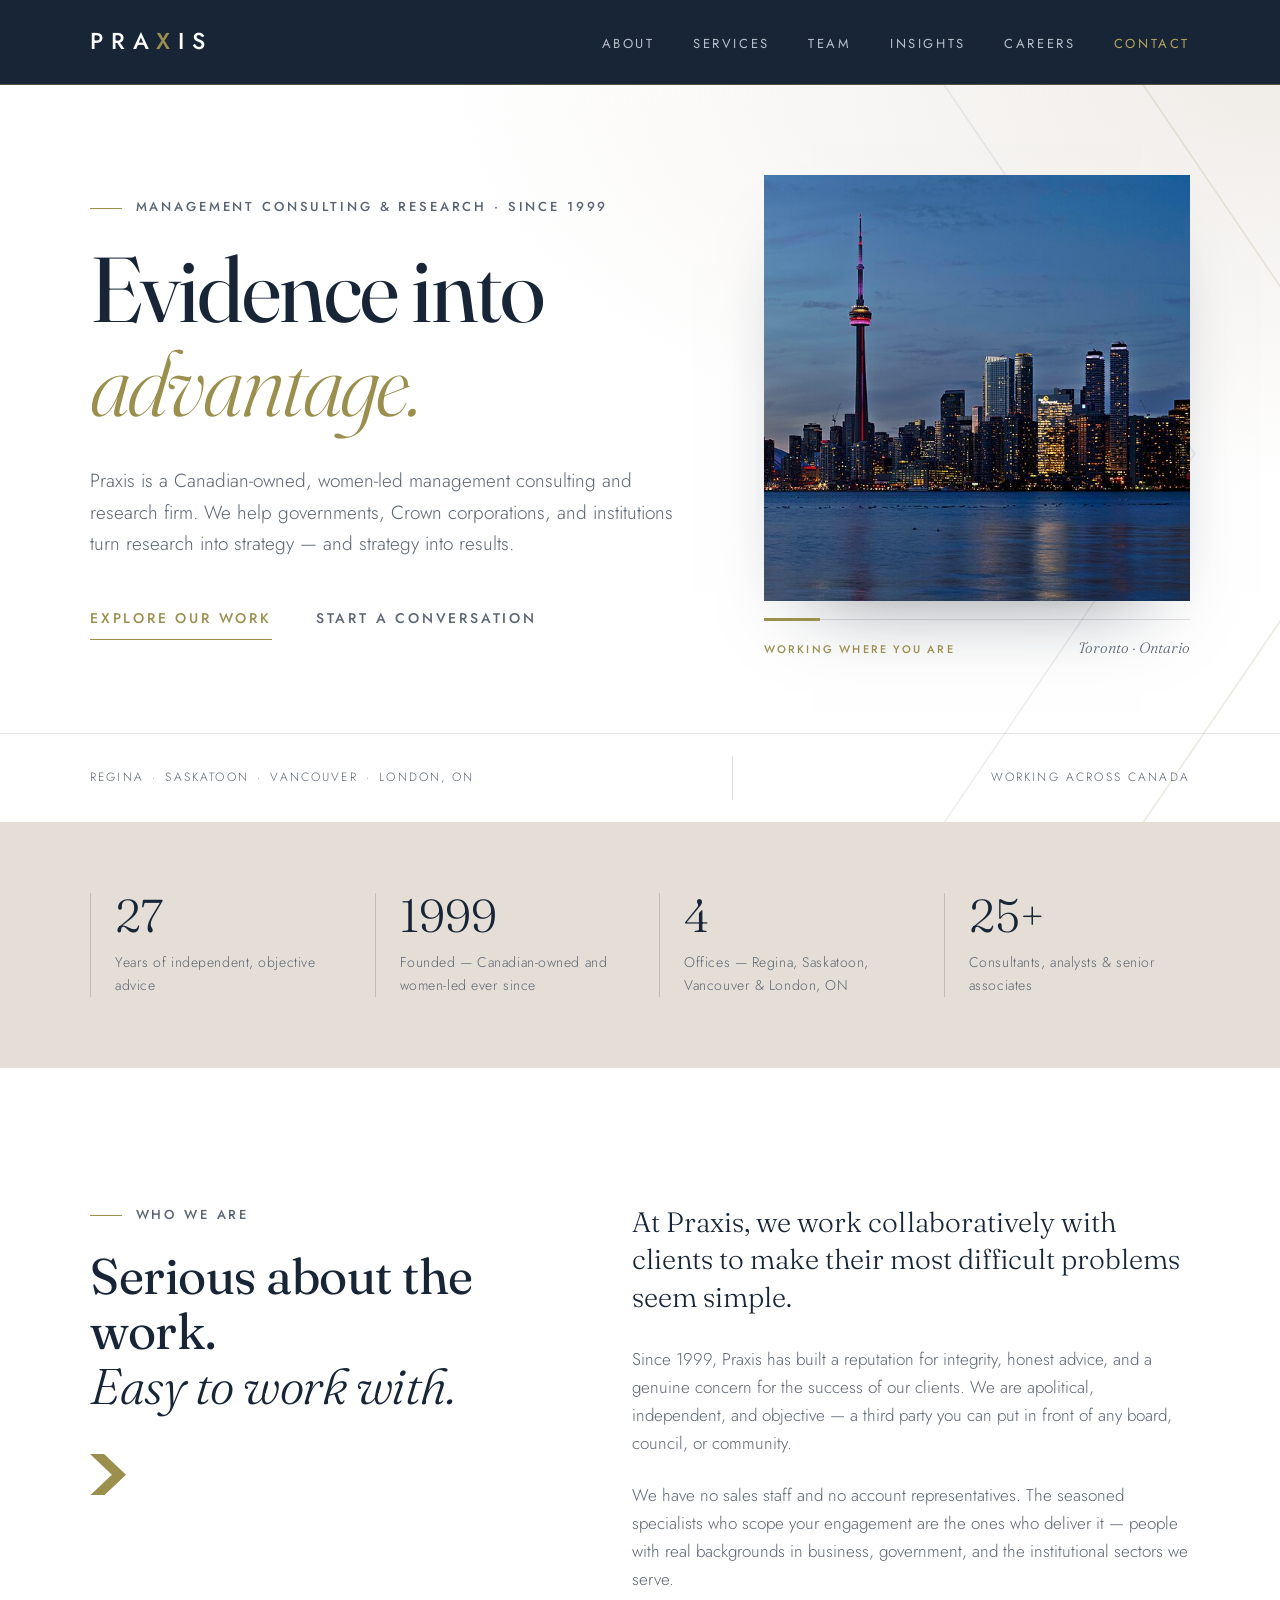
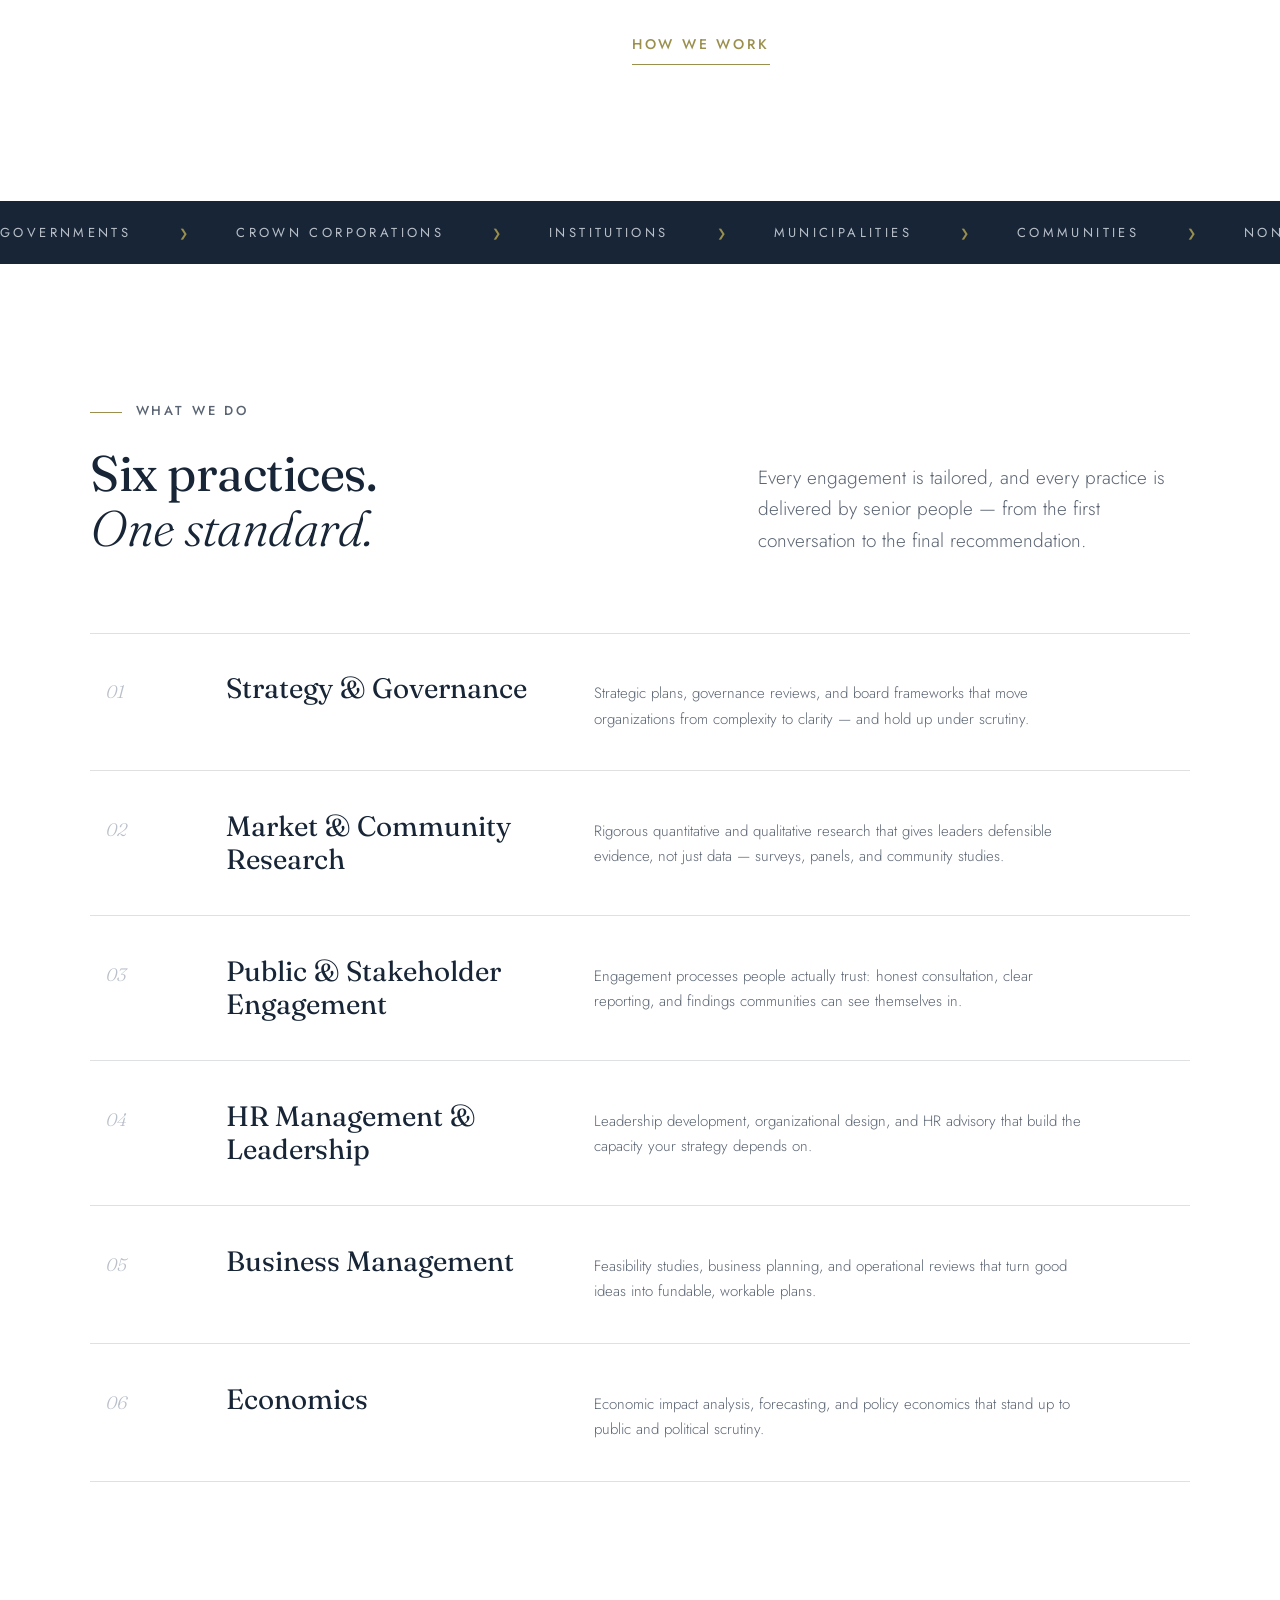
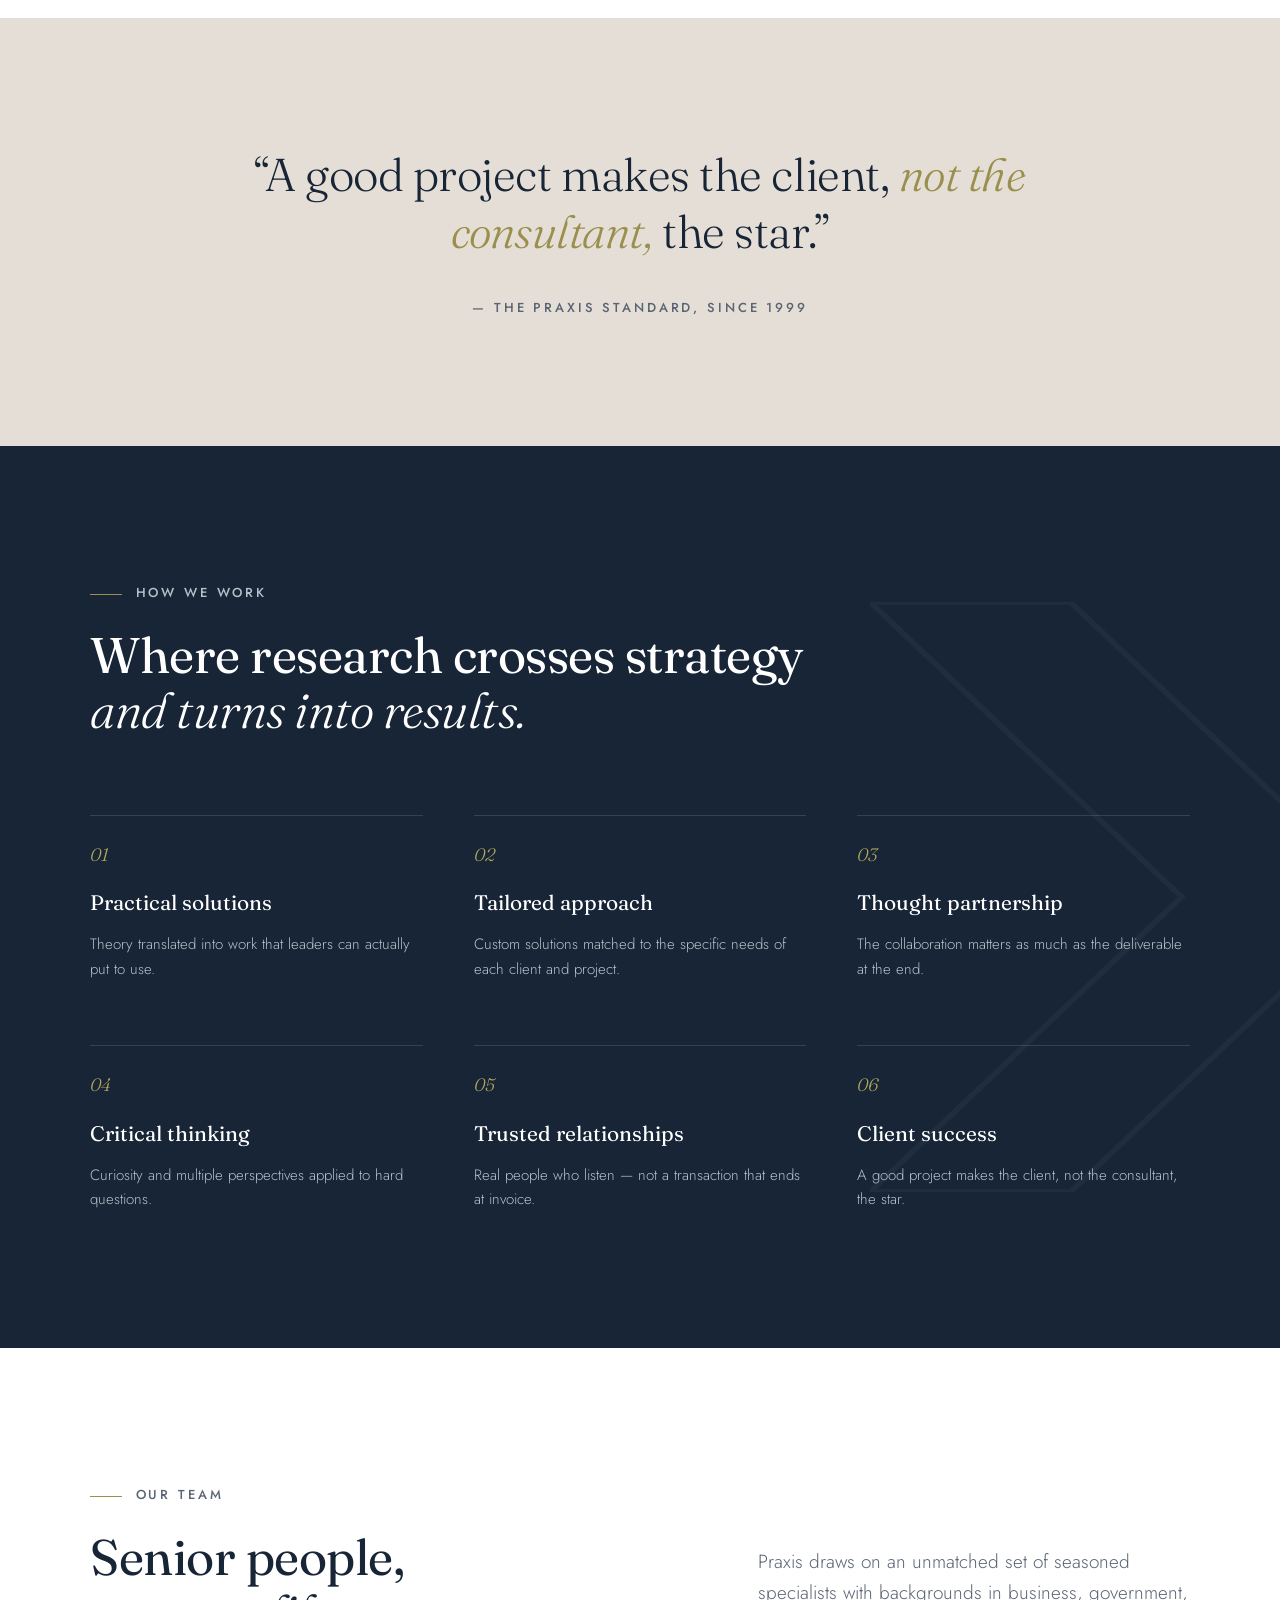
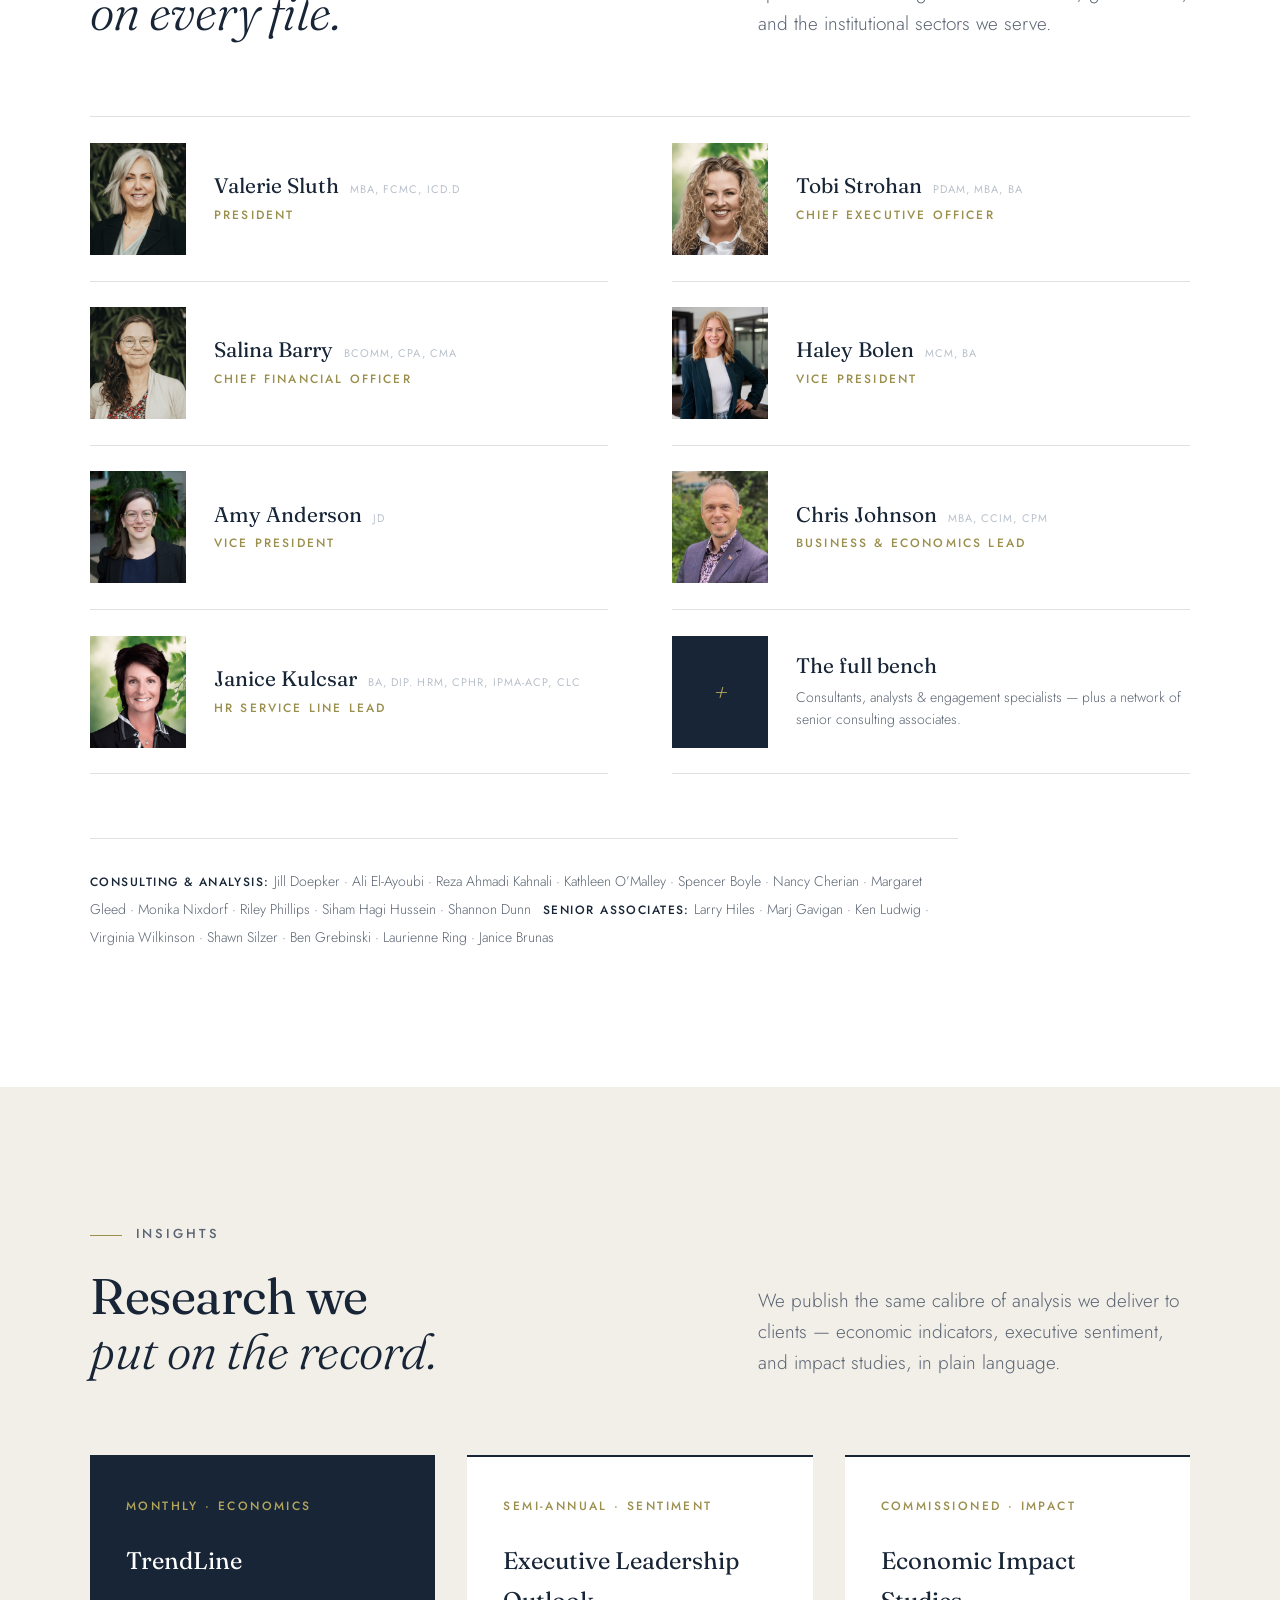
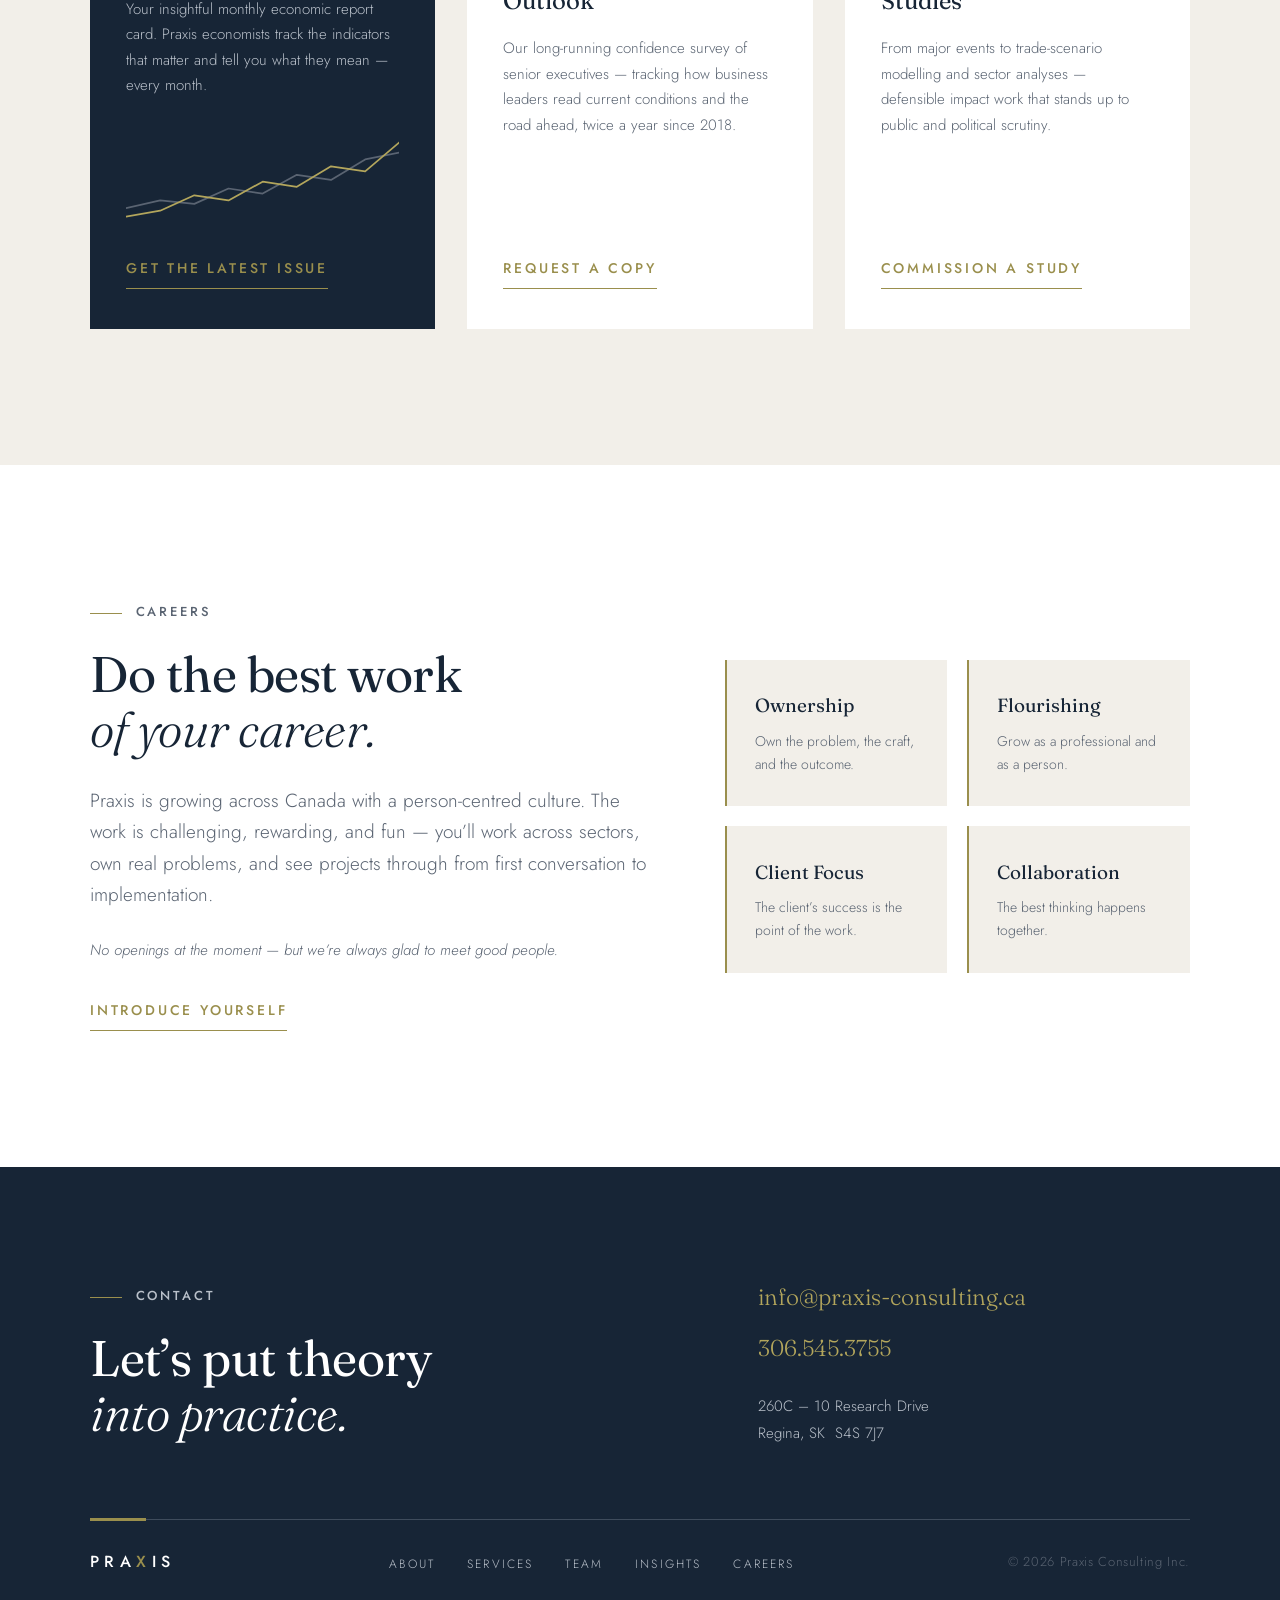
==== index.html @ 6b78f44e "Add cycling Canadian landmark panel to hero Six Wikimedia Commons photos (Toronto, Niagara, Montreal" ====
<!DOCTYPE html>
<html lang="en">
<head>
<meta charset="UTF-8">
<meta name="viewport" content="width=device-width, initial-scale=1.0">
<title>Praxis Consulting — Research. Strategy. Results.</title>
<meta name="description" content="Praxis Consulting is a Canadian-owned, women-led management consulting and research firm serving governments, Crown corporations, and institutions across Canada since 1999.">
<link rel="preconnect" href="https://fonts.googleapis.com">
<link rel="preconnect" href="https://fonts.gstatic.com" crossorigin>
<link href="https://fonts.googleapis.com/css2?family=Fraunces:ital,opsz,wght@0,9..144,300;0,9..144,400;0,9..144,500;0,9..144,600;1,9..144,300;1,9..144,400&family=Jost:ital,wght@0,300;0,400;0,500;0,600;1,400&display=swap" rel="stylesheet">
<link rel="stylesheet" href="css/styles.css?v=5">
</head>
<body>

<div class="progress" aria-hidden="true"><span class="progress-bar"></span></div>

<header class="site-header" id="top">
  <div class="container header-inner">
    <a class="wordmark" href="#top" aria-label="Praxis Consulting — home">
      PRA<span class="wordmark-x">X</span>IS
    </a>
    <nav class="site-nav" aria-label="Primary">
      <button class="nav-toggle" aria-expanded="false" aria-controls="nav-menu">
        <span class="nav-toggle-bar"></span>
        <span class="nav-toggle-bar"></span>
        <span class="sr-only">Menu</span>
      </button>
      <ul class="nav-menu" id="nav-menu">
        <li><a href="#about">About</a></li>
        <li><a href="#services">Services</a></li>
        <li><a href="#team">Team</a></li>
        <li><a href="#publications">Insights</a></li>
        <li><a href="#careers">Careers</a></li>
        <li><a class="nav-cta" href="#contact">Contact</a></li>
      </ul>
    </nav>
  </div>
</header>

<main>

  <!-- ============ HERO ============ -->
  <section class="hero" aria-label="Introduction">
    <svg class="hero-chevrons" viewBox="0 0 900 900" preserveAspectRatio="xMaxYMid slice" aria-hidden="true">
      <path d="M480 -80 L840 450 L480 980" />
      <path d="M620 -80 L980 450 L620 980" />
      <path d="M760 -80 L1120 450 L760 980" />
    </svg>
    <div class="container hero-inner">
      <div class="hero-copy">
        <p class="eyebrow reveal-load" style="--d:0">Management consulting &amp; research &middot; Since 1999</p>
        <h1 class="reveal-load" style="--d:1">Evidence into<br><em>advantage.</em></h1>
        <p class="lede reveal-load" style="--d:2">Praxis is a Canadian-owned, women-led management consulting and research firm. We help governments, Crown corporations, and institutions turn research into strategy &mdash; and strategy into results.</p>
        <div class="hero-actions reveal-load" style="--d:3">
          <a class="btn-rule" href="#services">Explore our work</a>
          <a class="btn-quiet" href="#contact">Start a conversation</a>
        </div>
      </div>
      <figure class="hero-media reveal-load" style="--d:2">
        <div class="hero-media-frame">
          <img class="is-active" src="assets/landmarks/toronto.jpg" alt="" data-caption="Toronto &middot; Ontario">
          <img src="assets/landmarks/niagara.jpg" alt="" loading="lazy" data-caption="Niagara Falls &middot; Ontario">
          <img src="assets/landmarks/montreal.jpg" alt="" loading="lazy" data-caption="Montr&eacute;al &middot; Qu&eacute;bec">
          <img src="assets/landmarks/ottawa.jpg" alt="" loading="lazy" data-caption="Ottawa &middot; Ontario">
          <img src="assets/landmarks/vancouver.jpg" alt="" loading="lazy" data-caption="Vancouver &middot; British Columbia">
          <img src="assets/landmarks/regina.jpg" alt="" loading="lazy" data-caption="Regina &middot; Saskatchewan">
        </div>
        <figcaption class="hero-media-caption">
          <span class="media-label">Working where you are</span>
          <span class="media-place" aria-live="polite">Toronto &middot; Ontario</span>
        </figcaption>
      </figure>
    </div>
    <div class="hero-foot reveal-load" style="--d:4">
      <div class="container hero-foot-inner">
        <p>Regina&ensp;&middot;&ensp;Saskatoon&ensp;&middot;&ensp;Vancouver&ensp;&middot;&ensp;London,&thinsp;ON</p>
        <a class="scroll-hint" href="#stats" aria-label="Scroll to content"><span></span></a>
        <p>Working across Canada</p>
      </div>
    </div>
  </section>

  <!-- ============ CREDIBILITY STRIP ============ -->
  <section class="strip" id="stats" aria-label="Firm at a glance">
    <div class="container strip-grid">
      <div class="stat reveal"><span class="stat-figure"><span class="count" data-count="27">0</span></span><span class="stat-label">Years of independent, objective advice</span></div>
      <div class="stat reveal"><span class="stat-figure">1999</span><span class="stat-label">Founded &mdash; Canadian-owned and women-led ever since</span></div>
      <div class="stat reveal"><span class="stat-figure"><span class="count" data-count="4">0</span></span><span class="stat-label">Offices &mdash; Regina, Saskatoon, Vancouver &amp; London,&nbsp;ON</span></div>
      <div class="stat reveal"><span class="stat-figure"><span class="count" data-count="25">0</span>+</span><span class="stat-label">Consultants, analysts &amp; senior associates</span></div>
    </div>
  </section>

  <!-- ============ ABOUT ============ -->
  <section class="about section" id="about">
    <div class="container about-grid">
      <div class="about-head reveal">
        <p class="eyebrow">Who we are</p>
        <h2>Serious about the work.<br><em>Easy to work with.</em></h2>
        <span class="about-mark" aria-hidden="true">
          <svg viewBox="0 0 46 53"><path d="M0 0 L18 0 L46 26.5 L18 53 L0 53 L28 26.5 Z"/></svg>
        </span>
      </div>
      <div class="about-body reveal">
        <p class="about-lead">At Praxis, we work collaboratively with clients to make their most difficult problems seem&nbsp;simple.</p>
        <p>Since 1999, Praxis has built a reputation for integrity, honest advice, and a genuine concern for the success of our clients. We are apolitical, independent, and objective &mdash; a third party you can put in front of any board, council, or community.</p>
        <p>We have no sales staff and no account representatives. The seasoned specialists who scope your engagement are the ones who deliver it &mdash; people with real backgrounds in business, government, and the institutional sectors we serve.</p>
        <a class="btn-rule" href="#approach">How we work</a>
      </div>
    </div>
  </section>

  <!-- ============ SECTOR MARQUEE ============ -->
  <div class="marquee" aria-hidden="true">
    <div class="marquee-track">
      <span>Governments</span><i>&#10095;</i><span>Crown Corporations</span><i>&#10095;</i><span>Institutions</span><i>&#10095;</i><span>Municipalities</span><i>&#10095;</i><span>Communities</span><i>&#10095;</i><span>Non-Profits</span><i>&#10095;</i>
      <span>Governments</span><i>&#10095;</i><span>Crown Corporations</span><i>&#10095;</i><span>Institutions</span><i>&#10095;</i><span>Municipalities</span><i>&#10095;</i><span>Communities</span><i>&#10095;</i><span>Non-Profits</span><i>&#10095;</i>
    </div>
  </div>

  <!-- ============ SERVICES ============ -->
  <section class="services section" id="services">
    <div class="container">
      <div class="section-head section-head-split reveal">
        <div>
          <p class="eyebrow">What we do</p>
          <h2>Six practices.<br><em>One standard.</em></h2>
        </div>
        <p class="section-lede">Every engagement is tailored, and every practice is delivered by senior people &mdash; from the first conversation to the final recommendation.</p>
      </div>
      <div class="service-rows">
        <article class="service-row reveal">
          <span class="service-num">01</span>
          <h3>Strategy &amp; Governance</h3>
          <p>Strategic plans, governance reviews, and board frameworks that move organizations from complexity to clarity &mdash; and hold up under scrutiny.</p>
          <span class="service-arrow" aria-hidden="true">&#10095;</span>
        </article>
        <article class="service-row reveal">
          <span class="service-num">02</span>
          <h3>Market &amp; Community Research</h3>
          <p>Rigorous quantitative and qualitative research that gives leaders defensible evidence, not just data &mdash; surveys, panels, and community studies.</p>
          <span class="service-arrow" aria-hidden="true">&#10095;</span>
        </article>
        <article class="service-row reveal">
          <span class="service-num">03</span>
          <h3>Public &amp; Stakeholder Engagement</h3>
          <p>Engagement processes people actually trust: honest consultation, clear reporting, and findings communities can see themselves in.</p>
          <span class="service-arrow" aria-hidden="true">&#10095;</span>
        </article>
        <article class="service-row reveal">
          <span class="service-num">04</span>
          <h3>HR Management &amp; Leadership</h3>
          <p>Leadership development, organizational design, and HR advisory that build the capacity your strategy depends on.</p>
          <span class="service-arrow" aria-hidden="true">&#10095;</span>
        </article>
        <article class="service-row reveal">
          <span class="service-num">05</span>
          <h3>Business Management</h3>
          <p>Feasibility studies, business planning, and operational reviews that turn good ideas into fundable, workable plans.</p>
          <span class="service-arrow" aria-hidden="true">&#10095;</span>
        </article>
        <article class="service-row reveal">
          <span class="service-num">06</span>
          <h3>Economics</h3>
          <p>Economic impact analysis, forecasting, and policy economics that stand up to public and political scrutiny.</p>
          <span class="service-arrow" aria-hidden="true">&#10095;</span>
        </article>
      </div>
    </div>
  </section>

  <!-- ============ PULL QUOTE ============ -->
  <section class="quote" aria-label="Our promise">
    <div class="container">
      <blockquote class="reveal">
        <p>&ldquo;A good project makes the client, <em>not the consultant,</em> the star.&rdquo;</p>
        <cite>&mdash; The Praxis standard, since 1999</cite>
      </blockquote>
    </div>
  </section>

  <!-- ============ APPROACH ============ -->
  <section class="approach section" id="approach">
    <svg class="approach-watermark" viewBox="0 0 46 53" aria-hidden="true">
      <path d="M0 0 L18 0 L46 26.5 L18 53 L0 53 L28 26.5 Z"/>
    </svg>
    <div class="container">
      <div class="section-head reveal">
        <p class="eyebrow eyebrow-gold">How we work</p>
        <h2>Where research crosses strategy<br><em>and turns into results.</em></h2>
      </div>
      <div class="approach-grid">
        <div class="tenet reveal">
          <span class="tenet-num">01</span>
          <h3>Practical solutions</h3>
          <p>Theory translated into work that leaders can actually put to use.</p>
        </div>
        <div class="tenet reveal">
          <span class="tenet-num">02</span>
          <h3>Tailored approach</h3>
          <p>Custom solutions matched to the specific needs of each client and project.</p>
        </div>
        <div class="tenet reveal">
          <span class="tenet-num">03</span>
          <h3>Thought partnership</h3>
          <p>The collaboration matters as much as the deliverable at the end.</p>
        </div>
        <div class="tenet reveal">
          <span class="tenet-num">04</span>
          <h3>Critical thinking</h3>
          <p>Curiosity and multiple perspectives applied to hard questions.</p>
        </div>
        <div class="tenet reveal">
          <span class="tenet-num">05</span>
          <h3>Trusted relationships</h3>
          <p>Real people who listen &mdash; not a transaction that ends at invoice.</p>
        </div>
        <div class="tenet reveal">
          <span class="tenet-num">06</span>
          <h3>Client success</h3>
          <p>A good project makes the client, not the consultant, the star.</p>
        </div>
      </div>
    </div>
  </section>

  <!-- ============ TEAM ============ -->
  <section class="team section" id="team">
    <div class="container">
      <div class="section-head section-head-split reveal">
        <div>
          <p class="eyebrow">Our team</p>
          <h2>Senior people,<br><em>on every file.</em></h2>
        </div>
        <p class="section-lede">Praxis draws on an unmatched set of seasoned specialists with backgrounds in business, government, and the institutional sectors we serve.</p>
      </div>
      <div class="team-grid">
        <div class="person reveal">
          <img class="person-photo" src="assets/team/valerie-sluth.jpg" alt="Valerie Sluth" loading="lazy" width="600" height="700">
          <div class="person-info">
            <h3>Valerie Sluth <span class="person-creds">MBA, FCMC, ICD.D</span></h3>
            <p class="person-role">President</p>
          </div>
        </div>
        <div class="person reveal">
          <img class="person-photo" src="assets/team/tobi-strohan.png" alt="Tobi Strohan" loading="lazy" width="600" height="700">
          <div class="person-info">
            <h3>Tobi Strohan <span class="person-creds">PDAM, MBA, BA</span></h3>
            <p class="person-role">Chief Executive Officer</p>
          </div>
        </div>
        <div class="person reveal">
          <img class="person-photo" src="assets/team/salina-barry.png" alt="Salina Barry" loading="lazy" width="600" height="700">
          <div class="person-info">
            <h3>Salina Barry <span class="person-creds">BComm, CPA, CMA</span></h3>
            <p class="person-role">Chief Financial Officer</p>
          </div>
        </div>
        <div class="person reveal">
          <img class="person-photo" src="assets/team/haley-bolen.png" alt="Haley Bolen" loading="lazy" width="600" height="700">
          <div class="person-info">
            <h3>Haley Bolen <span class="person-creds">MCM, BA</span></h3>
            <p class="person-role">Vice President</p>
          </div>
        </div>
        <div class="person reveal">
          <img class="person-photo" src="assets/team/amy-anderson.jpg" alt="Amy Anderson" loading="lazy" width="600" height="700">
          <div class="person-info">
            <h3>Amy Anderson <span class="person-creds">JD</span></h3>
            <p class="person-role">Vice President</p>
          </div>
        </div>
        <div class="person reveal">
          <img class="person-photo" src="assets/team/chris-johnson.jpg" alt="Chris Johnson" loading="lazy" width="600" height="700">
          <div class="person-info">
            <h3>Chris Johnson <span class="person-creds">MBA, CCIM, CPM</span></h3>
            <p class="person-role">Business &amp; Economics Lead</p>
          </div>
        </div>
        <div class="person reveal">
          <img class="person-photo" src="assets/team/janice-kulcsar.png" alt="Janice Kulcsar" loading="lazy" width="600" height="700">
          <div class="person-info">
            <h3>Janice Kulcsar <span class="person-creds">BA, Dip. HRM, CPHR, IPMA-ACP, CLC</span></h3>
            <p class="person-role">HR Service Line Lead</p>
          </div>
        </div>
        <div class="person person-more reveal">
          <span class="person-mono" aria-hidden="true">+</span>
          <div class="person-info">
            <h3>The full bench</h3>
            <p class="person-note">Consultants, analysts &amp; engagement specialists &mdash; plus a network of senior consulting associates.</p>
          </div>
        </div>
      </div>
      <p class="team-roster reveal"><strong>Consulting &amp; analysis:</strong> Jill Doepker &middot; Ali El-Ayoubi &middot; Reza Ahmadi Kahnali &middot; Kathleen O&rsquo;Malley &middot; Spencer Boyle &middot; Nancy Cherian &middot; Margaret Gleed &middot; Monika Nixdorf &middot; Riley Phillips &middot; Siham Hagi Hussein &middot; Shannon Dunn &nbsp;&nbsp;<strong>Senior associates:</strong> Larry Hiles &middot; Marj Gavigan &middot; Ken Ludwig &middot; Virginia Wilkinson &middot; Shawn Silzer &middot; Ben Grebinski &middot; Laurienne Ring &middot; Janice Brunas</p>
    </div>
  </section>

  <!-- ============ PUBLICATIONS ============ -->
  <section class="publications section" id="publications">
    <div class="container">
      <div class="section-head section-head-split reveal">
        <div>
          <p class="eyebrow">Insights</p>
          <h2>Research we<br><em>put on the record.</em></h2>
        </div>
        <p class="section-lede">We publish the same calibre of analysis we deliver to clients &mdash; economic indicators, executive sentiment, and impact studies, in plain language.</p>
      </div>
      <div class="pub-grid">
        <article class="pub-card pub-feature reveal">
          <p class="pub-kicker">Monthly &middot; Economics</p>
          <h3>TrendLine</h3>
          <p>Your insightful monthly economic report card. Praxis economists track the indicators that matter and tell you what they mean &mdash; every month.</p>
          <div class="pub-chart" aria-hidden="true">
            <svg viewBox="0 0 320 120" preserveAspectRatio="none">
              <polyline class="chart-slate" points="0,95 40,86 80,90 120,72 160,78 200,56 240,62 280,38 320,30"/>
              <polyline class="chart-gold-static" points="0,105 40,98 80,80 120,86 160,64 200,70 240,46 280,52 320,18"/>
            </svg>
          </div>
          <a class="btn-rule" href="#contact">Get the latest issue</a>
        </article>
        <article class="pub-card reveal">
          <p class="pub-kicker">Semi-annual &middot; Sentiment</p>
          <h3>Executive Leadership Outlook</h3>
          <p>Our long-running confidence survey of senior executives &mdash; tracking how business leaders read current conditions and the road ahead, twice a year since 2018.</p>
          <a class="btn-rule" href="#contact">Request a copy</a>
        </article>
        <article class="pub-card reveal">
          <p class="pub-kicker">Commissioned &middot; Impact</p>
          <h3>Economic Impact Studies</h3>
          <p>From major events to trade-scenario modelling and sector analyses &mdash; defensible impact work that stands up to public and political scrutiny.</p>
          <a class="btn-rule" href="#contact">Commission a study</a>
        </article>
      </div>
    </div>
  </section>

  <!-- ============ CAREERS ============ -->
  <section class="careers section" id="careers">
    <div class="container careers-grid">
      <div class="careers-copy reveal">
        <p class="eyebrow">Careers</p>
        <h2>Do the best work<br><em>of your career.</em></h2>
        <p class="section-lede">Praxis is growing across Canada with a person-centred culture. The work is challenging, rewarding, and fun &mdash; you&rsquo;ll work across sectors, own real problems, and see projects through from first conversation to implementation.</p>
        <p class="careers-note">No openings at the moment &mdash; but we&rsquo;re always glad to meet good people.</p>
        <a class="btn-rule" href="mailto:info@praxis-consulting.ca">Introduce yourself</a>
      </div>
      <div class="values-grid">
        <div class="value reveal">
          <h3>Ownership</h3>
          <p>Own the problem, the craft, and the outcome.</p>
        </div>
        <div class="value reveal">
          <h3>Flourishing</h3>
          <p>Grow as a professional and as a person.</p>
        </div>
        <div class="value reveal">
          <h3>Client Focus</h3>
          <p>The client&rsquo;s success is the point of the work.</p>
        </div>
        <div class="value reveal">
          <h3>Collaboration</h3>
          <p>The best thinking happens together.</p>
        </div>
      </div>
    </div>
  </section>

  <!-- ============ CONTACT / FOOTER ============ -->
  <footer class="site-footer" id="contact">
    <div class="container">
      <div class="footer-cta reveal">
        <div>
          <p class="eyebrow eyebrow-gold">Contact</p>
          <h2>Let&rsquo;s put theory<br><em>into practice.</em></h2>
        </div>
        <div class="footer-cta-links">
          <a href="mailto:info@praxis-consulting.ca">info@praxis-consulting.ca</a>
          <a href="tel:+13065453755">306.545.3755</a>
          <p>260C &ndash; 10 Research Drive<br>Regina, SK &nbsp;S4S 7J7</p>
        </div>
      </div>
      <div class="footer-bottom">
        <span class="wordmark wordmark-footer">PRA<span class="wordmark-x">X</span>IS</span>
        <ul class="footer-nav">
          <li><a href="#about">About</a></li>
          <li><a href="#services">Services</a></li>
          <li><a href="#team">Team</a></li>
          <li><a href="#publications">Insights</a></li>
          <li><a href="#careers">Careers</a></li>
        </ul>
        <p>&copy; 2026 Praxis Consulting Inc.</p>
      </div>
    </div>
  </footer>

</main>

<script src="js/main.js?v=5"></script>
</body>
</html>
---- css/styles.css ----
/* ============================================================
   PRAXIS CONSULTING — Direction A · Deep Ink & Harvest Gold
   Type: Fraunces (display) · Jost (body)
   Ink leads the page. Slate supports. Gold, rarely.
   ============================================================ */

:root {
  --ink: #172536;
  --ink-deep: #101B28;
  --gold: #9A8F4D;
  --gold-bright: #B3A65C;
  --slate-light: #B9C0CA;
  --slate-deep: #5A6472;
  --ivory: #E4DED6;
  --ivory-soft: #F2EFE9;
  --white: #FFFFFF;

  --font-display: "Fraunces", Georgia, serif;
  --font-body: "Jost", "Segoe UI", sans-serif;

  --container: 1180px;
  --ease-out: cubic-bezier(0.22, 1, 0.36, 1);
}

* { margin: 0; padding: 0; box-sizing: border-box; }

html { scroll-behavior: smooth; }

body {
  font-family: var(--font-body);
  font-weight: 300;
  font-size: 1.0625rem;
  line-height: 1.65;
  color: var(--ink);
  background: var(--white);
  -webkit-font-smoothing: antialiased;
  text-rendering: optimizeLegibility;
}

.container {
  max-width: var(--container);
  margin-inline: auto;
  padding-inline: clamp(1.25rem, 4vw, 2.5rem);
}

.sr-only {
  position: absolute; width: 1px; height: 1px;
  clip-path: inset(50%); overflow: hidden; white-space: nowrap;
}

::selection { background: var(--gold); color: var(--white); }

/* ---------- Scroll progress ---------- */

.progress {
  position: fixed;
  inset: 0 0 auto 0;
  height: 2px;
  z-index: 200;
  pointer-events: none;
}

.progress-bar {
  display: block;
  height: 100%;
  width: 100%;
  background: var(--gold);
  transform-origin: 0 0;
  transform: scaleX(0);
}

/* ---------- Type scale ---------- */

h1, h2, h3 { font-family: var(--font-display); font-weight: 400; }

h1 {
  font-size: clamp(3rem, 8vw, 5.75rem);
  line-height: 1.02;
  letter-spacing: -0.02em;
}

h2 {
  font-size: clamp(2rem, 4.2vw, 3.125rem);
  line-height: 1.1;
  letter-spacing: -0.01em;
}

h1 em, h2 em { font-style: italic; font-weight: 300; }

.eyebrow {
  font-family: var(--font-body);
  font-size: 0.8125rem;
  font-weight: 500;
  letter-spacing: 0.22em;
  text-transform: uppercase;
  color: var(--slate-deep);
  margin-bottom: 1.5rem;
}

.eyebrow::before {
  content: "";
  display: inline-block;
  width: 2rem;
  height: 1px;
  background: var(--gold);
  vertical-align: middle;
  margin-right: 0.85rem;
}

.eyebrow-gold { color: var(--slate-light); }

.lede, .section-lede {
  font-size: clamp(1.0625rem, 1.6vw, 1.1875rem);
  color: var(--slate-deep);
  max-width: 34em;
}

/* ---------- Buttons & links ---------- */

.btn-rule {
  display: inline-block;
  font-family: var(--font-body);
  font-size: 0.875rem;
  font-weight: 500;
  letter-spacing: 0.2em;
  text-transform: uppercase;
  text-decoration: none;
  color: var(--gold);
  padding-bottom: 0.5rem;
  border-bottom: 1px solid var(--gold);
  transition: color 0.3s, border-color 0.3s, letter-spacing 0.4s var(--ease-out);
}

.btn-rule:hover {
  color: var(--ink);
  border-color: var(--ink);
  letter-spacing: 0.26em;
}

.approach .btn-rule:hover, .site-footer .btn-rule:hover {
  color: var(--white);
  border-color: var(--white);
}

.btn-quiet {
  display: inline-block;
  font-size: 0.875rem;
  font-weight: 500;
  letter-spacing: 0.2em;
  text-transform: uppercase;
  text-decoration: none;
  color: var(--slate-deep);
  padding-bottom: 0.5rem;
  border-bottom: 1px solid transparent;
  transition: color 0.3s, border-color 0.3s;
}

.btn-quiet:hover { color: var(--ink); border-color: var(--slate-light); }

/* ---------- Header ---------- */

.site-header {
  position: sticky;
  top: 0;
  z-index: 100;
  background: var(--ink);
  border-bottom: 1px solid rgba(154, 143, 77, 0.45);
  transition: box-shadow 0.35s;
}

.site-header.is-scrolled { box-shadow: 0 10px 30px rgba(16, 27, 40, 0.25); }

.header-inner {
  display: flex;
  align-items: center;
  justify-content: space-between;
  height: 5.25rem;
}

.wordmark {
  font-family: var(--font-body);
  font-size: 1.4375rem;
  font-weight: 500;
  letter-spacing: 0.34em;
  color: var(--white);
  text-decoration: none;
}

.wordmark-x { color: var(--gold); }

.nav-menu {
  display: flex;
  align-items: center;
  gap: clamp(1.25rem, 3vw, 2.75rem);
  list-style: none;
}

.nav-menu a {
  font-size: 0.8125rem;
  font-weight: 400;
  letter-spacing: 0.2em;
  text-transform: uppercase;
  text-decoration: none;
  color: var(--slate-light);
  padding-bottom: 0.35rem;
  border-bottom: 1px solid transparent;
  transition: color 0.25s, border-color 0.25s;
}

.nav-menu a:hover { color: var(--white); border-color: var(--gold); }

.nav-menu .nav-cta { color: var(--gold-bright); }
.nav-menu .nav-cta:hover { color: var(--white); }

.nav-toggle { display: none; }

/* ---------- Hero ---------- */

.hero {
  position: relative;
  background:
    radial-gradient(120% 100% at 100% 0%, rgba(228, 222, 214, 0.55), transparent 55%),
    var(--white);
  overflow: hidden;
}

.hero-chevrons {
  position: absolute;
  inset: 0;
  width: 100%;
  height: 100%;
  pointer-events: none;
}

.hero-chevrons path {
  fill: none;
  stroke: rgba(90, 100, 114, 0.10);
  stroke-width: 1.25;
}

.hero-chevrons path:nth-child(2) { stroke: rgba(154, 143, 77, 0.18); }

.hero-inner {
  position: relative;
  display: grid;
  grid-template-columns: minmax(0, 7fr) minmax(0, 5fr);
  gap: clamp(2.5rem, 6vw, 5.5rem);
  align-items: center;
  width: 100%;
  padding-block: clamp(4rem, 10vh, 7rem) clamp(3.5rem, 8vh, 5.5rem);
}

.hero-media { margin: 0; }

.hero-media-frame {
  position: relative;
  aspect-ratio: 1 / 1;
  overflow: hidden;
  background: var(--ivory);
  box-shadow: 0 40px 80px -48px rgba(16, 27, 40, 0.55);
}

.hero-media-frame img {
  position: absolute;
  inset: 0;
  width: 100%;
  height: 100%;
  object-fit: cover;
  opacity: 0;
  transform: scale(1.04);
  transition: opacity 1.4s var(--ease-out), transform 7s linear;
}

.hero-media-frame img.is-active {
  opacity: 1;
  transform: scale(1);
}

.hero-media-caption {
  position: relative;
  display: flex;
  align-items: baseline;
  justify-content: space-between;
  gap: 1.5rem;
  padding-top: 1rem;
  margin-top: 1.1rem;
  border-top: 1px solid rgba(23, 37, 54, 0.14);
}

.hero-media-caption::before {
  content: "";
  position: absolute;
  top: -2px;
  left: 0;
  width: 3.5rem;
  height: 3px;
  background: var(--gold);
}

.media-label {
  font-size: 0.6875rem;
  font-weight: 500;
  letter-spacing: 0.2em;
  text-transform: uppercase;
  color: var(--gold);
  white-space: nowrap;
}

.media-place {
  font-family: var(--font-display);
  font-style: italic;
  font-size: 0.9375rem;
  color: var(--slate-deep);
  text-align: right;
}

.hero h1 { margin-bottom: 2.25rem; max-width: 9em; }

.hero h1 em { color: var(--gold); }

.hero .lede { margin-bottom: 3rem; }

.hero-actions {
  display: flex;
  gap: 2.75rem;
  align-items: baseline;
  flex-wrap: wrap;
}

.hero-foot {
  position: relative;
  border-top: 1px solid rgba(23, 37, 54, 0.10);
}

.hero-foot-inner {
  display: flex;
  align-items: center;
  justify-content: space-between;
  gap: 1.5rem;
  padding-block: 1.4rem;
}

.hero-foot p {
  font-size: 0.75rem;
  letter-spacing: 0.18em;
  text-transform: uppercase;
  color: var(--slate-deep);
}

.scroll-hint {
  display: block;
  width: 1px;
  height: 2.75rem;
  background: rgba(23, 37, 54, 0.15);
  position: relative;
  overflow: hidden;
}

.scroll-hint span {
  position: absolute;
  inset: 0;
  background: var(--gold);
  transform: translateY(-100%);
  animation: drip 2.4s var(--ease-out) infinite;
}

@keyframes drip {
  0% { transform: translateY(-100%); }
  55% { transform: translateY(0); }
  100% { transform: translateY(100%); }
}

/* ---------- Credibility strip ---------- */

.strip { background: var(--ivory); }

.strip-grid {
  display: grid;
  grid-template-columns: repeat(4, 1fr);
  gap: clamp(1.5rem, 3vw, 3rem);
  padding-block: clamp(3rem, 5.5vw, 4.5rem);
}

.stat { border-left: 1px solid rgba(23, 37, 54, 0.18); padding-left: 1.5rem; }

.stat-figure {
  display: block;
  font-family: var(--font-display);
  font-size: clamp(2.25rem, 3.6vw, 3.25rem);
  line-height: 1;
  margin-bottom: 0.75rem;
}

.stat-label {
  display: block;
  font-size: 0.875rem;
  letter-spacing: 0.04em;
  color: var(--slate-deep);
  max-width: 15em;
}

/* ---------- Sections ---------- */

.section { padding-block: clamp(5rem, 11vw, 8.5rem); }

.section-head { max-width: 46em; margin-bottom: clamp(3rem, 6vw, 5rem); }

.section-head-split {
  max-width: none;
  display: grid;
  grid-template-columns: minmax(0, 7fr) minmax(0, 5fr);
  gap: 2rem 4rem;
  align-items: end;
}

.section-head .section-lede { margin-top: 1.75rem; }

.section-head-split .section-lede { margin-top: 0; }

/* ---------- About ---------- */

.about-grid {
  display: grid;
  grid-template-columns: minmax(0, 5fr) minmax(0, 6fr);
  gap: clamp(2.5rem, 6vw, 6rem);
  align-items: start;
}

.about-mark {
  display: block;
  margin-top: 2.5rem;
  width: 2.25rem;
}

.about-mark svg { width: 100%; height: auto; }

.about-mark path { fill: var(--gold); }

.about-lead {
  font-family: var(--font-display);
  font-size: clamp(1.375rem, 2.2vw, 1.75rem);
  line-height: 1.35;
  color: var(--ink);
  margin-bottom: 1.75rem;
}

.about-body p:not(.about-lead) { color: var(--slate-deep); margin-bottom: 1.5rem; }

.about-body .btn-rule { margin-top: 1rem; }

/* ---------- Marquee ---------- */

.marquee {
  background: var(--ink);
  overflow: hidden;
  padding-block: 1.3rem;
}

.marquee-track {
  display: flex;
  align-items: center;
  gap: 3rem;
  width: max-content;
  animation: scroll-x 36s linear infinite;
}

.marquee span {
  font-size: 0.8125rem;
  font-weight: 400;
  letter-spacing: 0.26em;
  text-transform: uppercase;
  color: var(--slate-light);
  white-space: nowrap;
}

.marquee i {
  font-style: normal;
  font-size: 0.6875rem;
  color: var(--gold);
}

@keyframes scroll-x {
  to { transform: translateX(-50%); }
}

/* ---------- Services ---------- */

.service-rows { border-top: 1px solid rgba(23, 37, 54, 0.14); }

.service-row {
  position: relative;
  display: grid;
  grid-template-columns: 5rem minmax(0, 4fr) minmax(0, 6fr) 3rem;
  align-items: baseline;
  gap: 1.5rem 2.5rem;
  padding: 2.4rem 1rem;
  border-bottom: 1px solid rgba(23, 37, 54, 0.14);
  transition: background 0.4s var(--ease-out), padding 0.4s var(--ease-out);
}

.service-row::before {
  content: "";
  position: absolute;
  left: 0; top: -1px;
  height: 1px;
  width: 0;
  background: var(--gold);
  transition: width 0.55s var(--ease-out);
}

.service-row:hover { background: var(--ivory-soft); padding-left: 1.75rem; }

.service-row:hover::before { width: 100%; }

.service-num {
  font-family: var(--font-display);
  font-style: italic;
  font-size: 1.125rem;
  color: var(--slate-light);
  transition: color 0.35s;
}

.service-row:hover .service-num { color: var(--gold); }

.service-row h3 {
  font-size: clamp(1.375rem, 2.4vw, 1.75rem);
  line-height: 1.2;
}

.service-row p {
  font-size: 0.9375rem;
  line-height: 1.7;
  color: var(--slate-deep);
  max-width: 34em;
}

.service-arrow {
  justify-self: end;
  font-size: 0.875rem;
  color: var(--slate-light);
  opacity: 0;
  transform: translateX(-8px);
  transition: opacity 0.35s, transform 0.45s var(--ease-out), color 0.35s;
}

.service-row:hover .service-arrow {
  opacity: 1;
  transform: none;
  color: var(--gold);
}

/* ---------- Pull quote ---------- */

.quote {
  background: var(--ivory);
  padding-block: clamp(5rem, 10vw, 8rem);
}

.quote blockquote { max-width: 52rem; margin-inline: auto; text-align: center; }

.quote p {
  font-family: var(--font-display);
  font-size: clamp(1.75rem, 4vw, 2.875rem);
  line-height: 1.25;
  letter-spacing: -0.01em;
}

.quote em { font-style: italic; font-weight: 300; color: var(--gold); }

.quote cite {
  display: block;
  margin-top: 2.25rem;
  font-family: var(--font-body);
  font-style: normal;
  font-size: 0.8125rem;
  font-weight: 500;
  letter-spacing: 0.22em;
  text-transform: uppercase;
  color: var(--slate-deep);
}

/* ---------- Approach ---------- */

.approach {
  position: relative;
  background: var(--ink);
  color: var(--white);
  overflow: hidden;
}

.approach h2 { color: var(--white); }

.approach-watermark {
  position: absolute;
  right: -8%;
  top: 50%;
  transform: translateY(-50%);
  width: clamp(340px, 40vw, 620px);
  opacity: 0.05;
  pointer-events: none;
}

.approach-watermark path { fill: none; stroke: var(--slate-light); stroke-width: 0.5; }

.approach-grid {
  position: relative;
  display: grid;
  grid-template-columns: repeat(3, 1fr);
  gap: clamp(2.5rem, 5vw, 4rem) clamp(2rem, 4vw, 4rem);
}

.tenet { border-top: 1px solid rgba(185, 192, 202, 0.18); padding-top: 1.5rem; }

.tenet-num {
  display: block;
  font-family: var(--font-display);
  font-style: italic;
  font-size: 1.125rem;
  color: var(--gold-bright);
  margin-bottom: 1rem;
}

.tenet h3 { font-size: 1.3125rem; margin-bottom: 0.75rem; }

.tenet p { font-size: 0.9375rem; color: var(--slate-light); max-width: 26em; }

/* ---------- Team — COPSIN personnel-block treatment ---------- */

.team-grid {
  display: grid;
  grid-template-columns: repeat(2, 1fr);
  column-gap: clamp(2.5rem, 5vw, 5rem);
  border-top: 1px solid rgba(23, 37, 54, 0.14);
}

.person {
  display: flex;
  align-items: center;
  gap: 1.75rem;
  padding-block: 1.6rem;
  border-bottom: 1px solid rgba(23, 37, 54, 0.14);
}

.person-photo {
  flex: 0 0 6rem;
  width: 6rem;
  height: auto;
  aspect-ratio: 6 / 7;
  object-fit: cover;
  background: var(--ivory-soft);
  filter: saturate(0.85);
  transition: filter 0.45s var(--ease-out);
}

.person:hover .person-photo { filter: saturate(1); }

.person-mono {
  flex: 0 0 6rem;
  display: flex;
  align-items: center;
  justify-content: center;
  width: 6rem;
  aspect-ratio: 6 / 7;
  background: var(--ink);
  font-family: var(--font-display);
  font-style: italic;
  font-size: 1.75rem;
  color: var(--gold-bright);
}

.person-info { min-width: 0; }

.person h3 {
  font-size: 1.3125rem;
  line-height: 1.3;
  margin-bottom: 0.4rem;
}

.person-creds {
  display: inline-block;
  font-family: var(--font-body);
  font-size: 0.6875rem;
  font-weight: 400;
  letter-spacing: 0.1em;
  text-transform: uppercase;
  color: var(--slate-light);
  margin-left: 0.35rem;
}

.person-role {
  font-size: 0.75rem;
  font-weight: 500;
  letter-spacing: 0.18em;
  text-transform: uppercase;
  color: var(--gold);
}

.person-note {
  font-size: 0.875rem;
  color: var(--slate-deep);
  line-height: 1.6;
}

.team-roster {
  margin-top: clamp(3rem, 5vw, 4rem);
  padding-top: 1.75rem;
  border-top: 1px solid rgba(23, 37, 54, 0.14);
  font-size: 0.875rem;
  line-height: 2;
  color: var(--slate-deep);
  max-width: 62em;
}

.team-roster strong {
  font-weight: 500;
  letter-spacing: 0.12em;
  text-transform: uppercase;
  font-size: 0.75rem;
  color: var(--ink);
}

/* ---------- Publications ---------- */

.publications { background: var(--ivory-soft); }

.pub-grid {
  display: grid;
  grid-template-columns: repeat(3, 1fr);
  gap: clamp(1.5rem, 2.5vw, 2.5rem);
  align-items: stretch;
}

.pub-card {
  display: flex;
  flex-direction: column;
  background: var(--white);
  padding: 2.5rem 2.25rem;
  border-top: 2px solid var(--ink);
  transition: border-color 0.35s, transform 0.45s var(--ease-out), box-shadow 0.45s var(--ease-out);
}

.pub-card:hover {
  border-top-color: var(--gold);
  transform: translateY(-6px);
  box-shadow: 0 24px 48px -24px rgba(23, 37, 54, 0.28);
}

.pub-feature { background: var(--ink); color: var(--white); }

.pub-kicker {
  font-size: 0.75rem;
  font-weight: 500;
  letter-spacing: 0.2em;
  text-transform: uppercase;
  color: var(--gold);
  margin-bottom: 1.5rem;
}

.pub-feature .pub-kicker { color: var(--gold-bright); }

.pub-card h3 { font-size: 1.5rem; margin-bottom: 1rem; }

.pub-card p:not(.pub-kicker) {
  font-size: 0.9375rem;
  line-height: 1.7;
  color: var(--slate-deep);
  margin-bottom: 1.75rem;
}

.pub-feature p:not(.pub-kicker) { color: var(--slate-light); }

.pub-card .btn-rule { margin-top: auto; align-self: flex-start; }

.pub-feature .btn-rule:hover { color: var(--white); border-color: var(--white); }

.pub-chart { margin-bottom: 1.75rem; }

.pub-chart svg { width: 100%; height: auto; display: block; }

.pub-chart polyline {
  fill: none;
  stroke-width: 2;
  stroke-linecap: round;
  stroke-linejoin: round;
}

.chart-slate { stroke: var(--slate-deep); }

.chart-gold-static { stroke: var(--gold-bright); }

/* ---------- Careers ---------- */

.careers-grid {
  display: grid;
  grid-template-columns: minmax(0, 6fr) minmax(0, 5fr);
  gap: clamp(2.5rem, 6vw, 6rem);
  align-items: center;
}

.careers .section-lede { margin-block: 0 1.75rem; }

.careers-copy h2 { margin-bottom: 1.75rem; }

.careers-note {
  font-size: 0.9375rem;
  color: var(--slate-deep);
  font-style: italic;
  margin-bottom: 2rem;
}

.values-grid {
  display: grid;
  grid-template-columns: repeat(2, 1fr);
  gap: 1.25rem;
}

.value {
  background: var(--ivory-soft);
  padding: 1.9rem 1.75rem;
  border-left: 2px solid var(--gold);
}

.value h3 { font-size: 1.1875rem; margin-bottom: 0.5rem; }

.value p { font-size: 0.875rem; color: var(--slate-deep); }

/* ---------- Footer ---------- */

.site-footer {
  background: var(--ink);
  color: var(--white);
  padding-block: clamp(4.5rem, 9vw, 7rem) 2.5rem;
}

.site-footer h2 { color: var(--white); }

.footer-cta {
  display: grid;
  grid-template-columns: minmax(0, 7fr) minmax(0, 5fr);
  gap: 2.5rem 4rem;
  align-items: center;
  padding-bottom: clamp(3rem, 6vw, 4.5rem);
}

.footer-cta-links { display: flex; flex-direction: column; gap: 0.75rem; }

.footer-cta-links a {
  font-family: var(--font-display);
  font-size: clamp(1.125rem, 2vw, 1.4375rem);
  color: var(--gold-bright);
  text-decoration: none;
  border-bottom: 1px solid transparent;
  transition: border-color 0.3s, color 0.3s;
  align-self: flex-start;
}

.footer-cta-links a:hover { color: var(--white); border-color: var(--gold); }

.footer-cta-links p {
  font-size: 0.9375rem;
  color: var(--slate-light);
  line-height: 1.8;
  margin-top: 0.75rem;
}

.footer-bottom {
  position: relative;
  display: flex;
  align-items: center;
  justify-content: space-between;
  gap: 1.5rem 2.5rem;
  flex-wrap: wrap;
  padding-top: 1.75rem;
  border-top: 1px solid rgba(185, 192, 202, 0.25);
}

.footer-bottom::before {
  content: "";
  position: absolute;
  top: -2px;
  left: 0;
  width: 3.5rem;
  height: 3px;
  background: var(--gold);
}

.wordmark-footer { font-size: 1rem; }

.footer-nav {
  display: flex;
  gap: clamp(1.25rem, 2.5vw, 2.25rem);
  list-style: none;
  flex-wrap: wrap;
}

.footer-nav a {
  font-size: 0.75rem;
  letter-spacing: 0.18em;
  text-transform: uppercase;
  text-decoration: none;
  color: var(--slate-light);
  transition: color 0.25s;
}

.footer-nav a:hover { color: var(--white); }

.footer-bottom > p { font-size: 0.8125rem; color: var(--slate-deep); letter-spacing: 0.05em; }

/* ---------- Motion ---------- */

.reveal-load {
  opacity: 0;
  transform: translateY(24px);
  animation: rise 0.9s var(--ease-out) forwards;
  animation-delay: calc(var(--d, 0) * 0.14s + 0.1s);
}

@keyframes rise { to { opacity: 1; transform: none; } }

.reveal {
  opacity: 0;
  transform: translateY(28px);
  transition: opacity 0.8s var(--ease-out), transform 0.8s var(--ease-out);
}

.reveal.is-visible { opacity: 1; transform: none; }

.service-rows .reveal:nth-child(2), .approach-grid .reveal:nth-child(2), .strip-grid .reveal:nth-child(2),
.team-grid .reveal:nth-child(2), .pub-grid .reveal:nth-child(2), .values-grid .reveal:nth-child(2) { transition-delay: 0.08s; }
.service-rows .reveal:nth-child(3), .approach-grid .reveal:nth-child(3), .strip-grid .reveal:nth-child(3),
.team-grid .reveal:nth-child(3), .pub-grid .reveal:nth-child(3), .values-grid .reveal:nth-child(3) { transition-delay: 0.16s; }
.service-rows .reveal:nth-child(4), .approach-grid .reveal:nth-child(4), .strip-grid .reveal:nth-child(4),
.team-grid .reveal:nth-child(4), .values-grid .reveal:nth-child(4) { transition-delay: 0.24s; }
.service-rows .reveal:nth-child(5), .approach-grid .reveal:nth-child(5), .team-grid .reveal:nth-child(5) { transition-delay: 0.32s; }
.service-rows .reveal:nth-child(6), .approach-grid .reveal:nth-child(6), .team-grid .reveal:nth-child(6) { transition-delay: 0.4s; }
.team-grid .reveal:nth-child(7) { transition-delay: 0.48s; }
.team-grid .reveal:nth-child(8) { transition-delay: 0.56s; }

@media (prefers-reduced-motion: reduce) {
  html { scroll-behavior: auto; }
  .reveal-load, .reveal { opacity: 1; transform: none; animation: none; transition: none; }
  .marquee-track { animation: none; }
  .scroll-hint span { animation: none; transform: none; }
}

/* ---------- Responsive ---------- */

@media (max-width: 960px) {
  .hero-inner { grid-template-columns: 1fr; }
  .hero-media-frame { aspect-ratio: 16 / 10; }
  .strip-grid { grid-template-columns: repeat(2, 1fr); }
  .about-grid, .careers-grid { grid-template-columns: 1fr; }
  .section-head-split { grid-template-columns: 1fr; align-items: start; }
  .approach-grid { grid-template-columns: repeat(2, 1fr); }
  .team-grid { grid-template-columns: repeat(2, 1fr); }
  .pub-grid { grid-template-columns: 1fr; }
  .footer-cta { grid-template-columns: 1fr; }

  .service-row {
    grid-template-columns: 4rem minmax(0, 1fr) 2rem;
    grid-template-areas: "num title arrow" "num body body";
  }
  .service-num { grid-area: num; }
  .service-row h3 { grid-area: title; }
  .service-row p { grid-area: body; }
  .service-arrow { grid-area: arrow; }
}

@media (max-width: 640px) {
  .header-inner { height: 4.5rem; }

  .nav-toggle {
    display: flex;
    flex-direction: column;
    gap: 6px;
    background: none;
    border: none;
    padding: 0.5rem;
    cursor: pointer;
  }

  .nav-toggle-bar {
    width: 26px;
    height: 1.5px;
    background: var(--white);
    transition: transform 0.3s var(--ease-out), opacity 0.3s;
  }

  .nav-toggle[aria-expanded="true"] .nav-toggle-bar:first-child { transform: translateY(3.75px) rotate(45deg); }
  .nav-toggle[aria-expanded="true"] .nav-toggle-bar:last-child { transform: translateY(-3.75px) rotate(-45deg); }

  .nav-menu {
    position: absolute;
    top: 4.5rem;
    left: 0;
    right: 0;
    flex-direction: column;
    align-items: flex-start;
    gap: 0;
    background: var(--ink-deep);
    padding: 0.75rem 0 1.25rem;
    display: none;
  }

  .nav-menu.is-open { display: flex; }

  .nav-menu li { width: 100%; }

  .nav-menu a {
    display: block;
    padding: 0.9rem clamp(1.25rem, 4vw, 2.5rem);
    border-bottom: none;
  }

  .hero-foot-inner { justify-content: center; }
  .hero-foot-inner p:last-child { display: none; }

  .strip-grid { grid-template-columns: 1fr; }
  .approach-grid { grid-template-columns: 1fr; }
  .team-grid { grid-template-columns: 1fr; }
  .values-grid { grid-template-columns: 1fr; }

  .service-row {
    grid-template-columns: 1fr;
    grid-template-areas: "num" "title" "body";
    gap: 0.75rem;
  }
  .service-arrow { display: none; }
  .service-row:hover { padding-left: 1rem; }

  .footer-bottom { flex-direction: column; align-items: flex-start; }
}
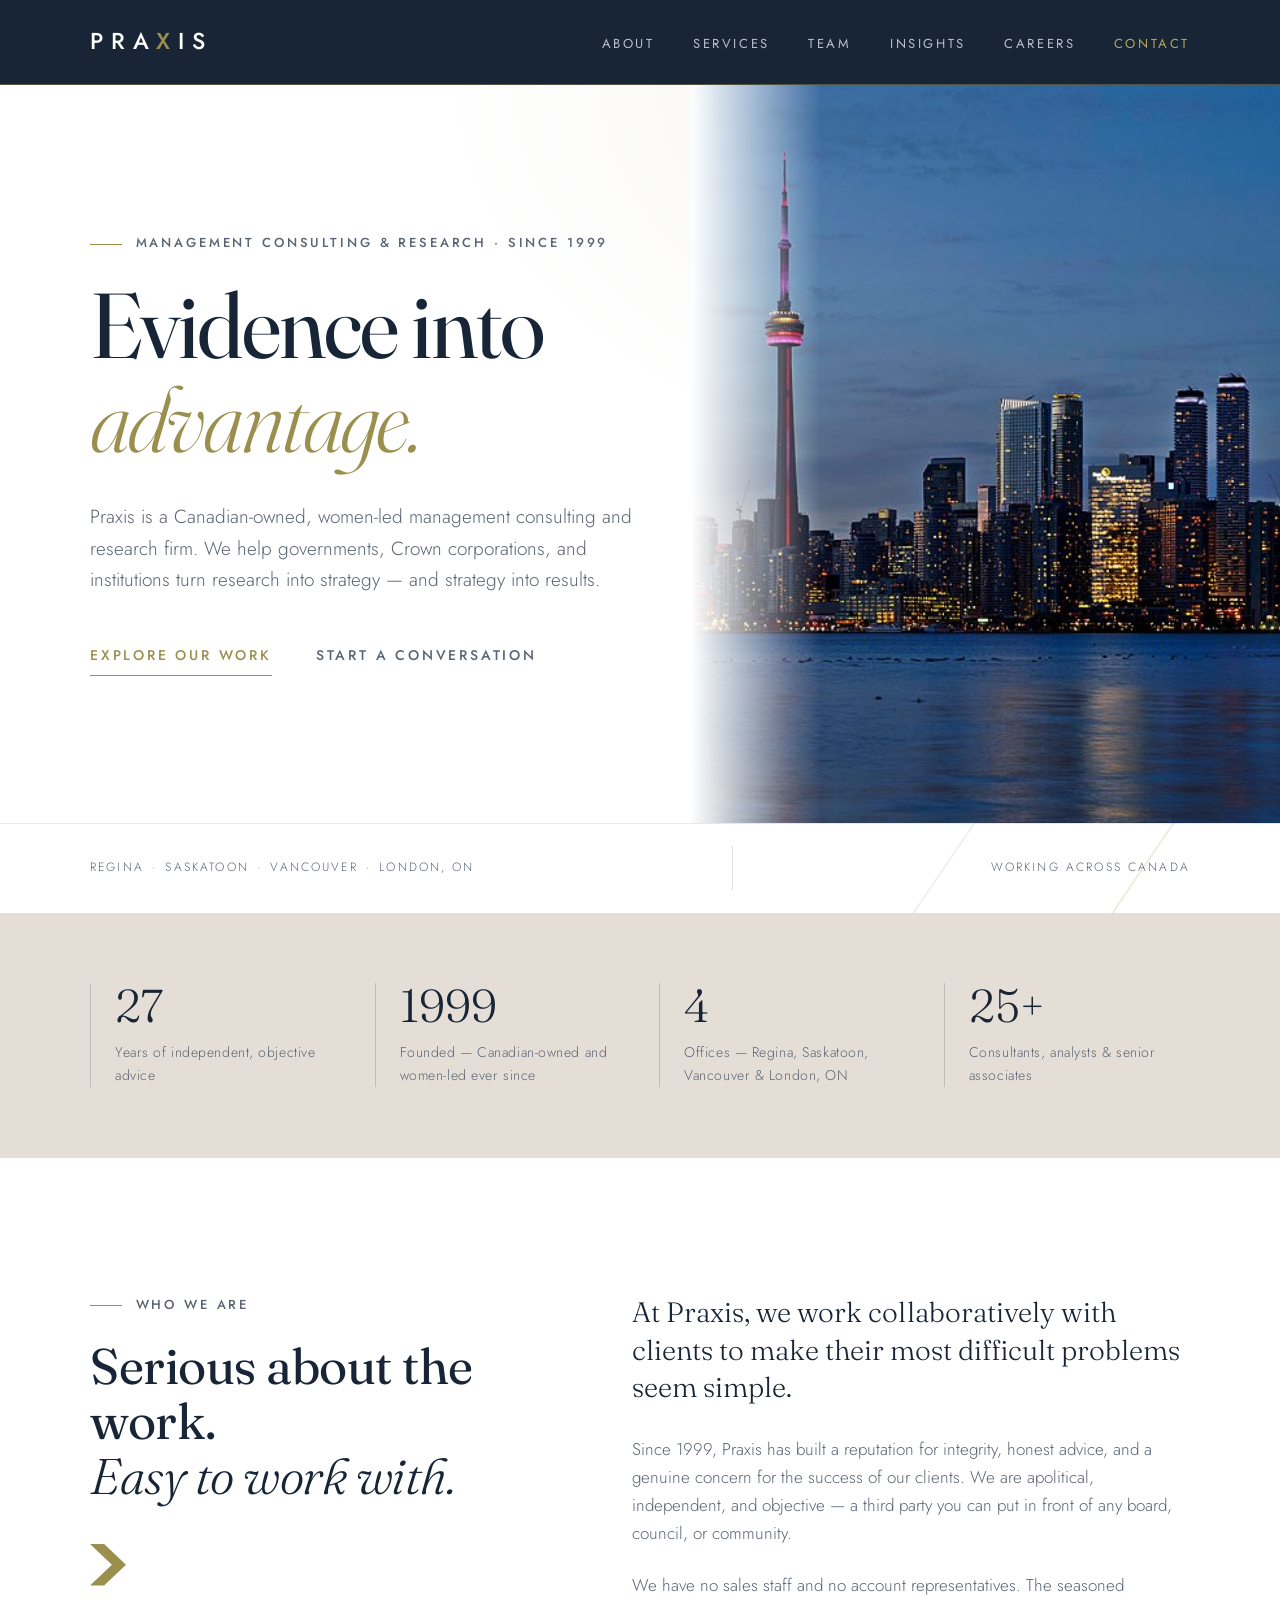
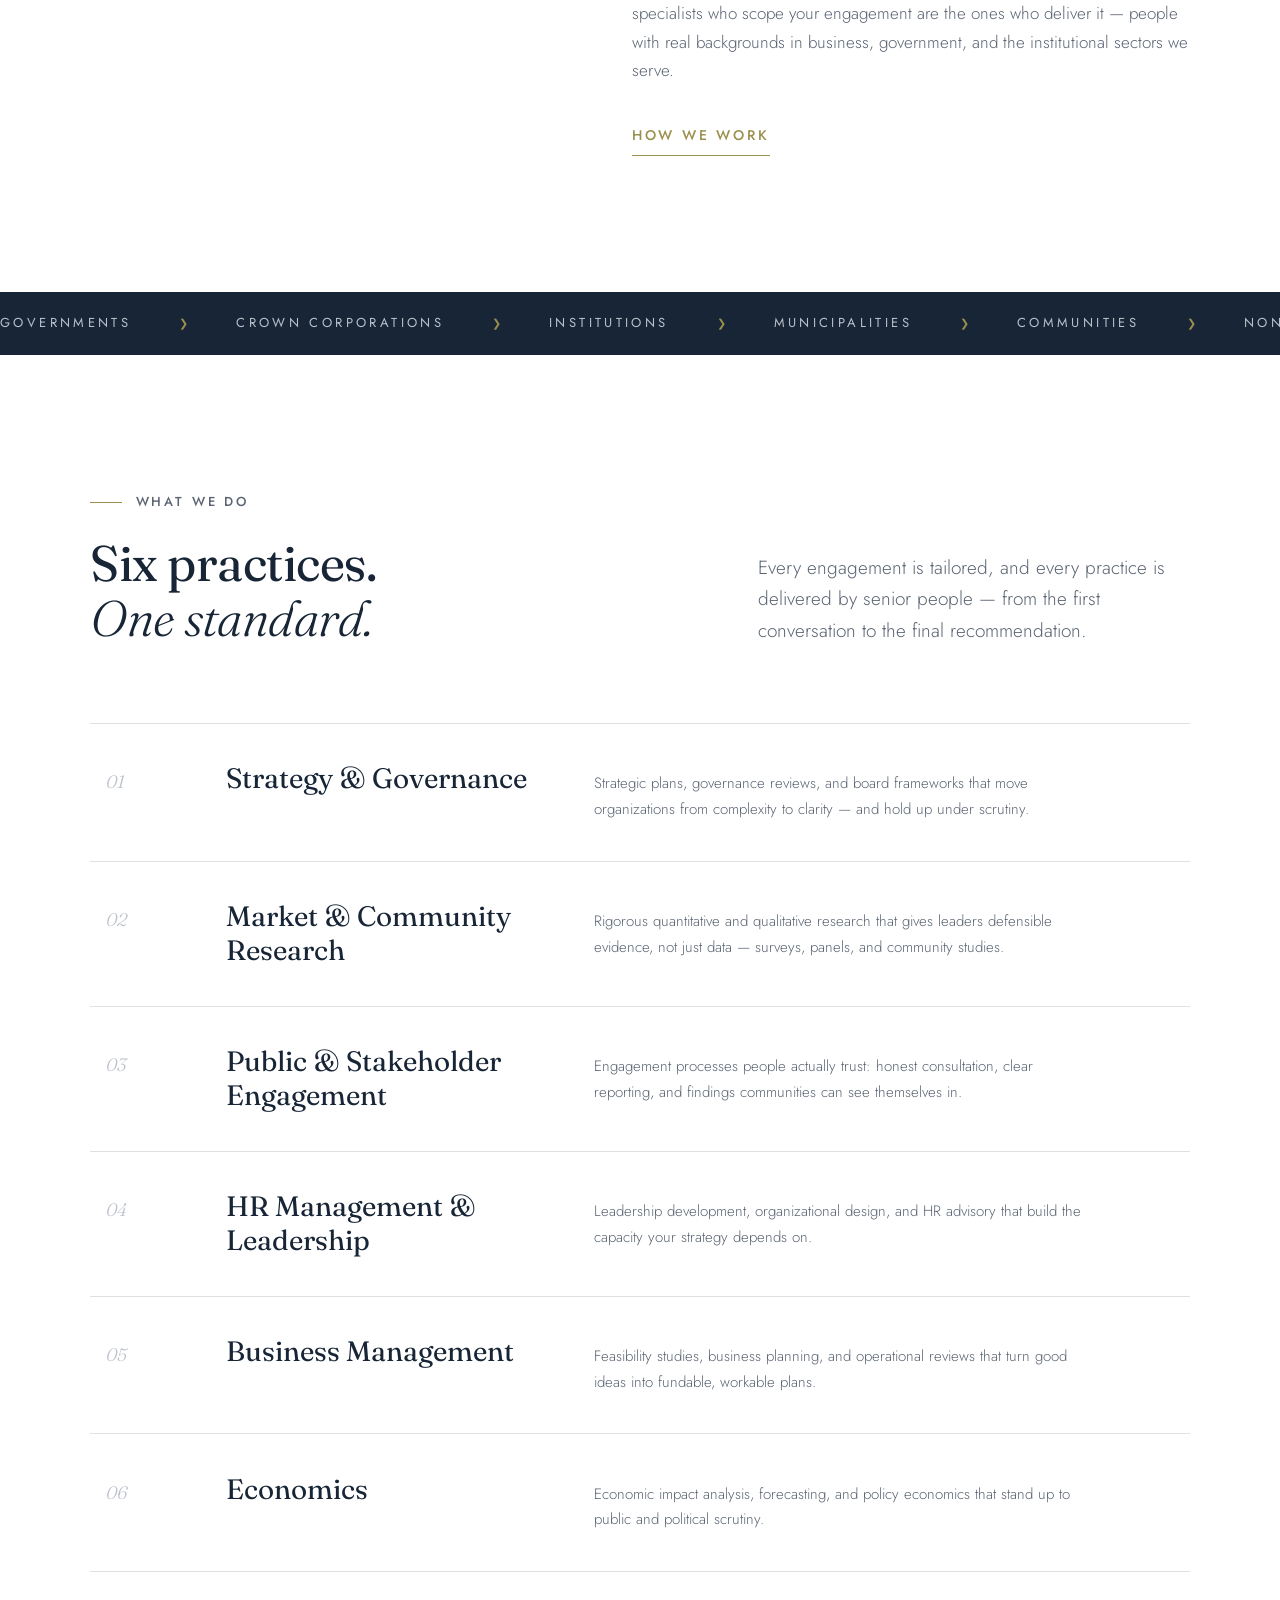
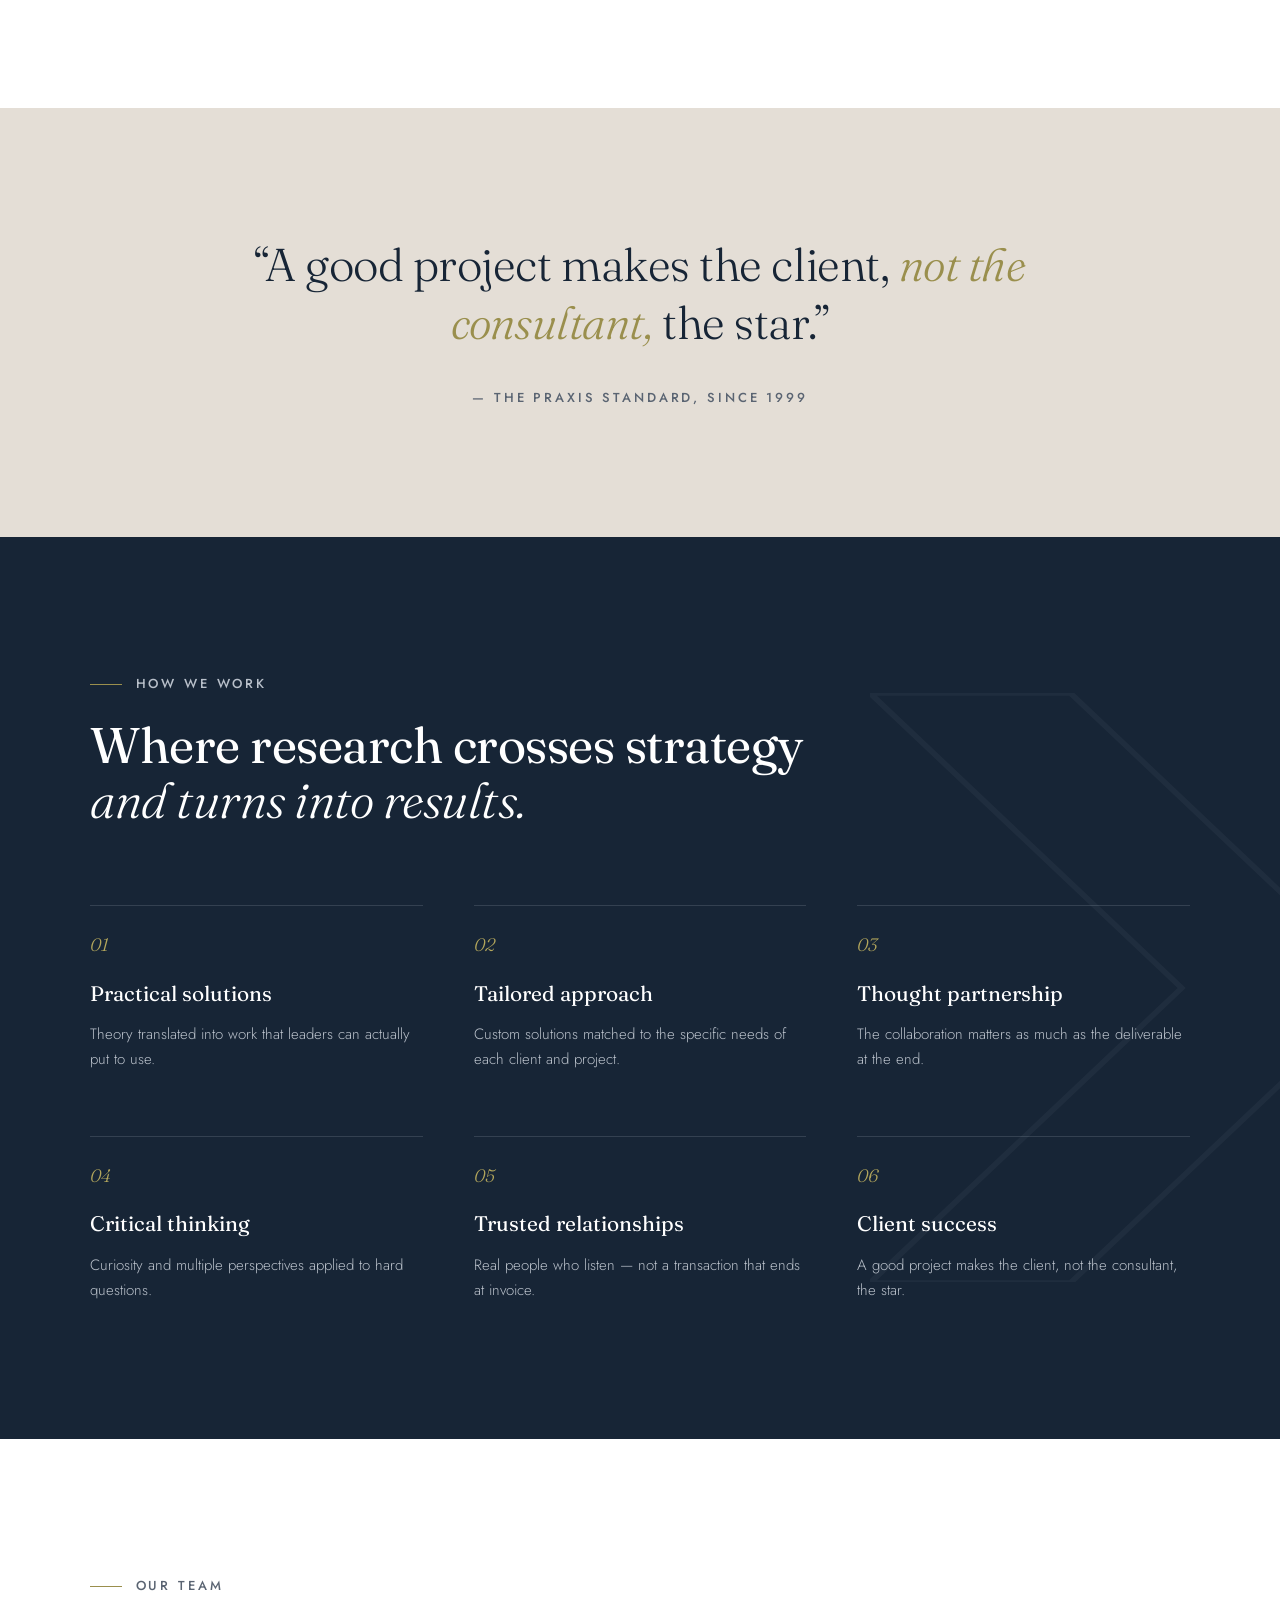
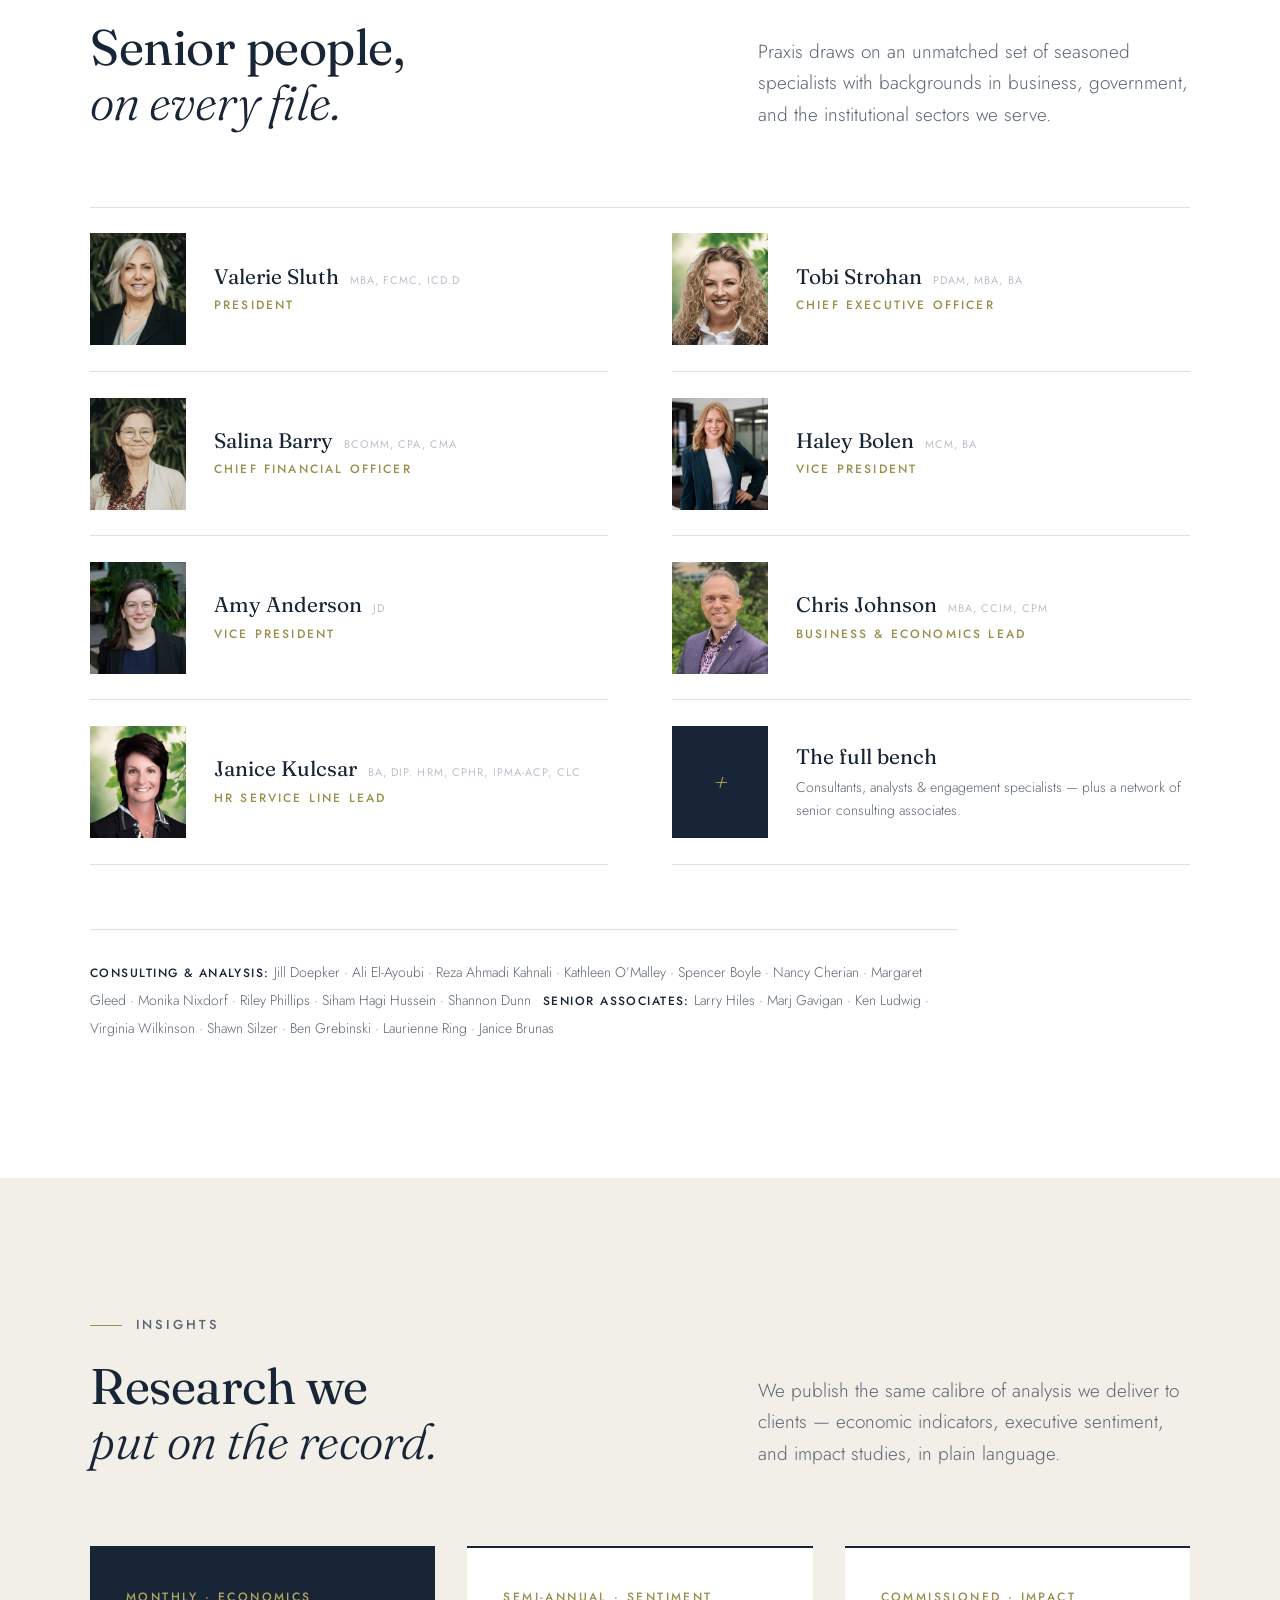
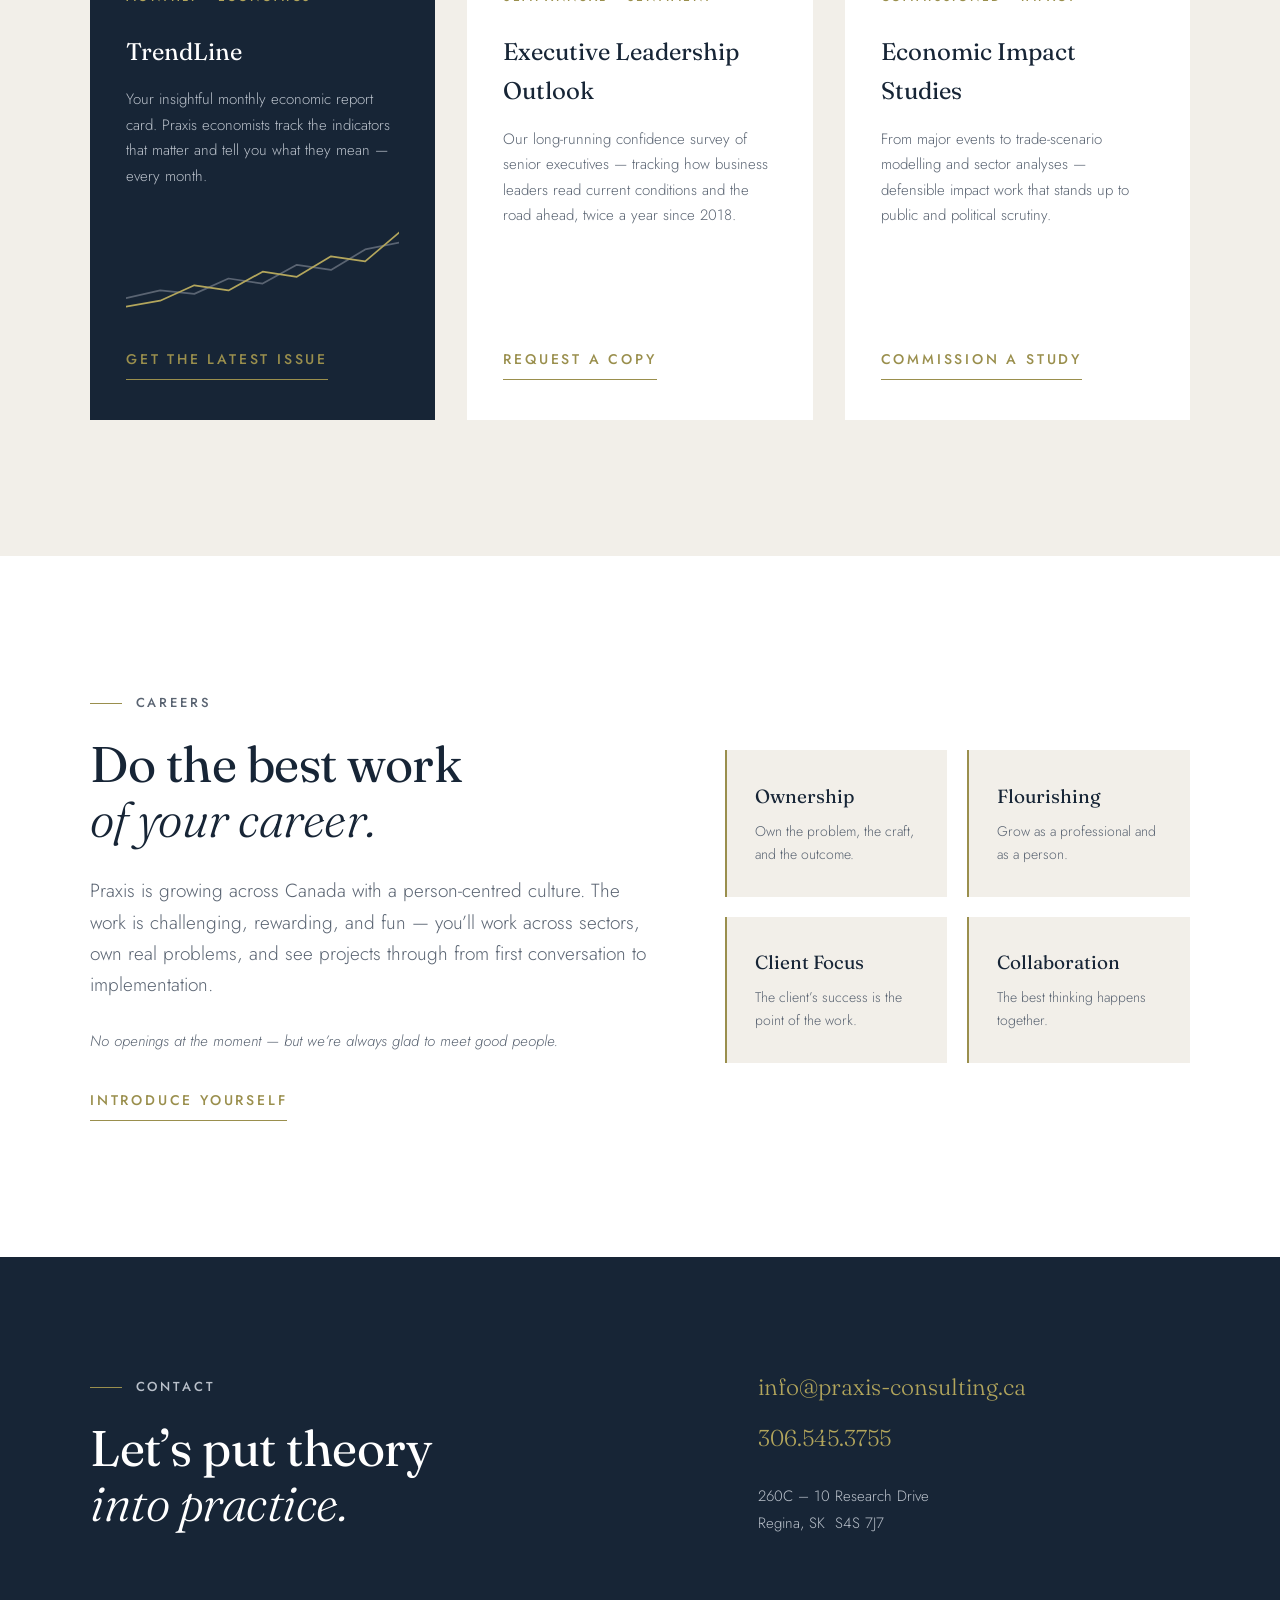
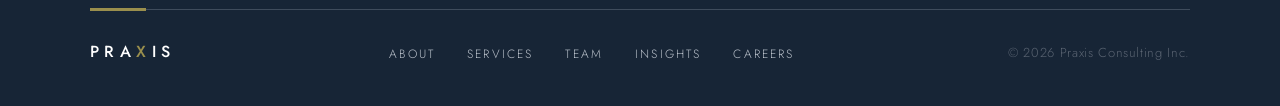
==== commit 64531ca9: "Make hero landmarks full-bleed and unlabeled Photos now fill the hero's right half edge-to-edge with" ====
--- a/index.html
+++ b/index.html
@@ -8,7 +8,7 @@
 <link rel="preconnect" href="https://fonts.googleapis.com">
 <link rel="preconnect" href="https://fonts.gstatic.com" crossorigin>
 <link href="https://fonts.googleapis.com/css2?family=Fraunces:ital,opsz,wght@0,9..144,300;0,9..144,400;0,9..144,500;0,9..144,600;1,9..144,300;1,9..144,400&family=Jost:ital,wght@0,300;0,400;0,500;0,600;1,400&display=swap" rel="stylesheet">
-<link rel="stylesheet" href="css/styles.css?v=5">
+<link rel="stylesheet" href="css/styles.css?v=6">
 </head>
 <body>
 
@@ -46,30 +46,28 @@
       <path d="M620 -80 L980 450 L620 980" />
       <path d="M760 -80 L1120 450 L760 980" />
     </svg>
-    <div class="container hero-inner">
-      <div class="hero-copy">
-        <p class="eyebrow reveal-load" style="--d:0">Management consulting &amp; research &middot; Since 1999</p>
-        <h1 class="reveal-load" style="--d:1">Evidence into<br><em>advantage.</em></h1>
-        <p class="lede reveal-load" style="--d:2">Praxis is a Canadian-owned, women-led management consulting and research firm. We help governments, Crown corporations, and institutions turn research into strategy &mdash; and strategy into results.</p>
-        <div class="hero-actions reveal-load" style="--d:3">
-          <a class="btn-rule" href="#services">Explore our work</a>
-          <a class="btn-quiet" href="#contact">Start a conversation</a>
-        </div>
-      </div>
-      <figure class="hero-media reveal-load" style="--d:2">
+    <div class="hero-body">
+      <div class="hero-media" aria-hidden="true">
         <div class="hero-media-frame">
-          <img class="is-active" src="assets/landmarks/toronto.jpg" alt="" data-caption="Toronto &middot; Ontario">
-          <img src="assets/landmarks/niagara.jpg" alt="" loading="lazy" data-caption="Niagara Falls &middot; Ontario">
-          <img src="assets/landmarks/montreal.jpg" alt="" loading="lazy" data-caption="Montr&eacute;al &middot; Qu&eacute;bec">
-          <img src="assets/landmarks/ottawa.jpg" alt="" loading="lazy" data-caption="Ottawa &middot; Ontario">
-          <img src="assets/landmarks/vancouver.jpg" alt="" loading="lazy" data-caption="Vancouver &middot; British Columbia">
-          <img src="assets/landmarks/regina.jpg" alt="" loading="lazy" data-caption="Regina &middot; Saskatchewan">
-        </div>
-        <figcaption class="hero-media-caption">
-          <span class="media-label">Working where you are</span>
-          <span class="media-place" aria-live="polite">Toronto &middot; Ontario</span>
-        </figcaption>
-      </figure>
+          <img class="is-active" src="assets/landmarks/toronto.jpg" alt="">
+          <img src="assets/landmarks/niagara.jpg" alt="" loading="lazy">
+          <img src="assets/landmarks/montreal.jpg" alt="" loading="lazy">
+          <img src="assets/landmarks/ottawa.jpg" alt="" loading="lazy">
+          <img src="assets/landmarks/vancouver.jpg" alt="" loading="lazy">
+          <img src="assets/landmarks/regina.jpg" alt="" loading="lazy">
+        </div>
+      </div>
+      <div class="container hero-inner">
+        <div class="hero-copy">
+          <p class="eyebrow reveal-load" style="--d:0">Management consulting &amp; research &middot; Since 1999</p>
+          <h1 class="reveal-load" style="--d:1">Evidence into<br><em>advantage.</em></h1>
+          <p class="lede reveal-load" style="--d:2">Praxis is a Canadian-owned, women-led management consulting and research firm. We help governments, Crown corporations, and institutions turn research into strategy &mdash; and strategy into results.</p>
+          <div class="hero-actions reveal-load" style="--d:3">
+            <a class="btn-rule" href="#services">Explore our work</a>
+            <a class="btn-quiet" href="#contact">Start a conversation</a>
+          </div>
+        </div>
+      </div>
     </div>
     <div class="hero-foot reveal-load" style="--d:4">
       <div class="container hero-foot-inner">
@@ -395,6 +393,6 @@
 
 </main>
 
-<script src="js/main.js?v=5"></script>
+<script src="js/main.js?v=6"></script>
 </body>
 </html>
--- a/css/styles.css
+++ b/css/styles.css
@@ -240,24 +240,42 @@
 
 .hero-chevrons path:nth-child(2) { stroke: rgba(154, 143, 77, 0.18); }
 
+.hero-body {
+  position: relative;
+  display: flex;
+  align-items: center;
+  min-height: min(82svh, 880px);
+}
+
 .hero-inner {
   position: relative;
-  display: grid;
-  grid-template-columns: minmax(0, 7fr) minmax(0, 5fr);
-  gap: clamp(2.5rem, 6vw, 5.5rem);
-  align-items: center;
   width: 100%;
-  padding-block: clamp(4rem, 10vh, 7rem) clamp(3.5rem, 8vh, 5.5rem);
-}
-
-.hero-media { margin: 0; }
+  padding-block: clamp(4rem, 10vh, 7rem);
+}
+
+.hero-copy { max-width: min(34em, 52%); }
+
+.hero-media {
+  position: absolute;
+  inset: 0 0 0 auto;
+  width: 46vw;
+}
 
 .hero-media-frame {
   position: relative;
-  aspect-ratio: 1 / 1;
+  width: 100%;
+  height: 100%;
   overflow: hidden;
   background: var(--ivory);
-  box-shadow: 0 40px 80px -48px rgba(16, 27, 40, 0.55);
+}
+
+.hero-media-frame::after {
+  content: "";
+  position: absolute;
+  inset: 0;
+  background: linear-gradient(90deg, var(--white), rgba(255, 255, 255, 0) 22%),
+              linear-gradient(0deg, rgba(23, 37, 54, 0.08), transparent 30%);
+  pointer-events: none;
 }
 
 .hero-media-frame img {
@@ -267,51 +285,13 @@
   height: 100%;
   object-fit: cover;
   opacity: 0;
-  transform: scale(1.04);
-  transition: opacity 1.4s var(--ease-out), transform 7s linear;
+  transform: scale(1.05);
+  transition: opacity 1.8s ease, transform 9s linear;
 }
 
 .hero-media-frame img.is-active {
   opacity: 1;
   transform: scale(1);
-}
-
-.hero-media-caption {
-  position: relative;
-  display: flex;
-  align-items: baseline;
-  justify-content: space-between;
-  gap: 1.5rem;
-  padding-top: 1rem;
-  margin-top: 1.1rem;
-  border-top: 1px solid rgba(23, 37, 54, 0.14);
-}
-
-.hero-media-caption::before {
-  content: "";
-  position: absolute;
-  top: -2px;
-  left: 0;
-  width: 3.5rem;
-  height: 3px;
-  background: var(--gold);
-}
-
-.media-label {
-  font-size: 0.6875rem;
-  font-weight: 500;
-  letter-spacing: 0.2em;
-  text-transform: uppercase;
-  color: var(--gold);
-  white-space: nowrap;
-}
-
-.media-place {
-  font-family: var(--font-display);
-  font-style: italic;
-  font-size: 0.9375rem;
-  color: var(--slate-deep);
-  text-align: right;
 }
 
 .hero h1 { margin-bottom: 2.25rem; max-width: 9em; }
@@ -946,8 +926,10 @@
 /* ---------- Responsive ---------- */
 
 @media (max-width: 960px) {
-  .hero-inner { grid-template-columns: 1fr; }
-  .hero-media-frame { aspect-ratio: 16 / 10; }
+  .hero-body { display: block; min-height: 0; }
+  .hero-copy { max-width: 34em; }
+  .hero-media { position: static; width: 100%; height: clamp(280px, 52vw, 460px); }
+  .hero-media-frame::after { background: linear-gradient(0deg, var(--white), rgba(255, 255, 255, 0) 18%); }
   .strip-grid { grid-template-columns: repeat(2, 1fr); }
   .about-grid, .careers-grid { grid-template-columns: 1fr; }
   .section-head-split { grid-template-columns: 1fr; align-items: start; }
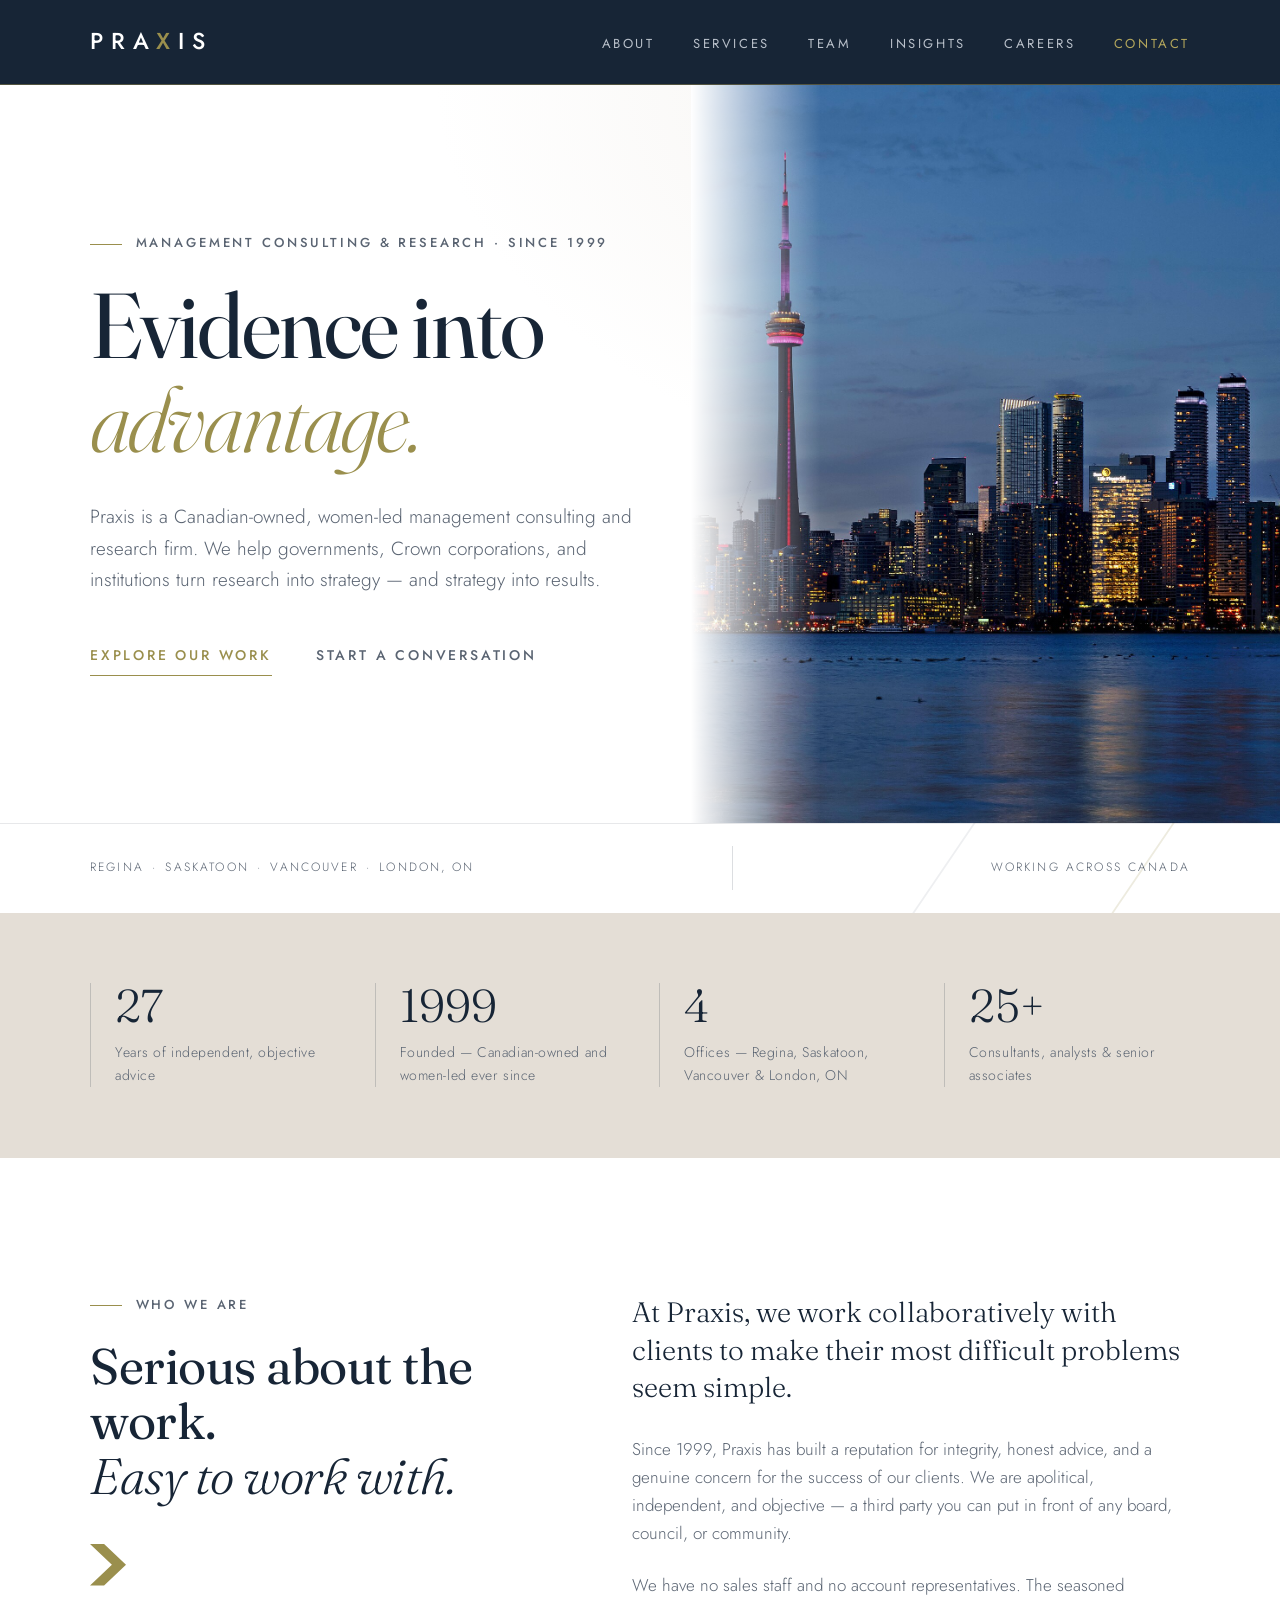
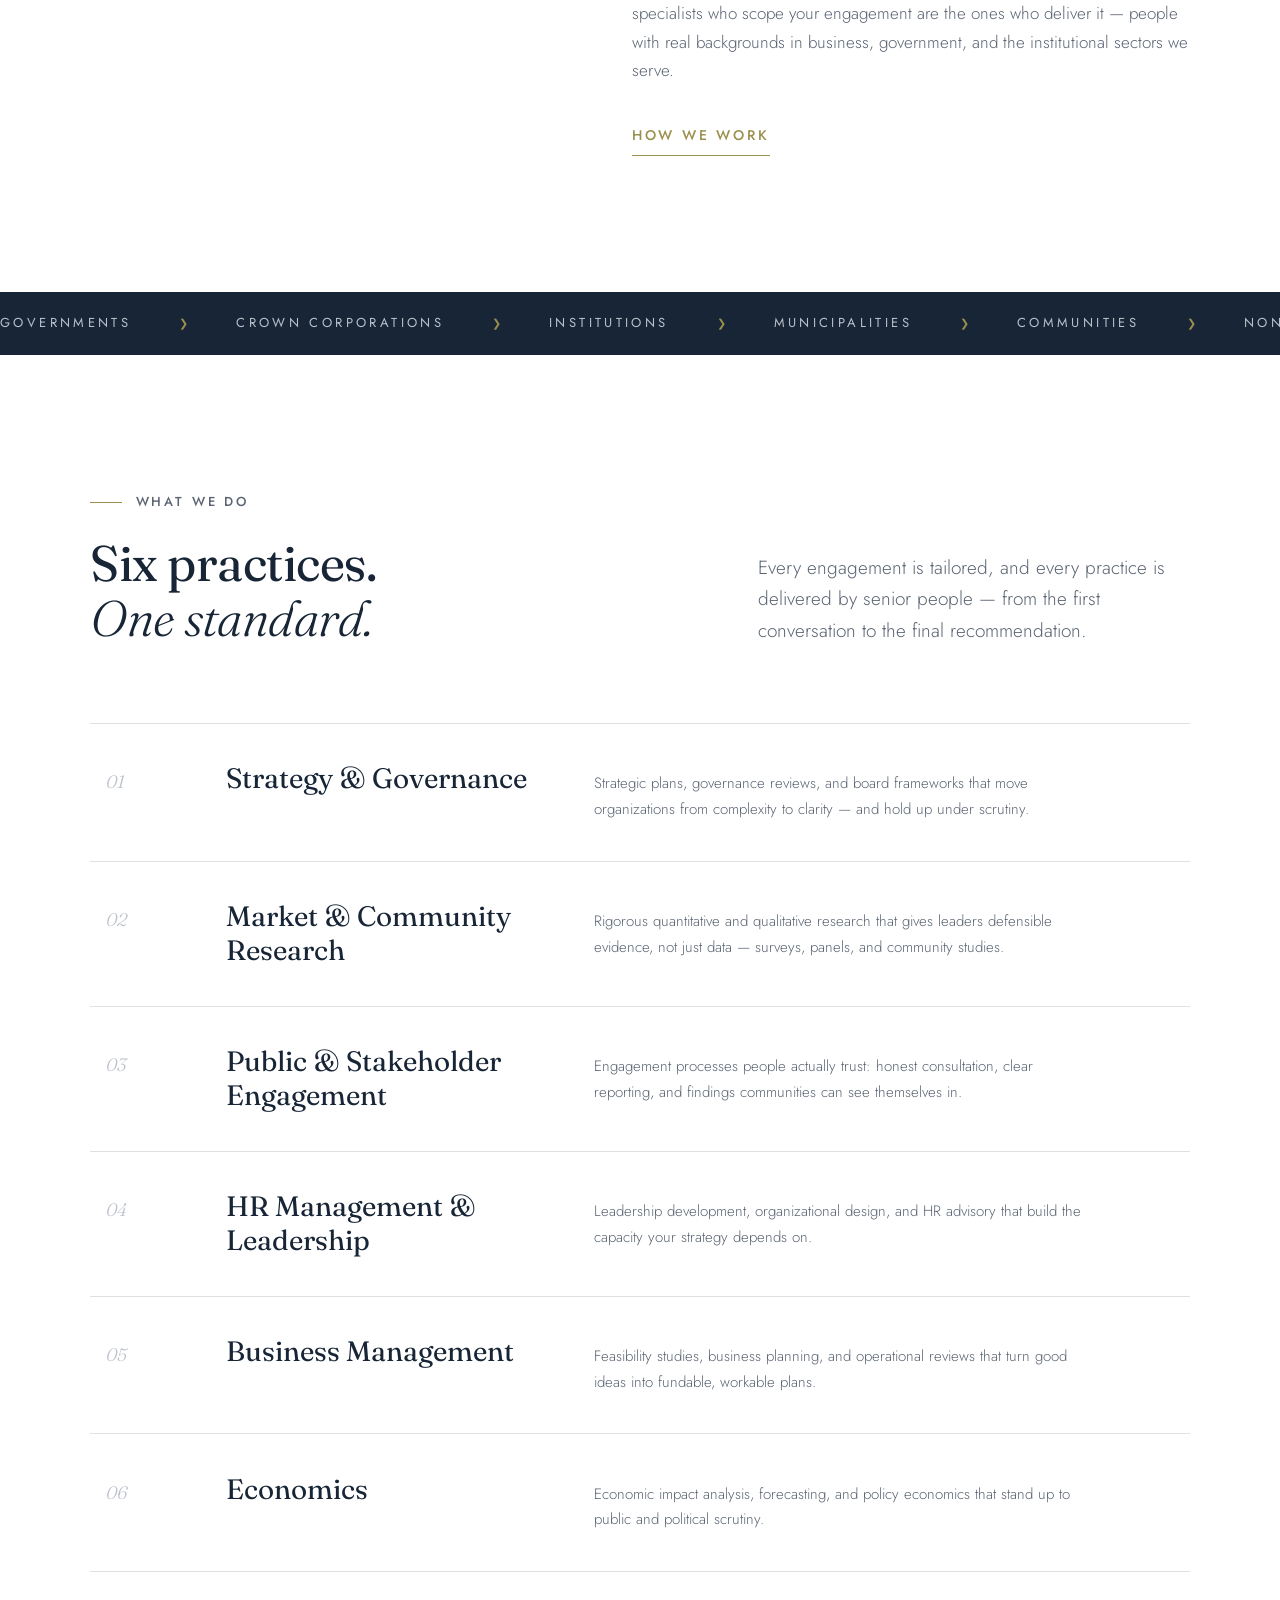
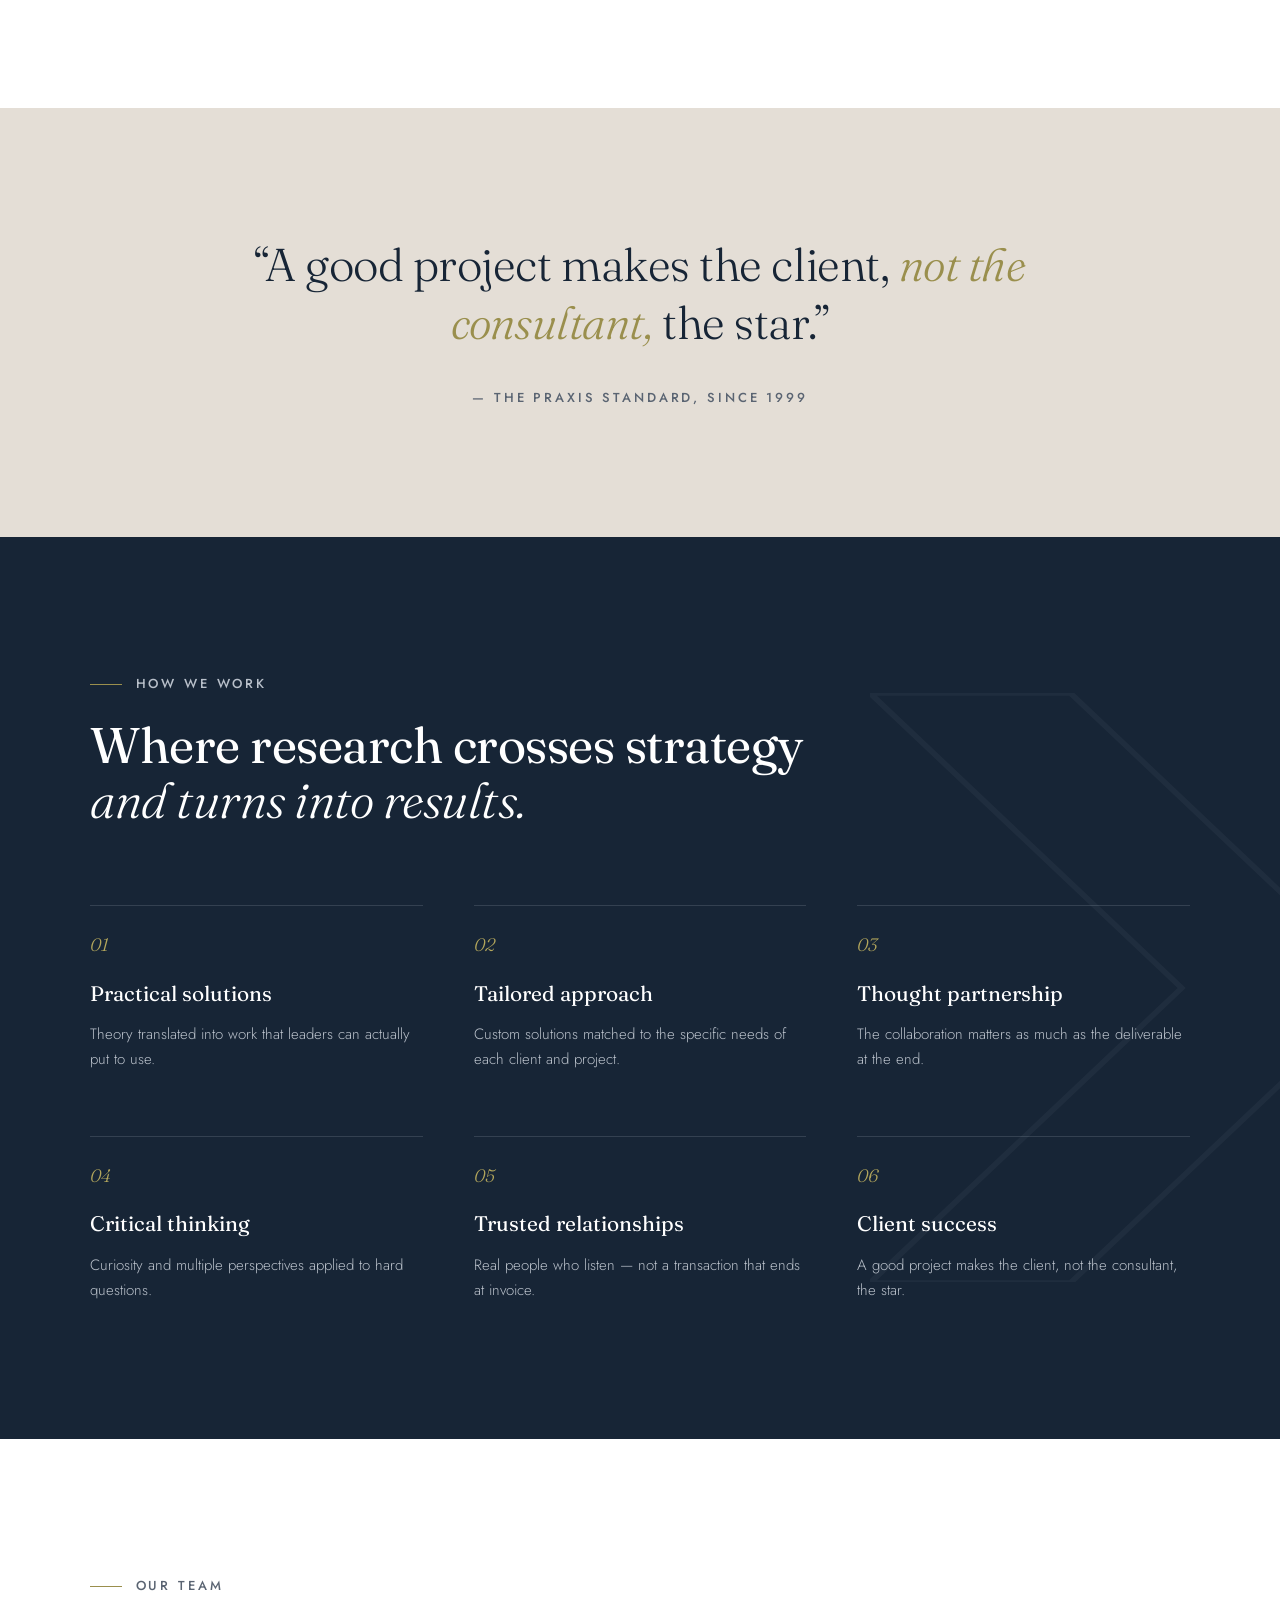
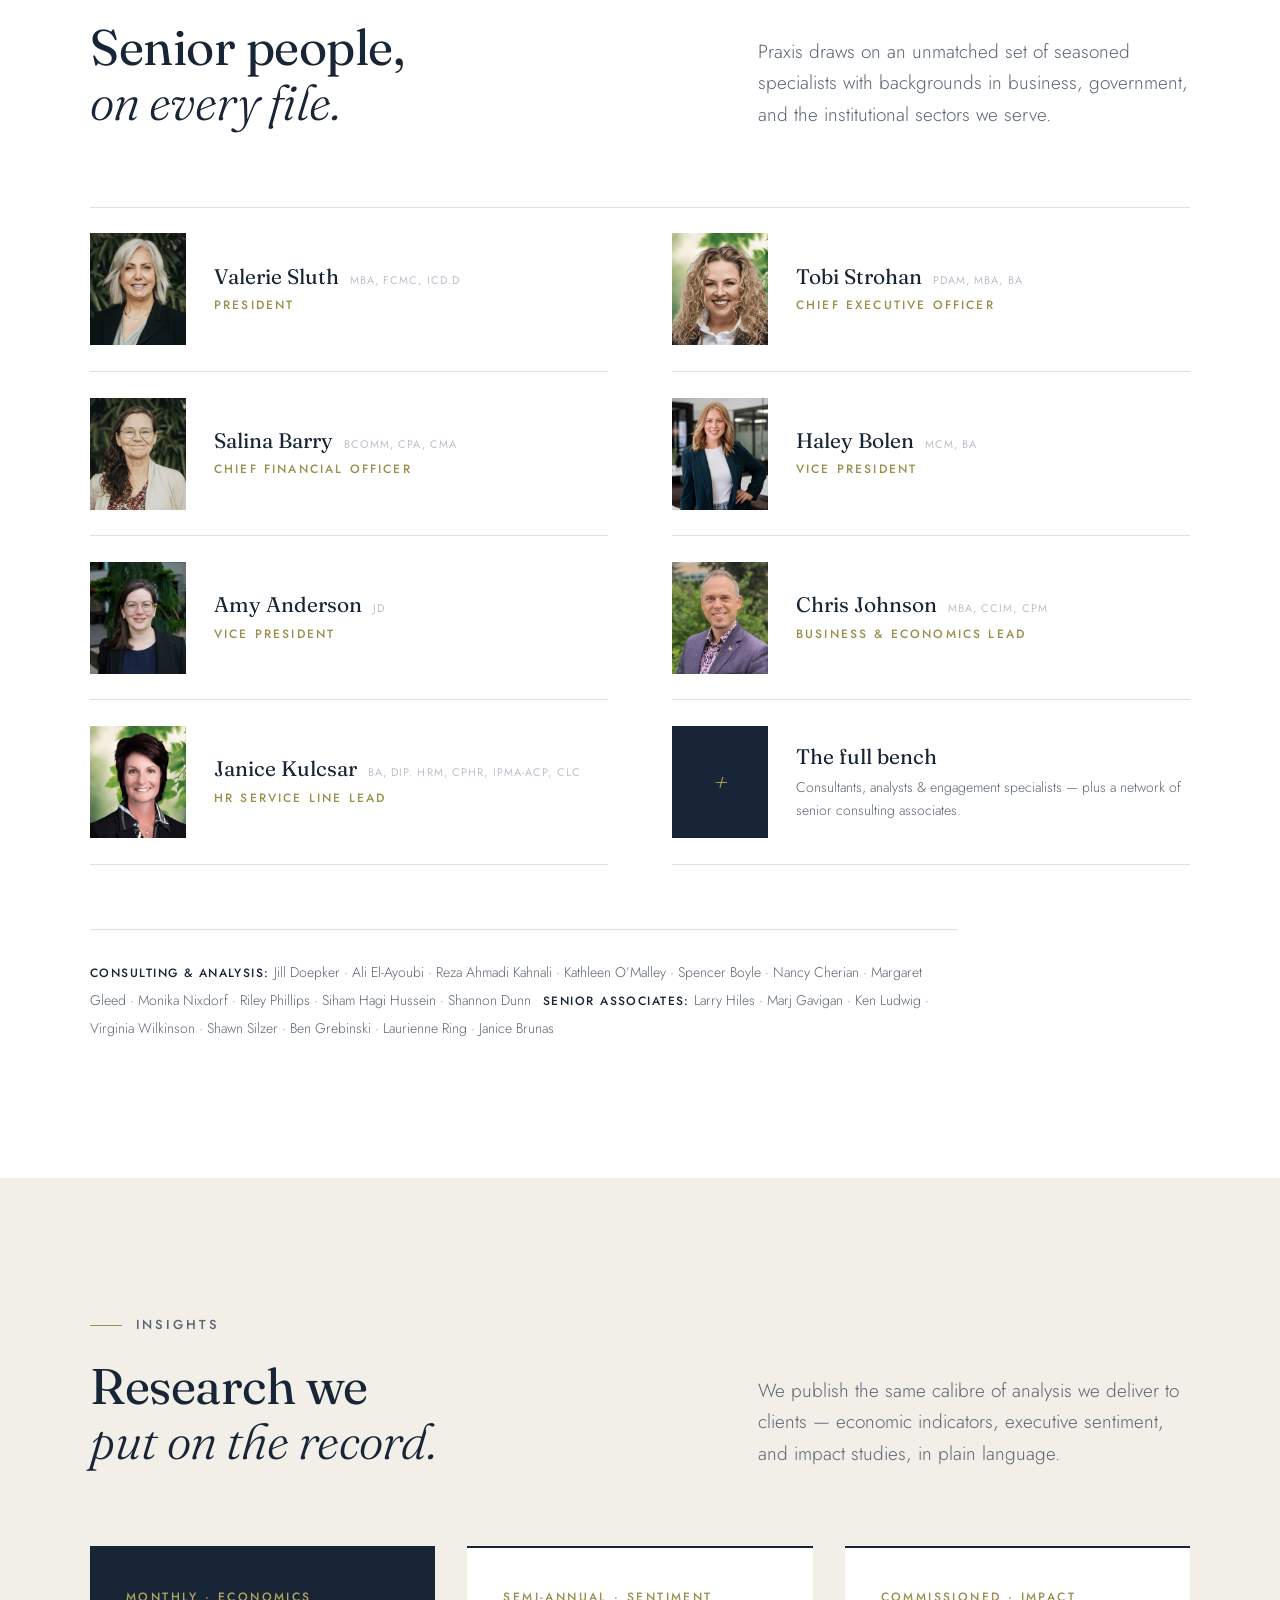
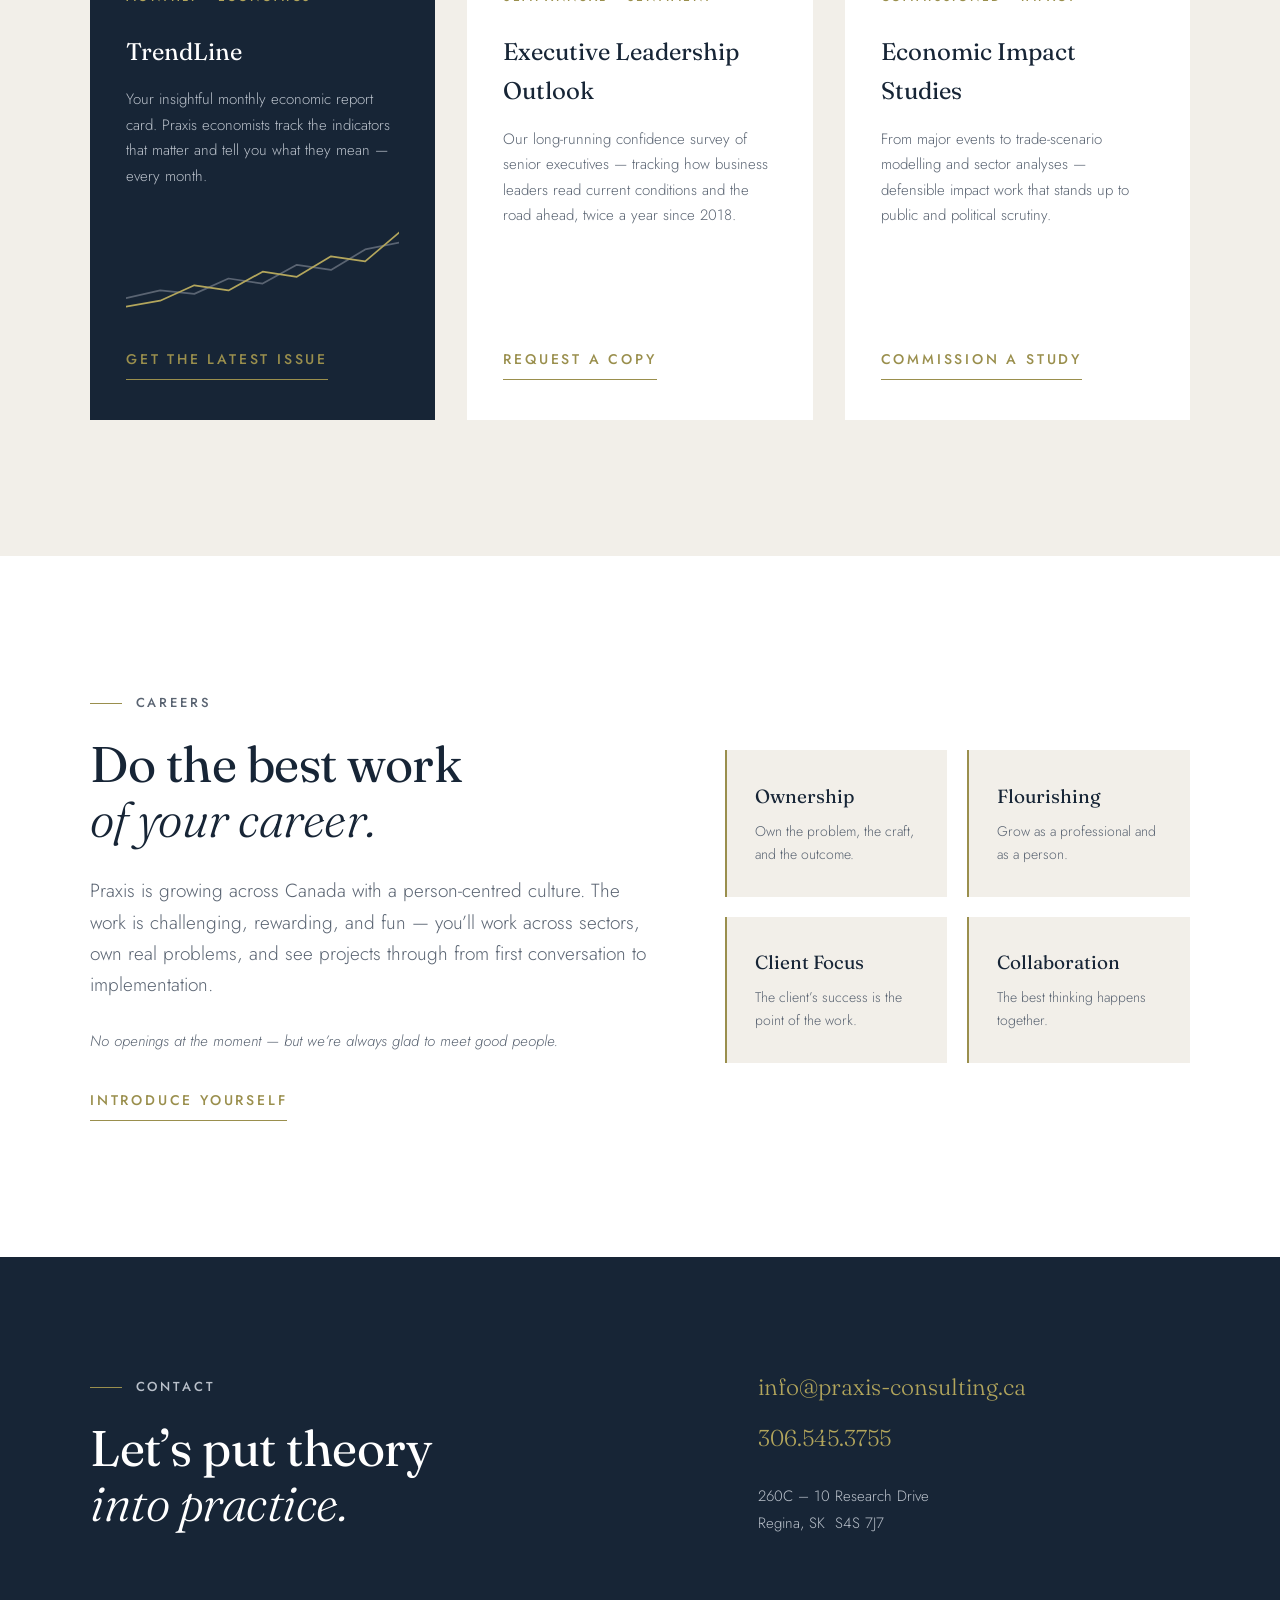
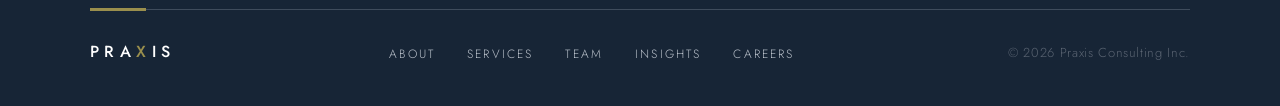
==== commit ddeab95b: "Upgrade hero landmarks to high-res featured photography, add Banff Featured-picture panoramas for To" ====
--- a/index.html
+++ b/index.html
@@ -8,7 +8,7 @@
 <link rel="preconnect" href="https://fonts.googleapis.com">
 <link rel="preconnect" href="https://fonts.gstatic.com" crossorigin>
 <link href="https://fonts.googleapis.com/css2?family=Fraunces:ital,opsz,wght@0,9..144,300;0,9..144,400;0,9..144,500;0,9..144,600;1,9..144,300;1,9..144,400&family=Jost:ital,wght@0,300;0,400;0,500;0,600;1,400&display=swap" rel="stylesheet">
-<link rel="stylesheet" href="css/styles.css?v=6">
+<link rel="stylesheet" href="css/styles.css?v=7">
 </head>
 <body>
 
@@ -54,6 +54,7 @@
           <img src="assets/landmarks/montreal.jpg" alt="" loading="lazy">
           <img src="assets/landmarks/ottawa.jpg" alt="" loading="lazy">
           <img src="assets/landmarks/vancouver.jpg" alt="" loading="lazy">
+          <img src="assets/landmarks/banff.jpg" alt="" loading="lazy">
           <img src="assets/landmarks/regina.jpg" alt="" loading="lazy">
         </div>
       </div>
@@ -393,6 +394,6 @@
 
 </main>
 
-<script src="js/main.js?v=6"></script>
+<script src="js/main.js?v=7"></script>
 </body>
 </html>
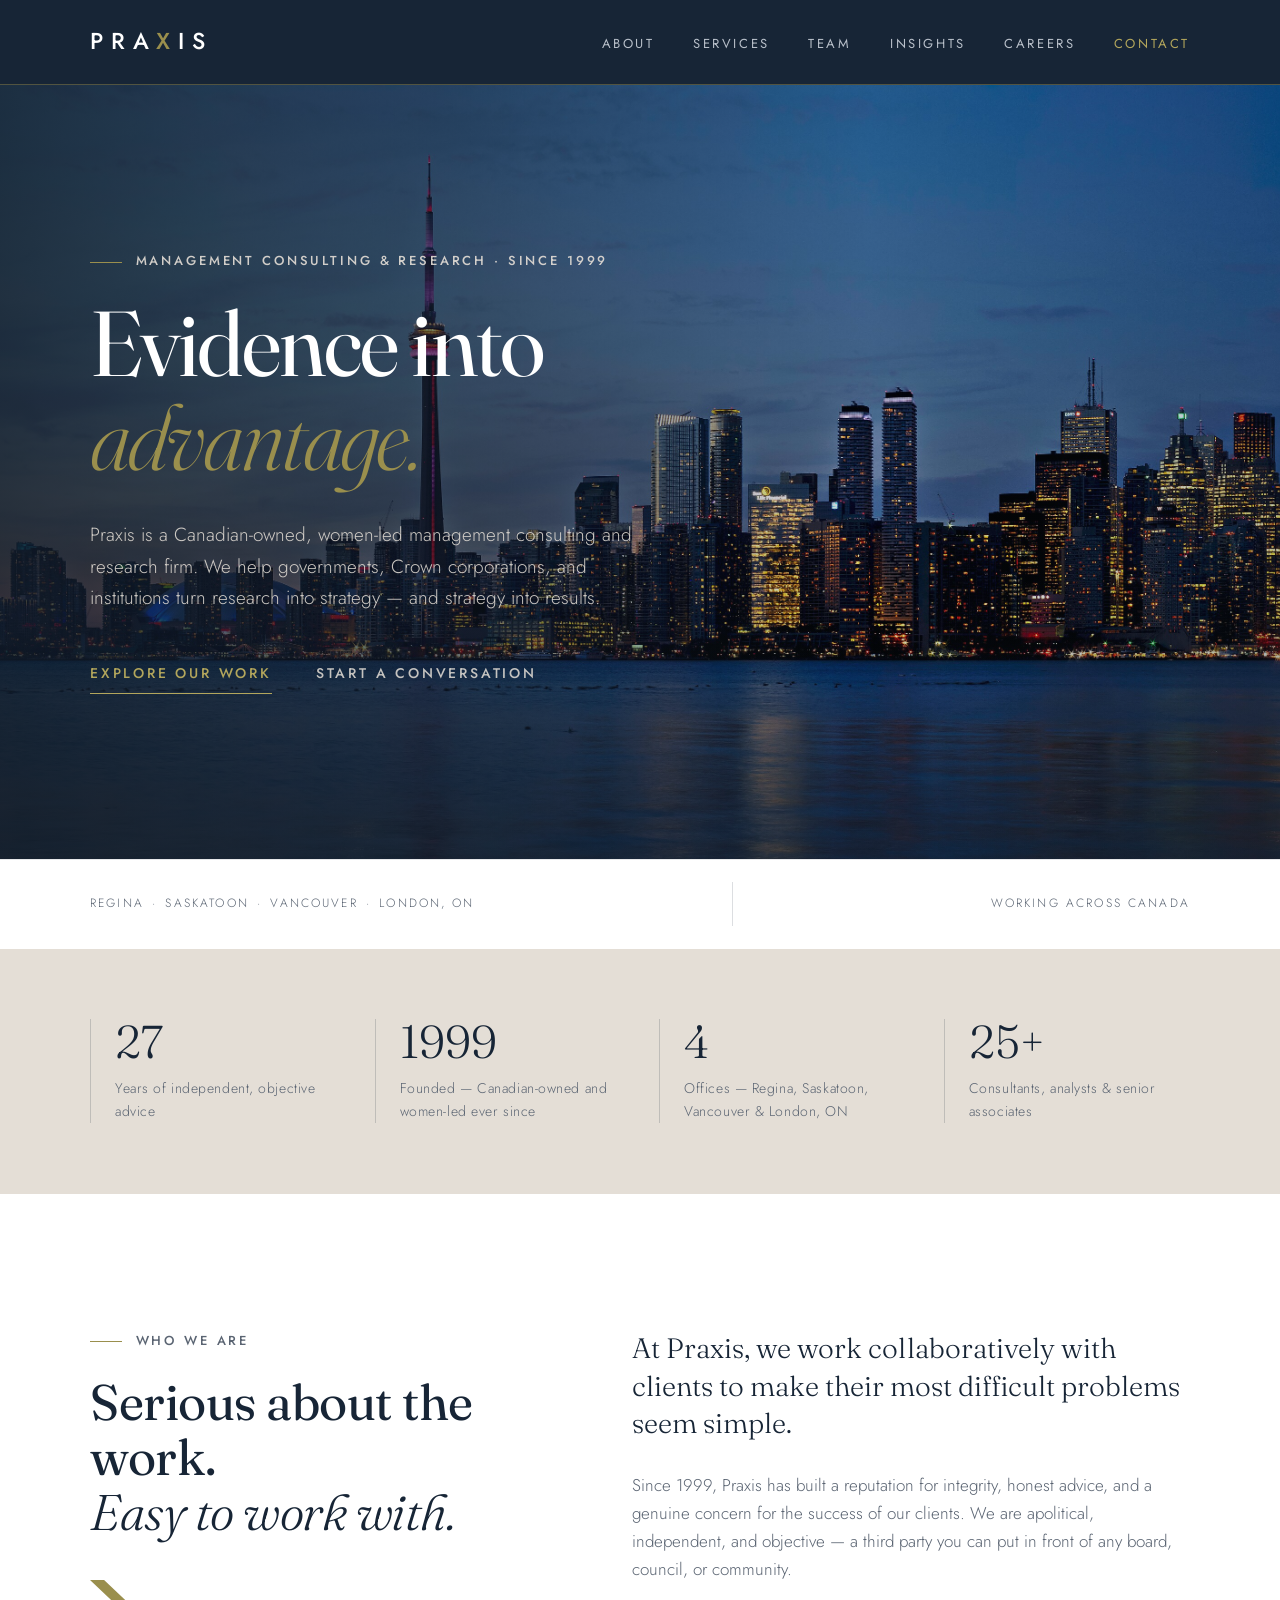
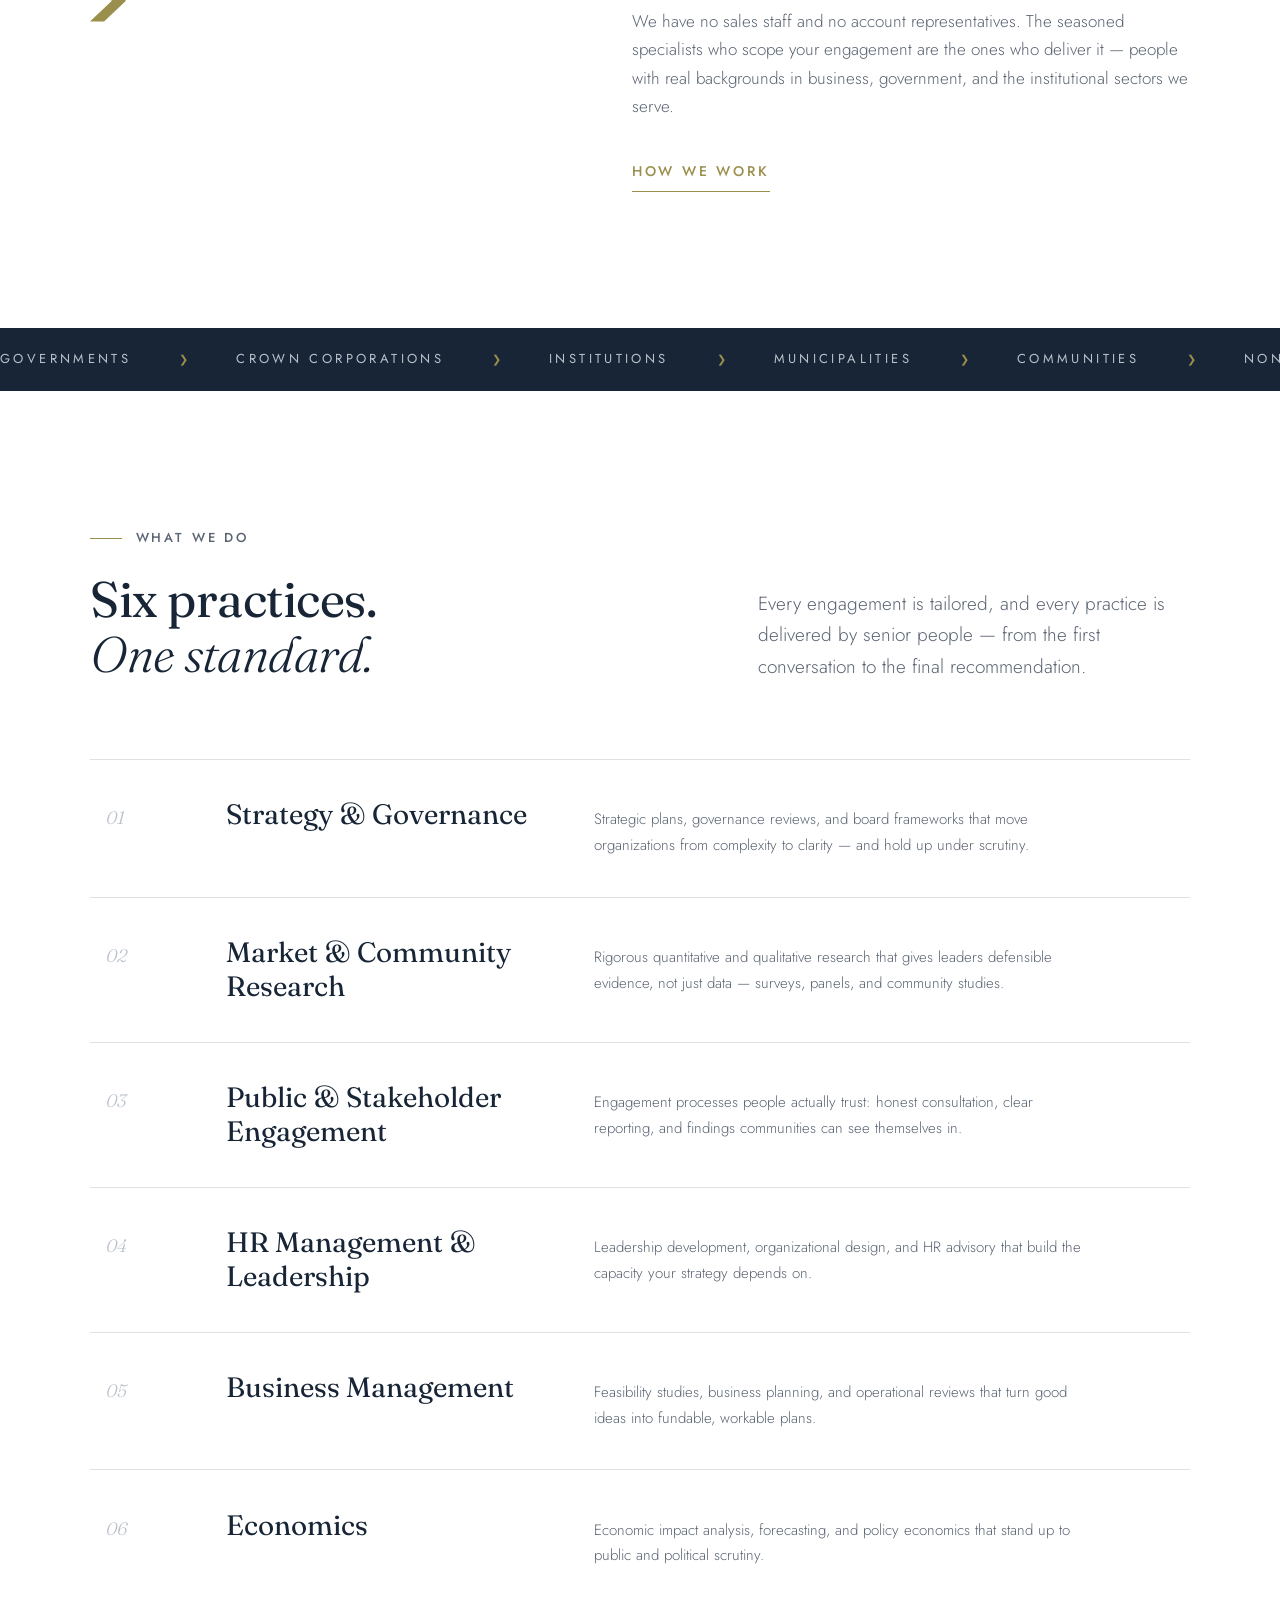
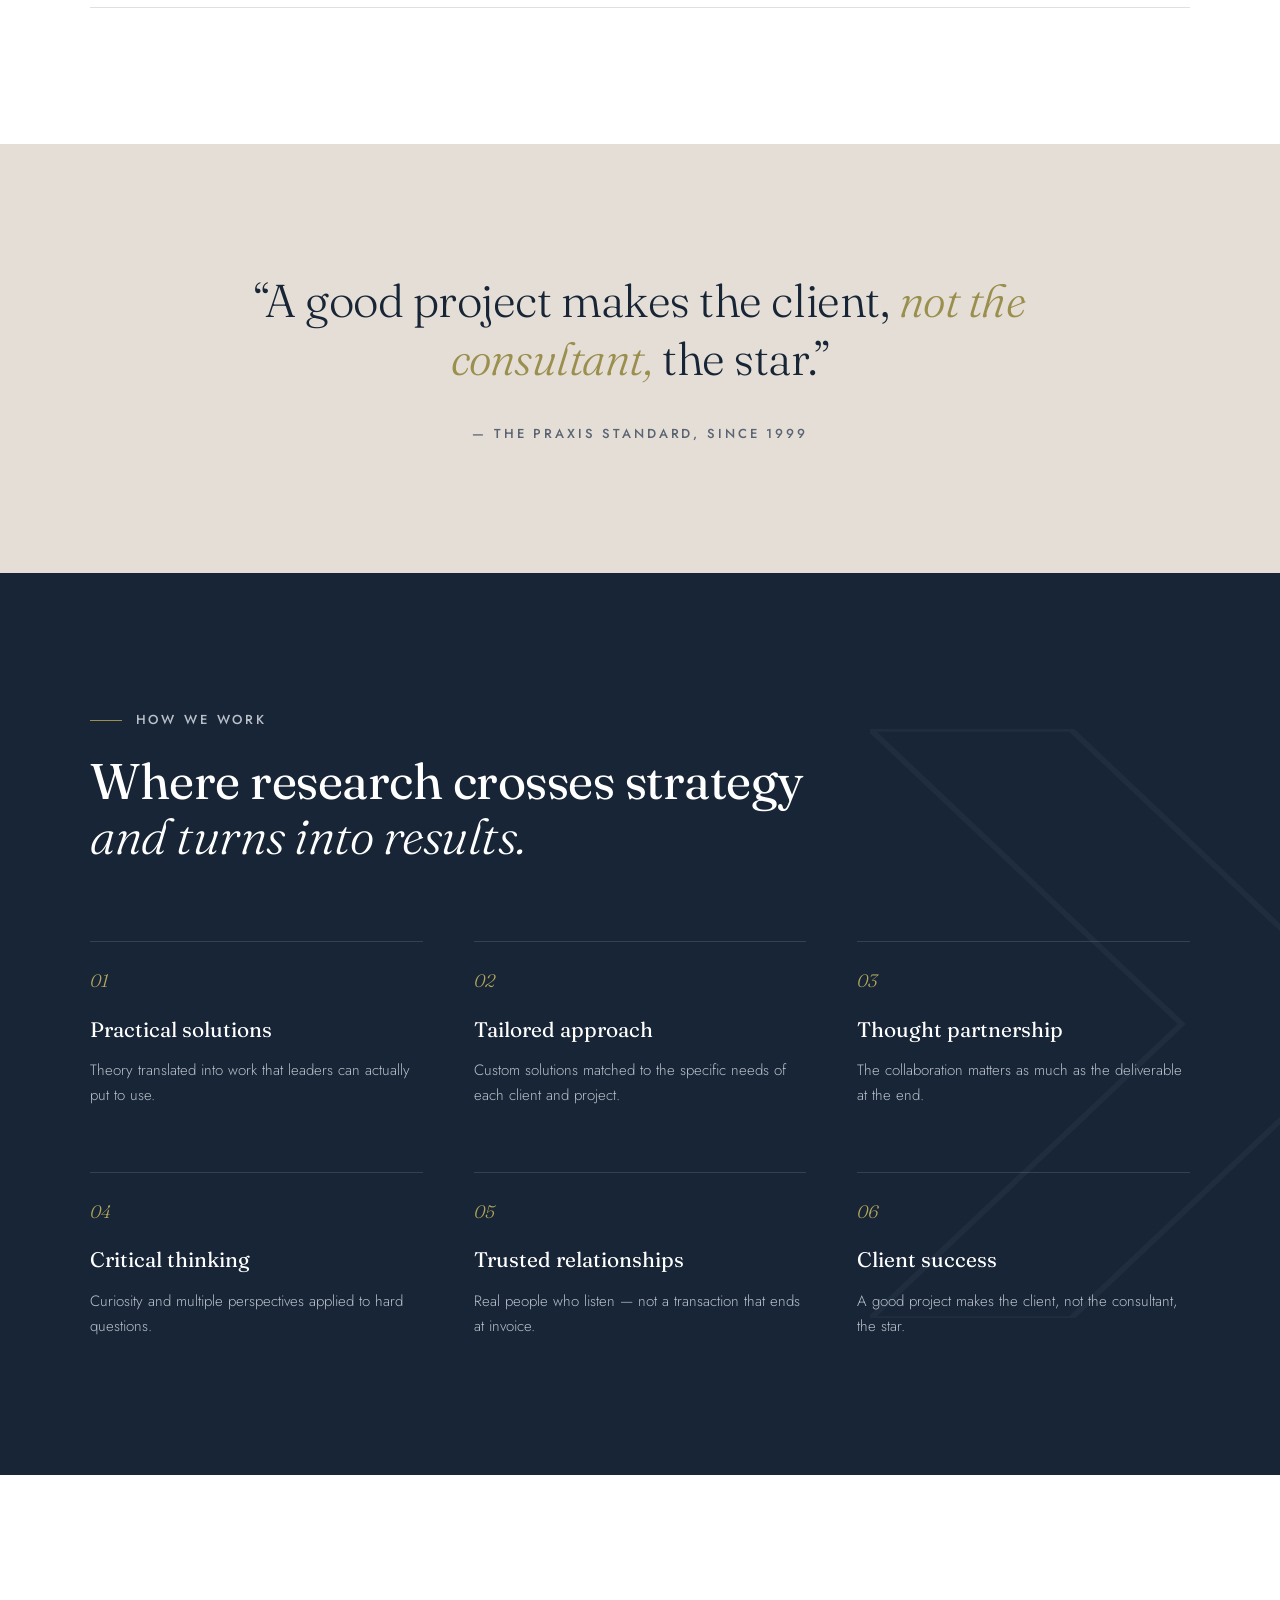
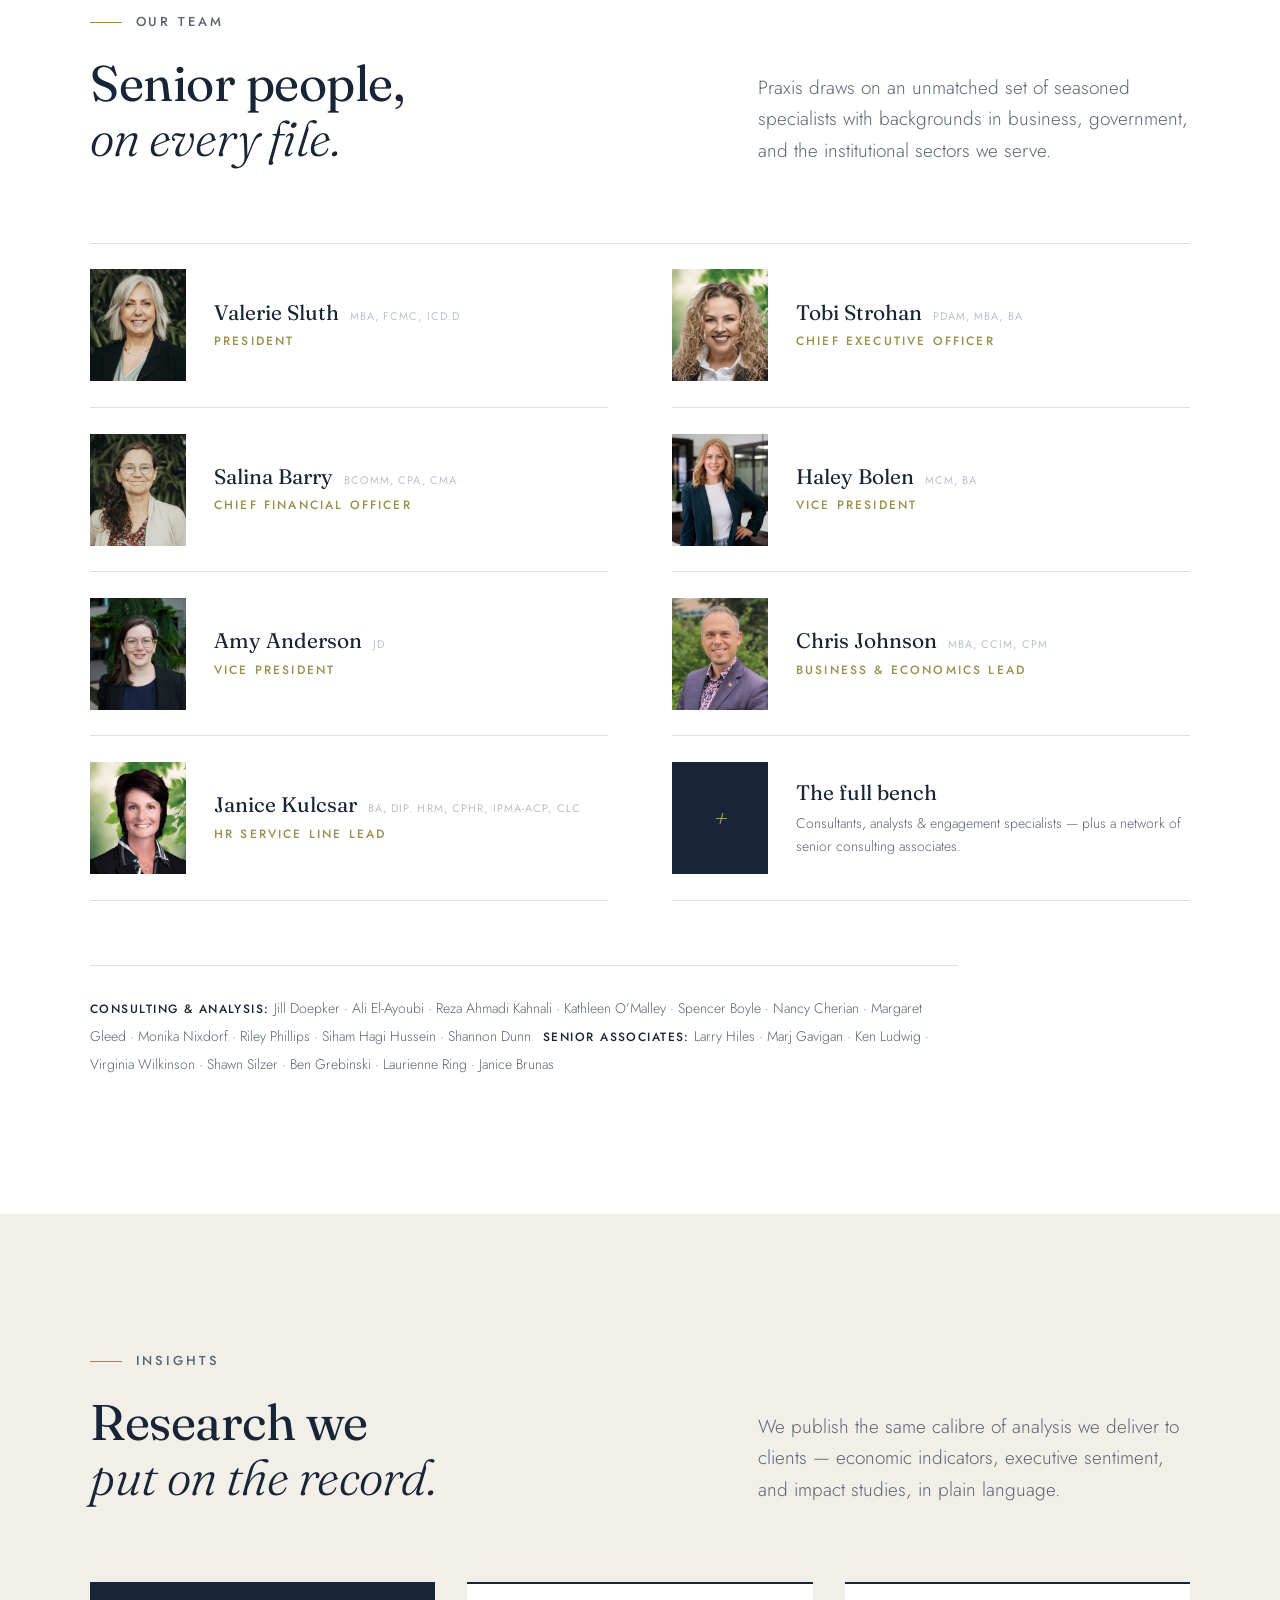
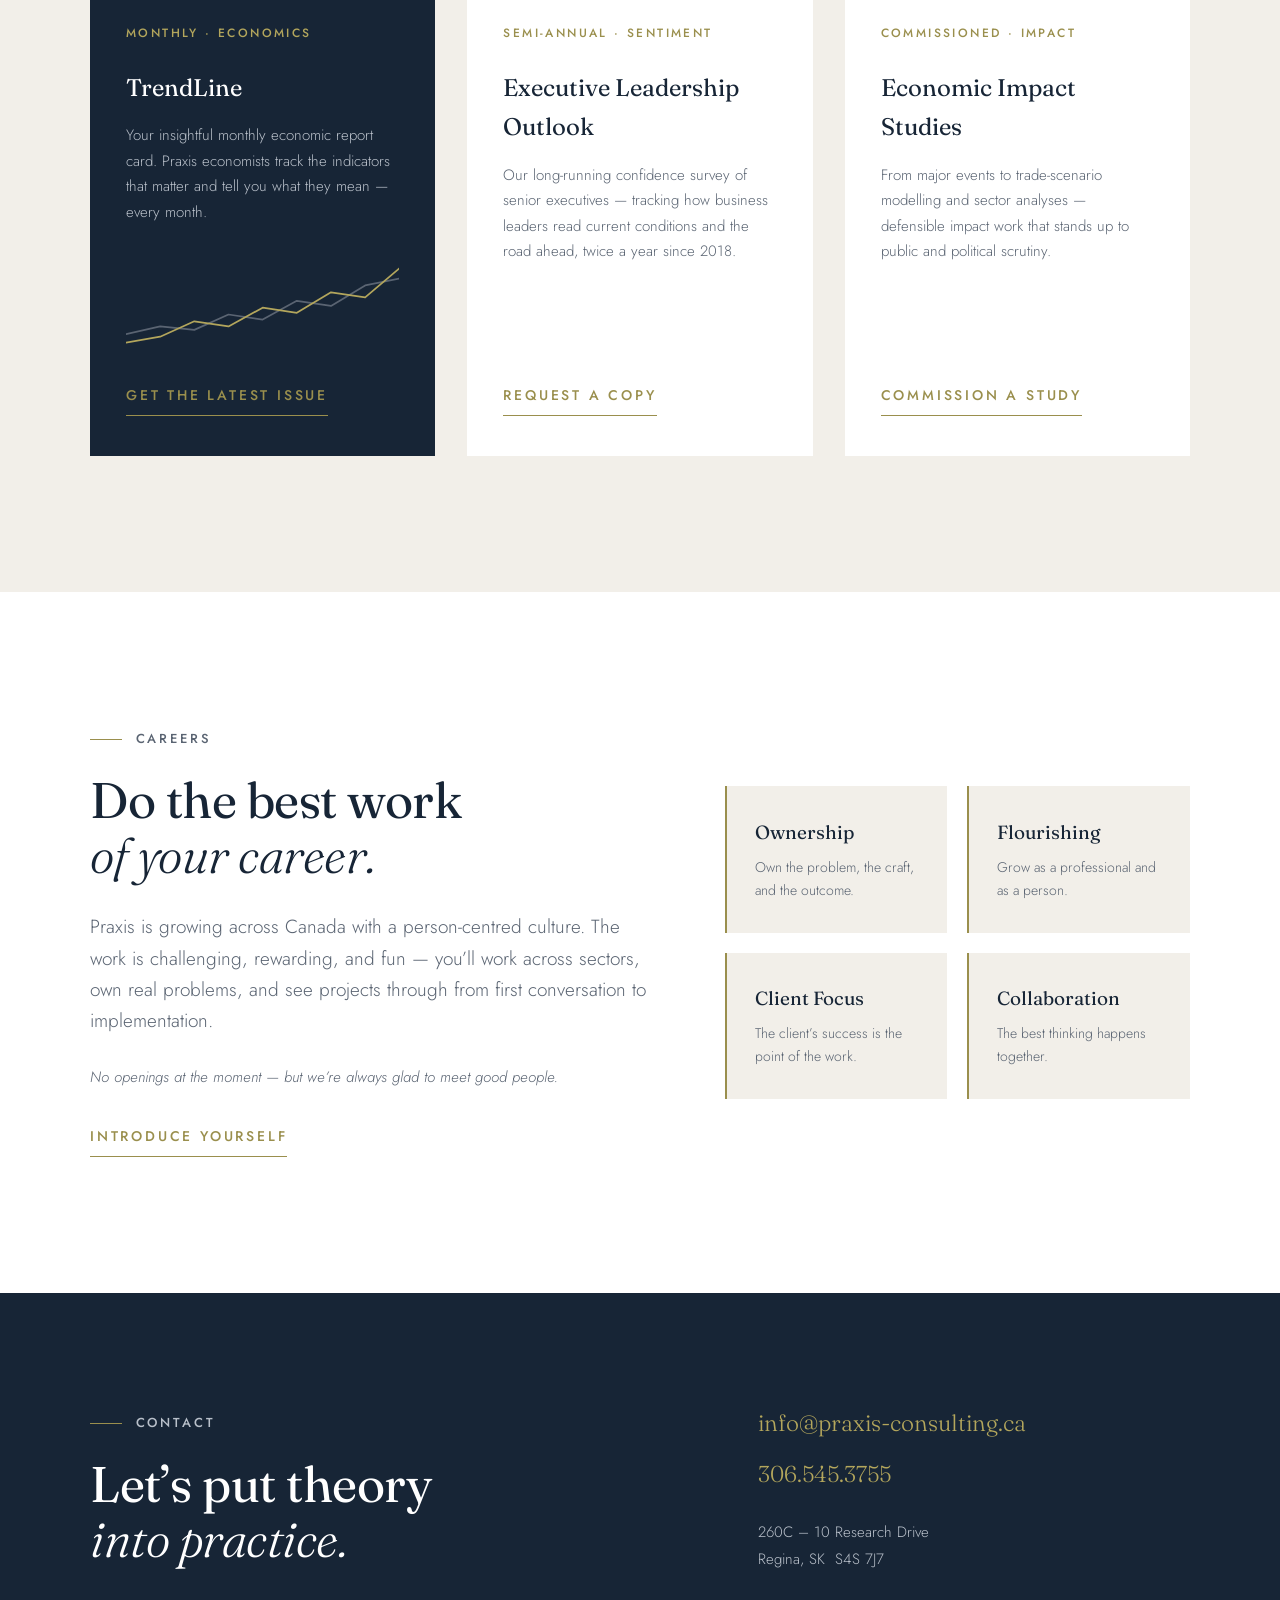
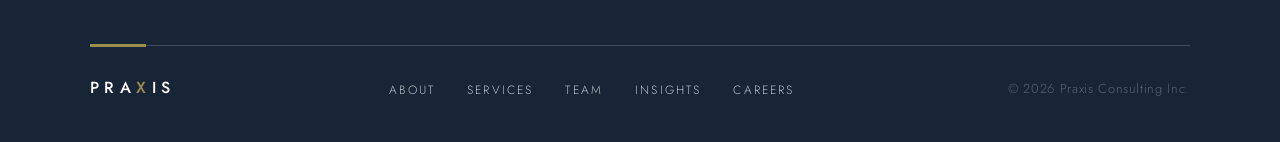
==== commit 9f36bf59: "Make hero photos full-bleed with ink scrim overlay Co-Authored-By: Claude Fable 5 <noreply@anthropic" ====
--- a/index.html
+++ b/index.html
@@ -8,7 +8,7 @@
 <link rel="preconnect" href="https://fonts.googleapis.com">
 <link rel="preconnect" href="https://fonts.gstatic.com" crossorigin>
 <link href="https://fonts.googleapis.com/css2?family=Fraunces:ital,opsz,wght@0,9..144,300;0,9..144,400;0,9..144,500;0,9..144,600;1,9..144,300;1,9..144,400&family=Jost:ital,wght@0,300;0,400;0,500;0,600;1,400&display=swap" rel="stylesheet">
-<link rel="stylesheet" href="css/styles.css?v=7">
+<link rel="stylesheet" href="css/styles.css?v=8">
 </head>
 <body>
 
--- a/css/styles.css
+++ b/css/styles.css
@@ -244,7 +244,7 @@
   position: relative;
   display: flex;
   align-items: center;
-  min-height: min(82svh, 880px);
+  min-height: min(86svh, 920px);
 }
 
 .hero-inner {
@@ -253,12 +253,29 @@
   padding-block: clamp(4rem, 10vh, 7rem);
 }
 
-.hero-copy { max-width: min(34em, 52%); }
+.hero-copy { max-width: 34em; }
+
+.hero .eyebrow { color: rgba(228, 222, 214, 0.9); }
+
+.hero h1 { color: var(--white); }
+
+.hero h1 em { color: var(--gold-bright); }
+
+.hero .lede { color: rgba(228, 222, 214, 0.88); }
+
+.hero .btn-quiet { color: rgba(228, 222, 214, 0.85); }
+
+.hero .btn-quiet:hover { color: var(--white); border-color: rgba(228, 222, 214, 0.5); }
+
+.hero .btn-rule { color: var(--gold-bright); border-color: var(--gold-bright); }
+
+.hero .btn-rule:hover { color: var(--white); border-color: var(--white); }
+
+.hero-chevrons { display: none; }
 
 .hero-media {
   position: absolute;
-  inset: 0 0 0 auto;
-  width: 46vw;
+  inset: 0;
 }
 
 .hero-media-frame {
@@ -266,15 +283,16 @@
   width: 100%;
   height: 100%;
   overflow: hidden;
-  background: var(--ivory);
+  background: var(--ink);
 }
 
 .hero-media-frame::after {
   content: "";
   position: absolute;
   inset: 0;
-  background: linear-gradient(90deg, var(--white), rgba(255, 255, 255, 0) 22%),
-              linear-gradient(0deg, rgba(23, 37, 54, 0.08), transparent 30%);
+  background:
+    linear-gradient(90deg, rgba(16, 27, 40, 0.82) 0%, rgba(16, 27, 40, 0.55) 34%, rgba(16, 27, 40, 0.12) 68%, rgba(16, 27, 40, 0.25) 100%),
+    linear-gradient(0deg, rgba(16, 27, 40, 0.55), transparent 32%);
   pointer-events: none;
 }
 
@@ -926,10 +944,11 @@
 /* ---------- Responsive ---------- */
 
 @media (max-width: 960px) {
-  .hero-body { display: block; min-height: 0; }
-  .hero-copy { max-width: 34em; }
-  .hero-media { position: static; width: 100%; height: clamp(280px, 52vw, 460px); }
-  .hero-media-frame::after { background: linear-gradient(0deg, var(--white), rgba(255, 255, 255, 0) 18%); }
+  .hero-body { min-height: min(78svh, 720px); }
+  .hero-media-frame::after {
+    background:
+      linear-gradient(180deg, rgba(16, 27, 40, 0.35), rgba(16, 27, 40, 0.62) 55%, rgba(16, 27, 40, 0.8) 100%);
+  }
   .strip-grid { grid-template-columns: repeat(2, 1fr); }
   .about-grid, .careers-grid { grid-template-columns: 1fr; }
   .section-head-split { grid-template-columns: 1fr; align-items: start; }
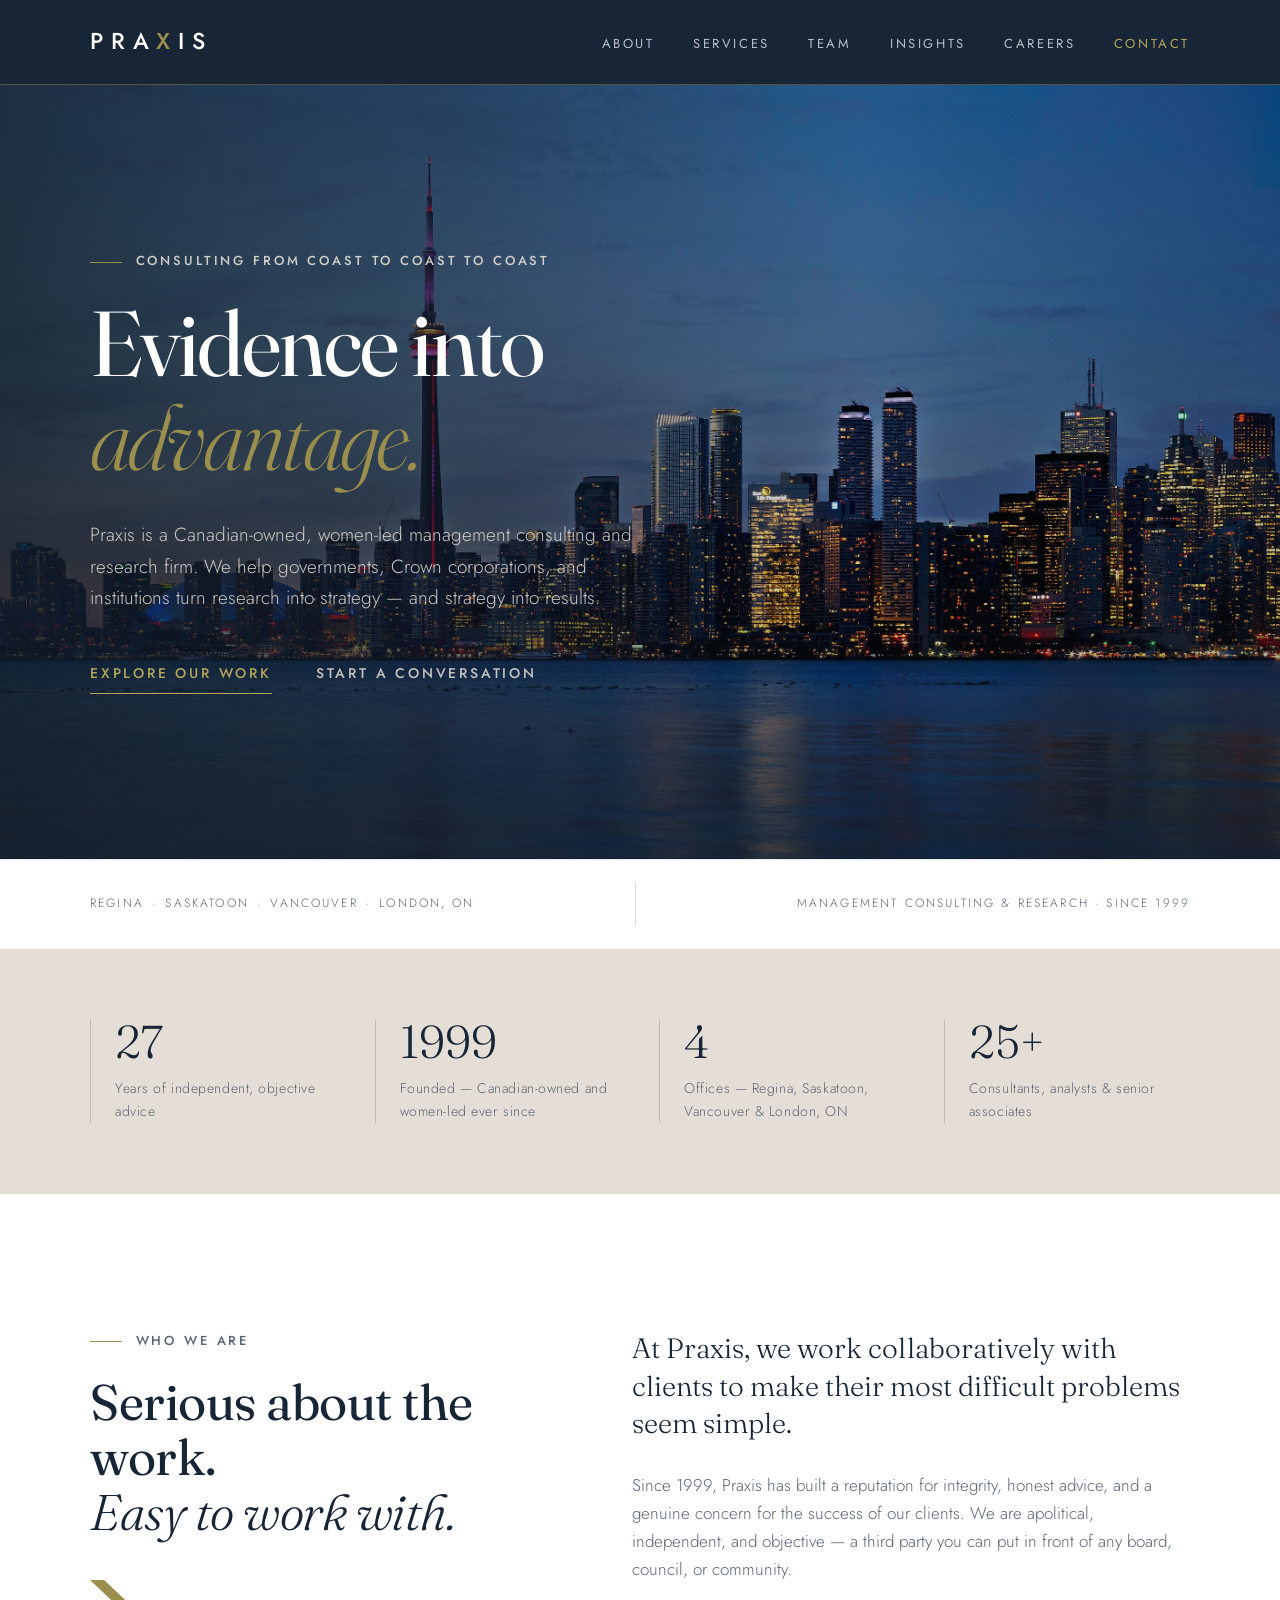
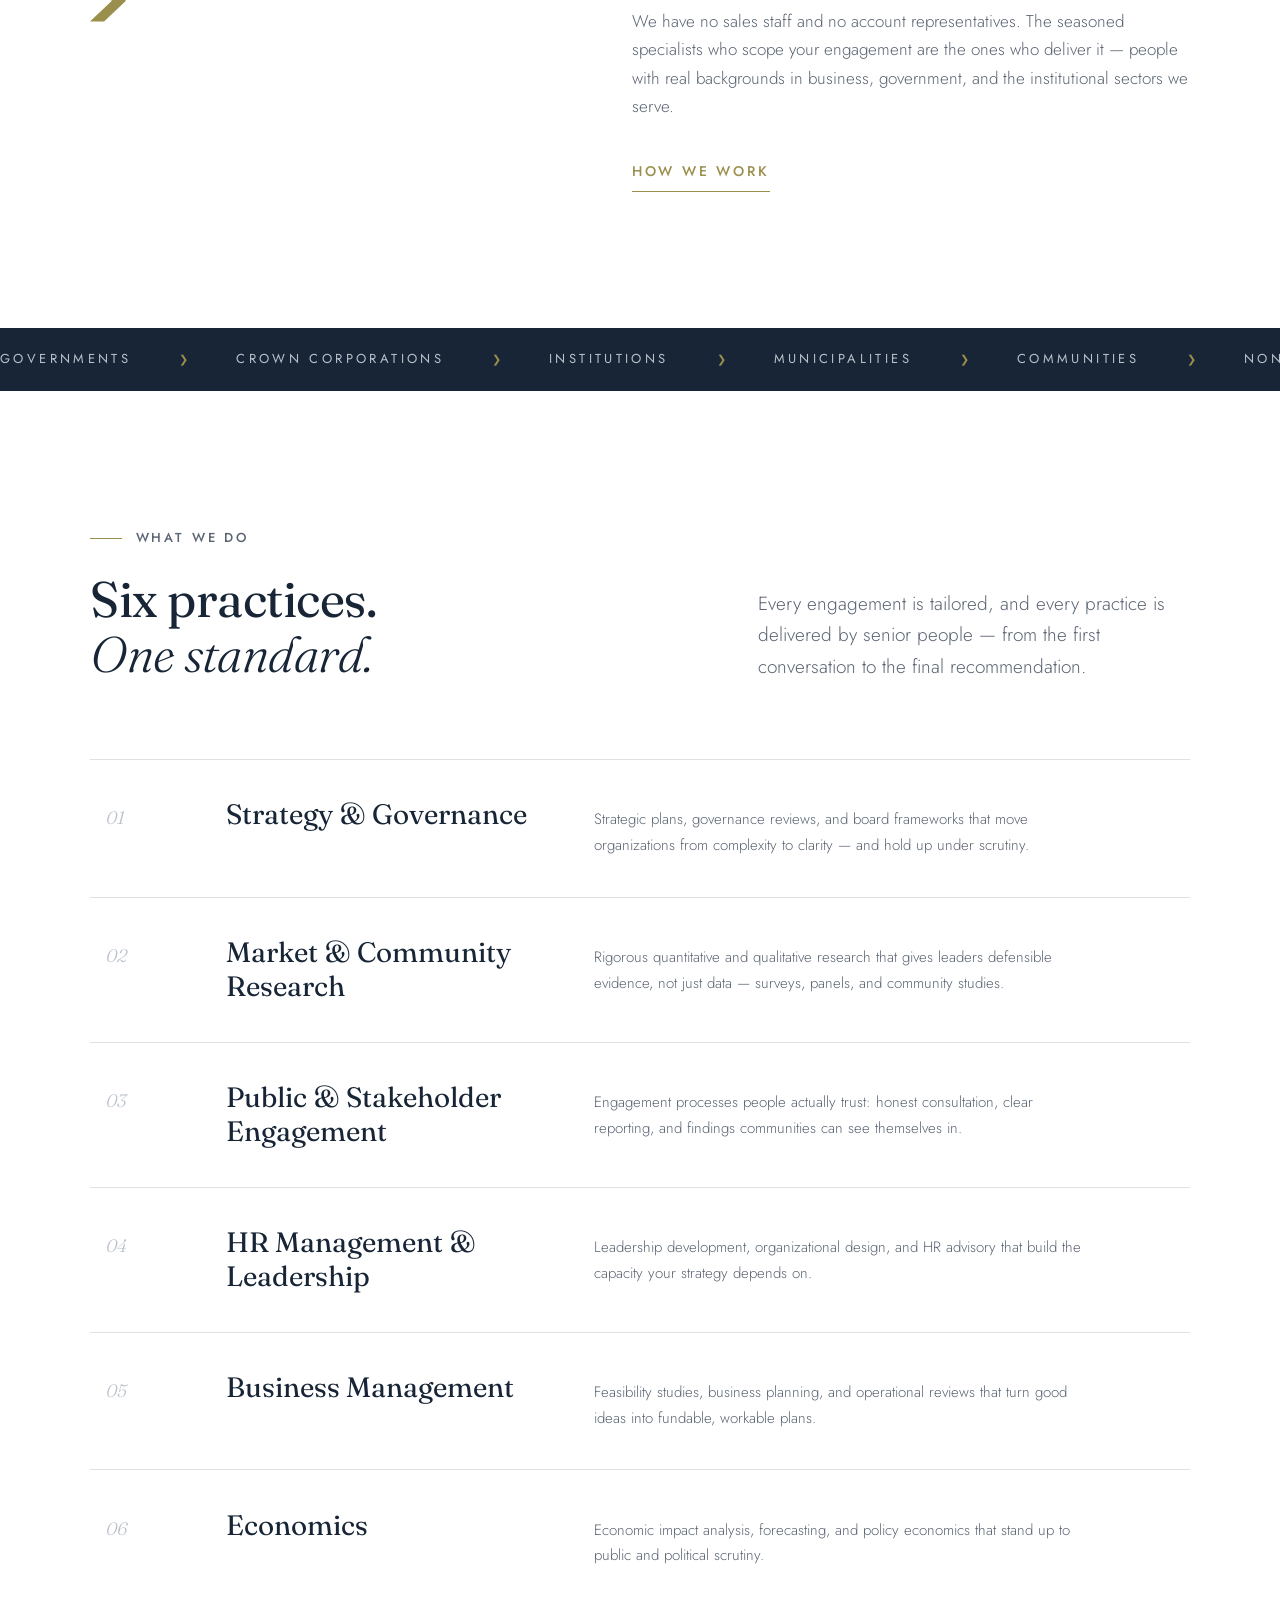
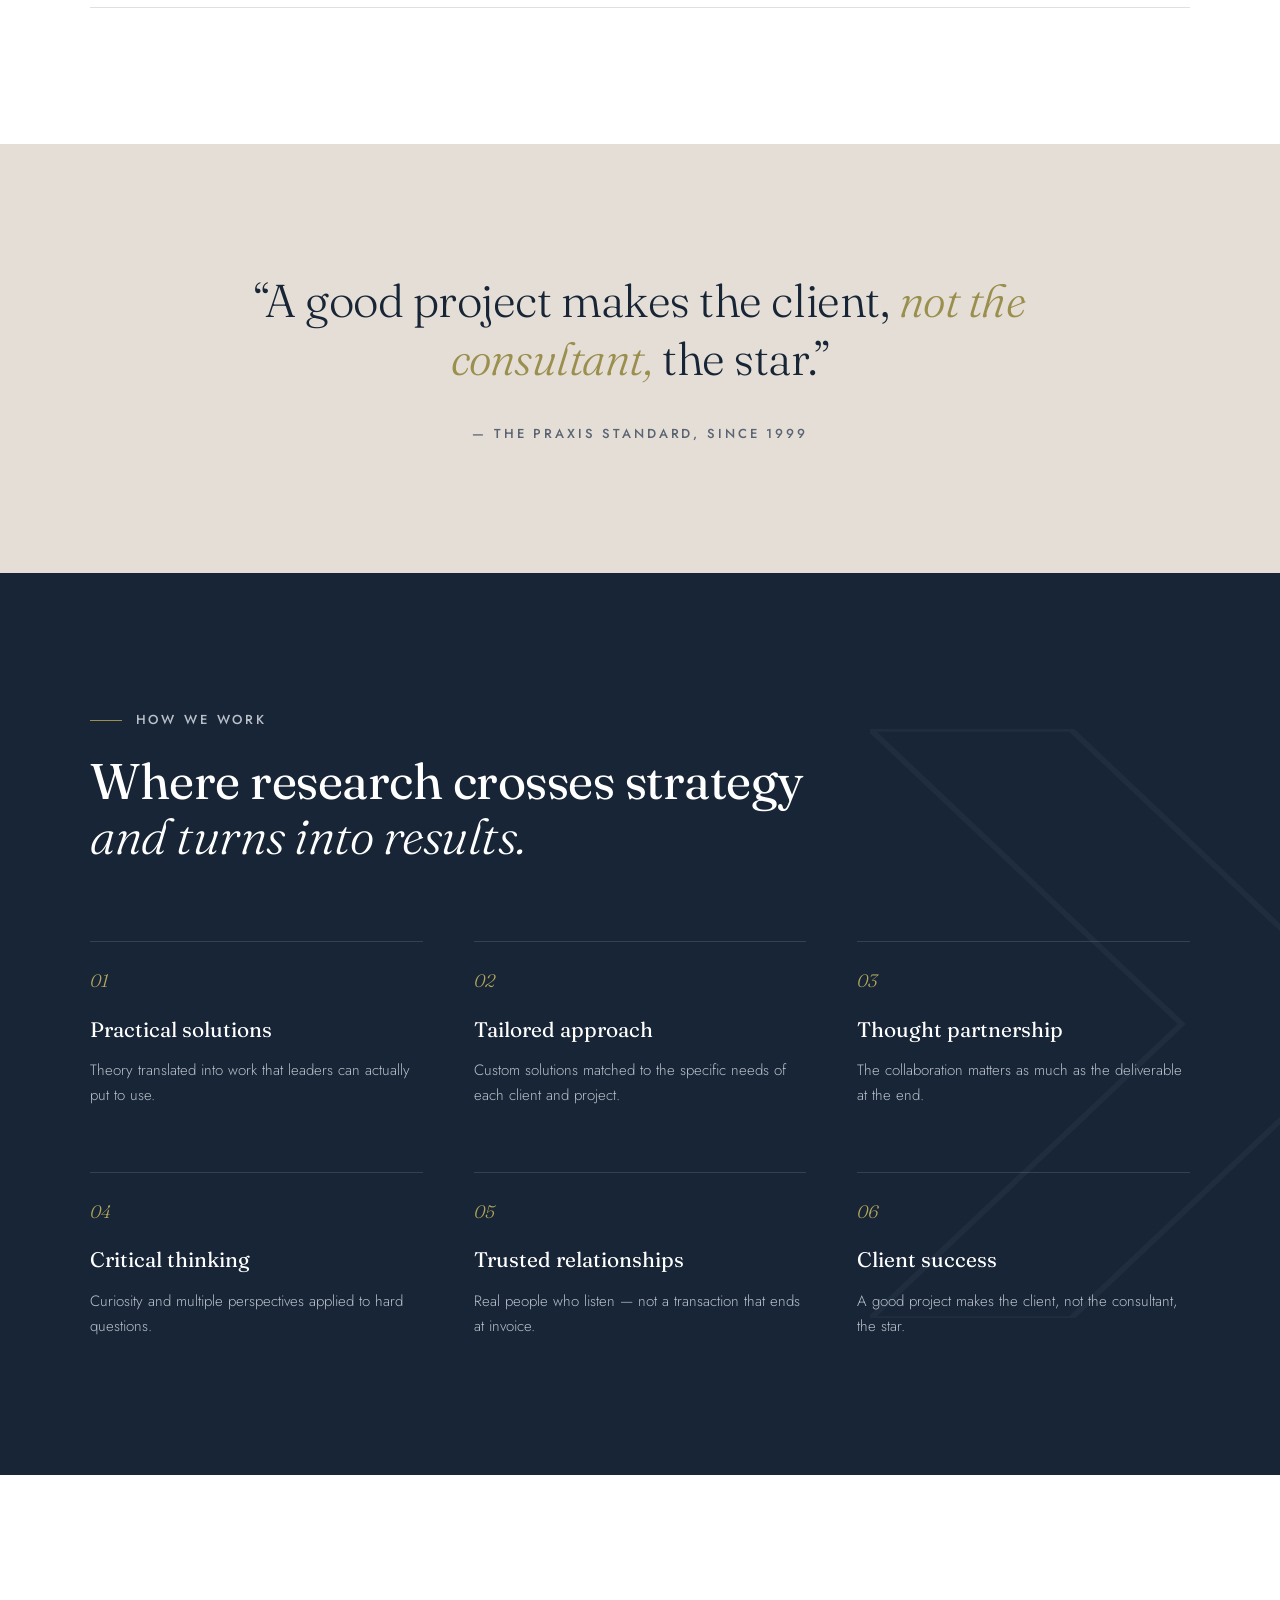
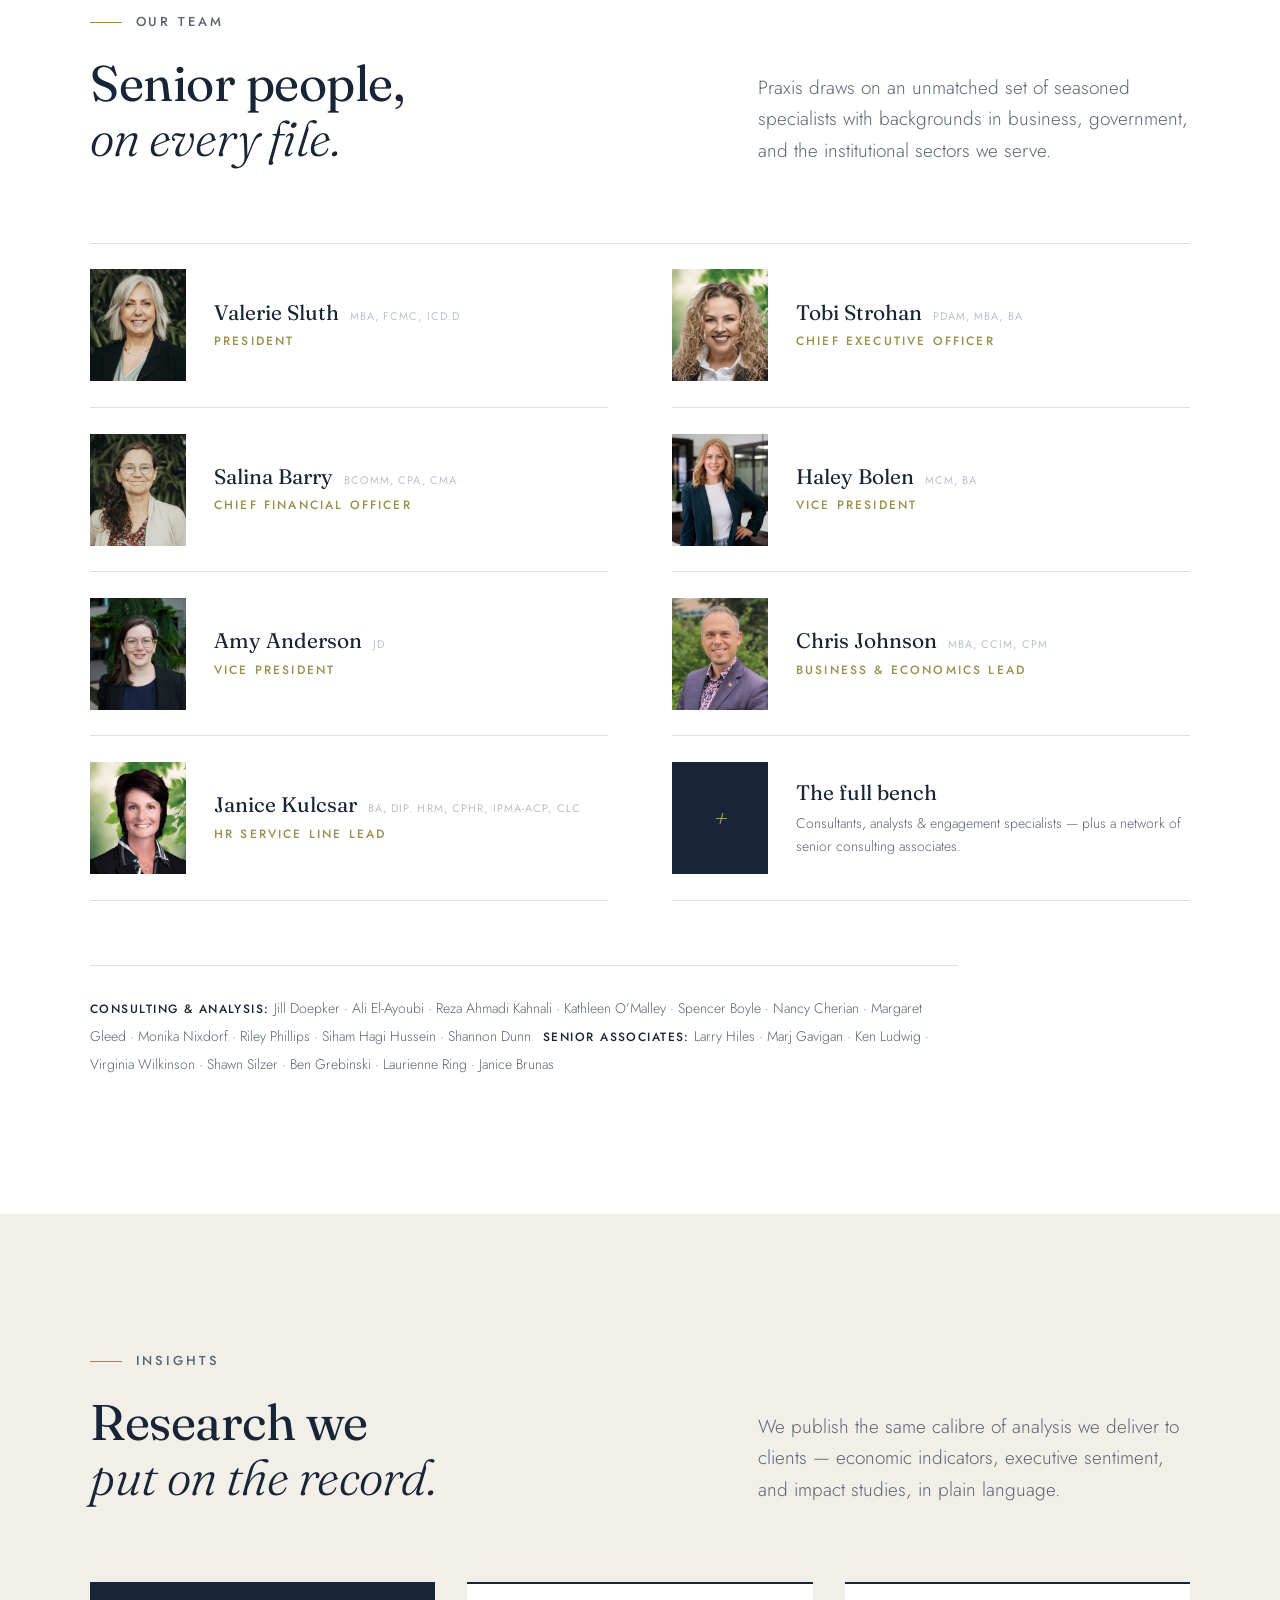
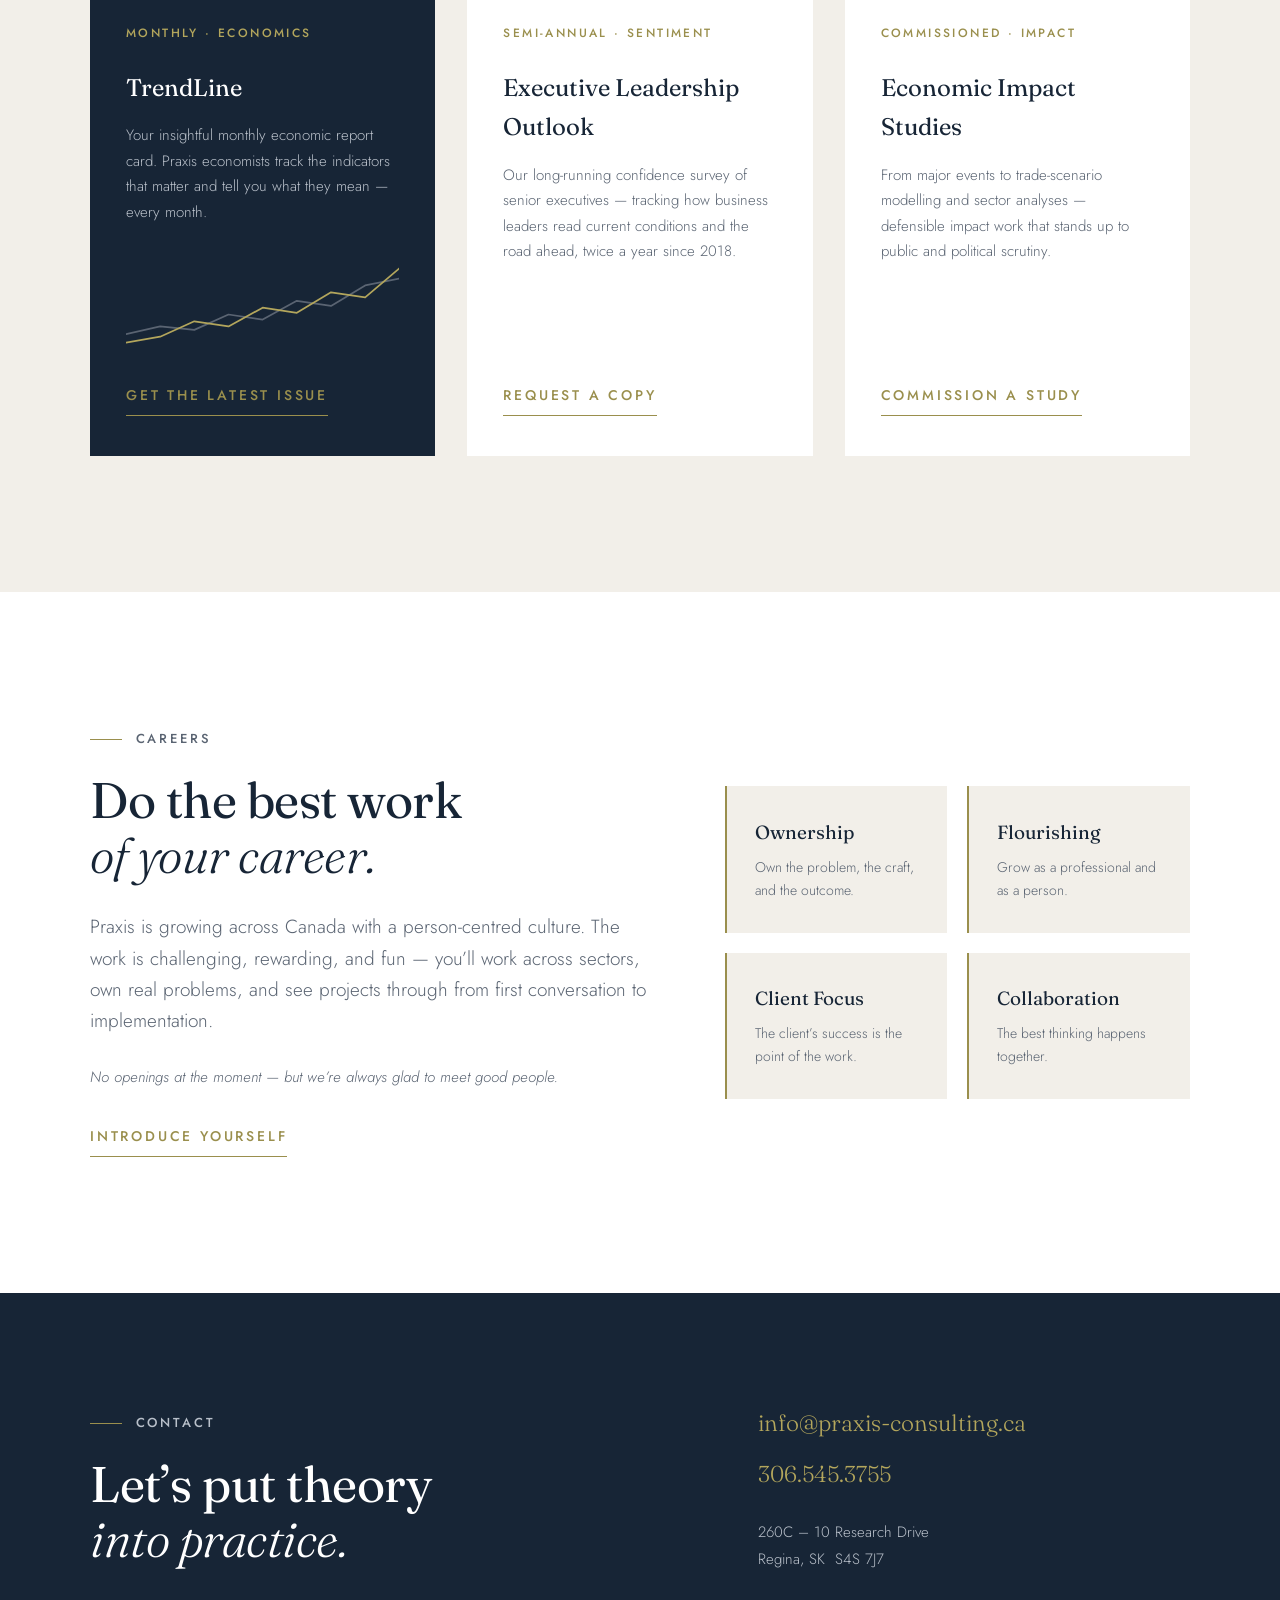
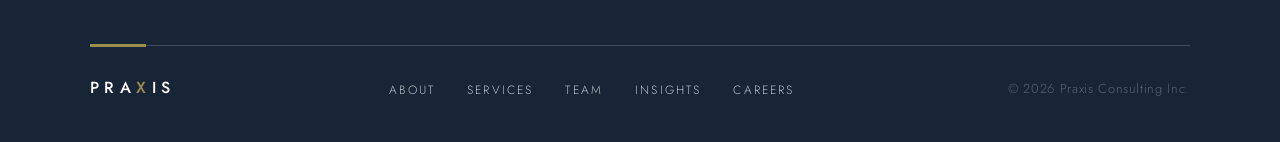
==== commit 28e0eb0e: "Frame the national imagery: 'Consulting from coast to coast to coast' Co-Authored-By: Claude Fable 5" ====
--- a/index.html
+++ b/index.html
@@ -8,7 +8,7 @@
 <link rel="preconnect" href="https://fonts.googleapis.com">
 <link rel="preconnect" href="https://fonts.gstatic.com" crossorigin>
 <link href="https://fonts.googleapis.com/css2?family=Fraunces:ital,opsz,wght@0,9..144,300;0,9..144,400;0,9..144,500;0,9..144,600;1,9..144,300;1,9..144,400&family=Jost:ital,wght@0,300;0,400;0,500;0,600;1,400&display=swap" rel="stylesheet">
-<link rel="stylesheet" href="css/styles.css?v=8">
+<link rel="stylesheet" href="css/styles.css?v=9">
 </head>
 <body>
 
@@ -60,7 +60,7 @@
       </div>
       <div class="container hero-inner">
         <div class="hero-copy">
-          <p class="eyebrow reveal-load" style="--d:0">Management consulting &amp; research &middot; Since 1999</p>
+          <p class="eyebrow reveal-load" style="--d:0">Consulting from coast to coast to coast</p>
           <h1 class="reveal-load" style="--d:1">Evidence into<br><em>advantage.</em></h1>
           <p class="lede reveal-load" style="--d:2">Praxis is a Canadian-owned, women-led management consulting and research firm. We help governments, Crown corporations, and institutions turn research into strategy &mdash; and strategy into results.</p>
           <div class="hero-actions reveal-load" style="--d:3">
@@ -74,7 +74,7 @@
       <div class="container hero-foot-inner">
         <p>Regina&ensp;&middot;&ensp;Saskatoon&ensp;&middot;&ensp;Vancouver&ensp;&middot;&ensp;London,&thinsp;ON</p>
         <a class="scroll-hint" href="#stats" aria-label="Scroll to content"><span></span></a>
-        <p>Working across Canada</p>
+        <p>Management consulting &amp; research &middot; Since 1999</p>
       </div>
     </div>
   </section>
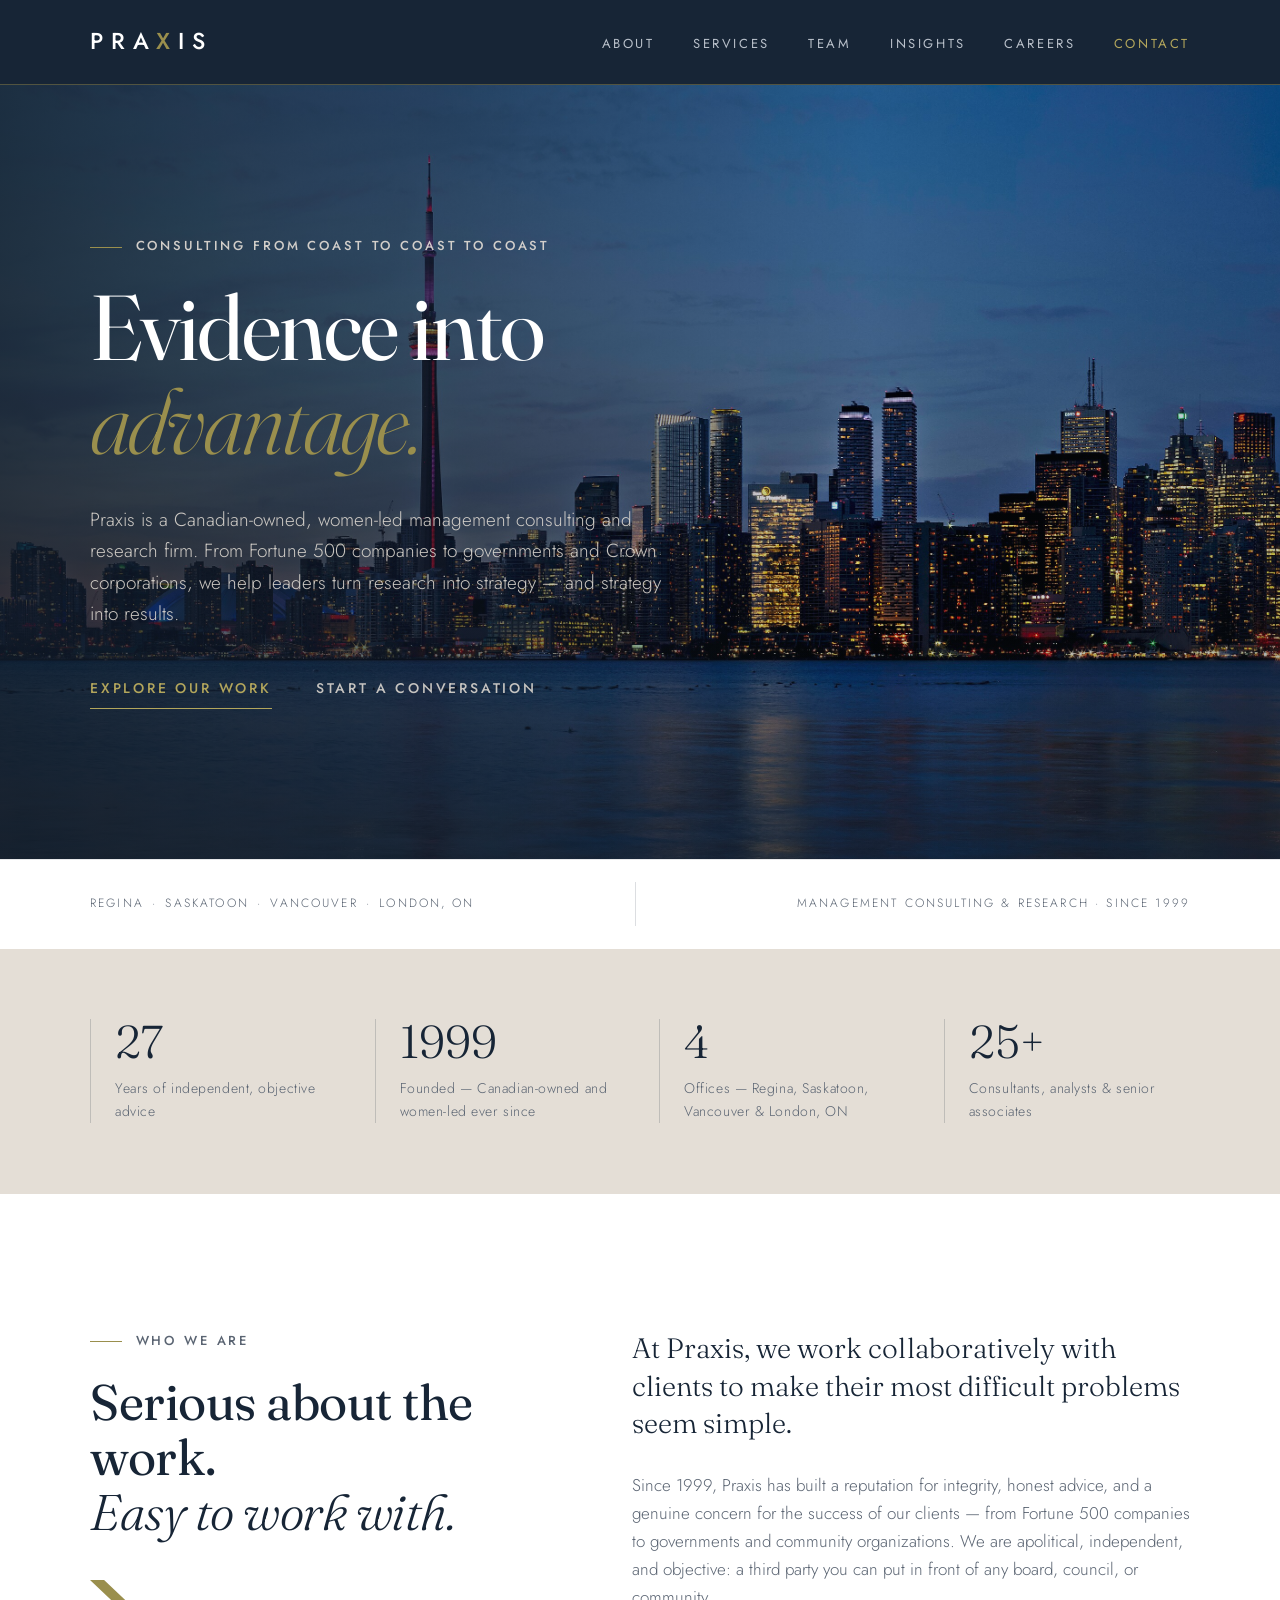
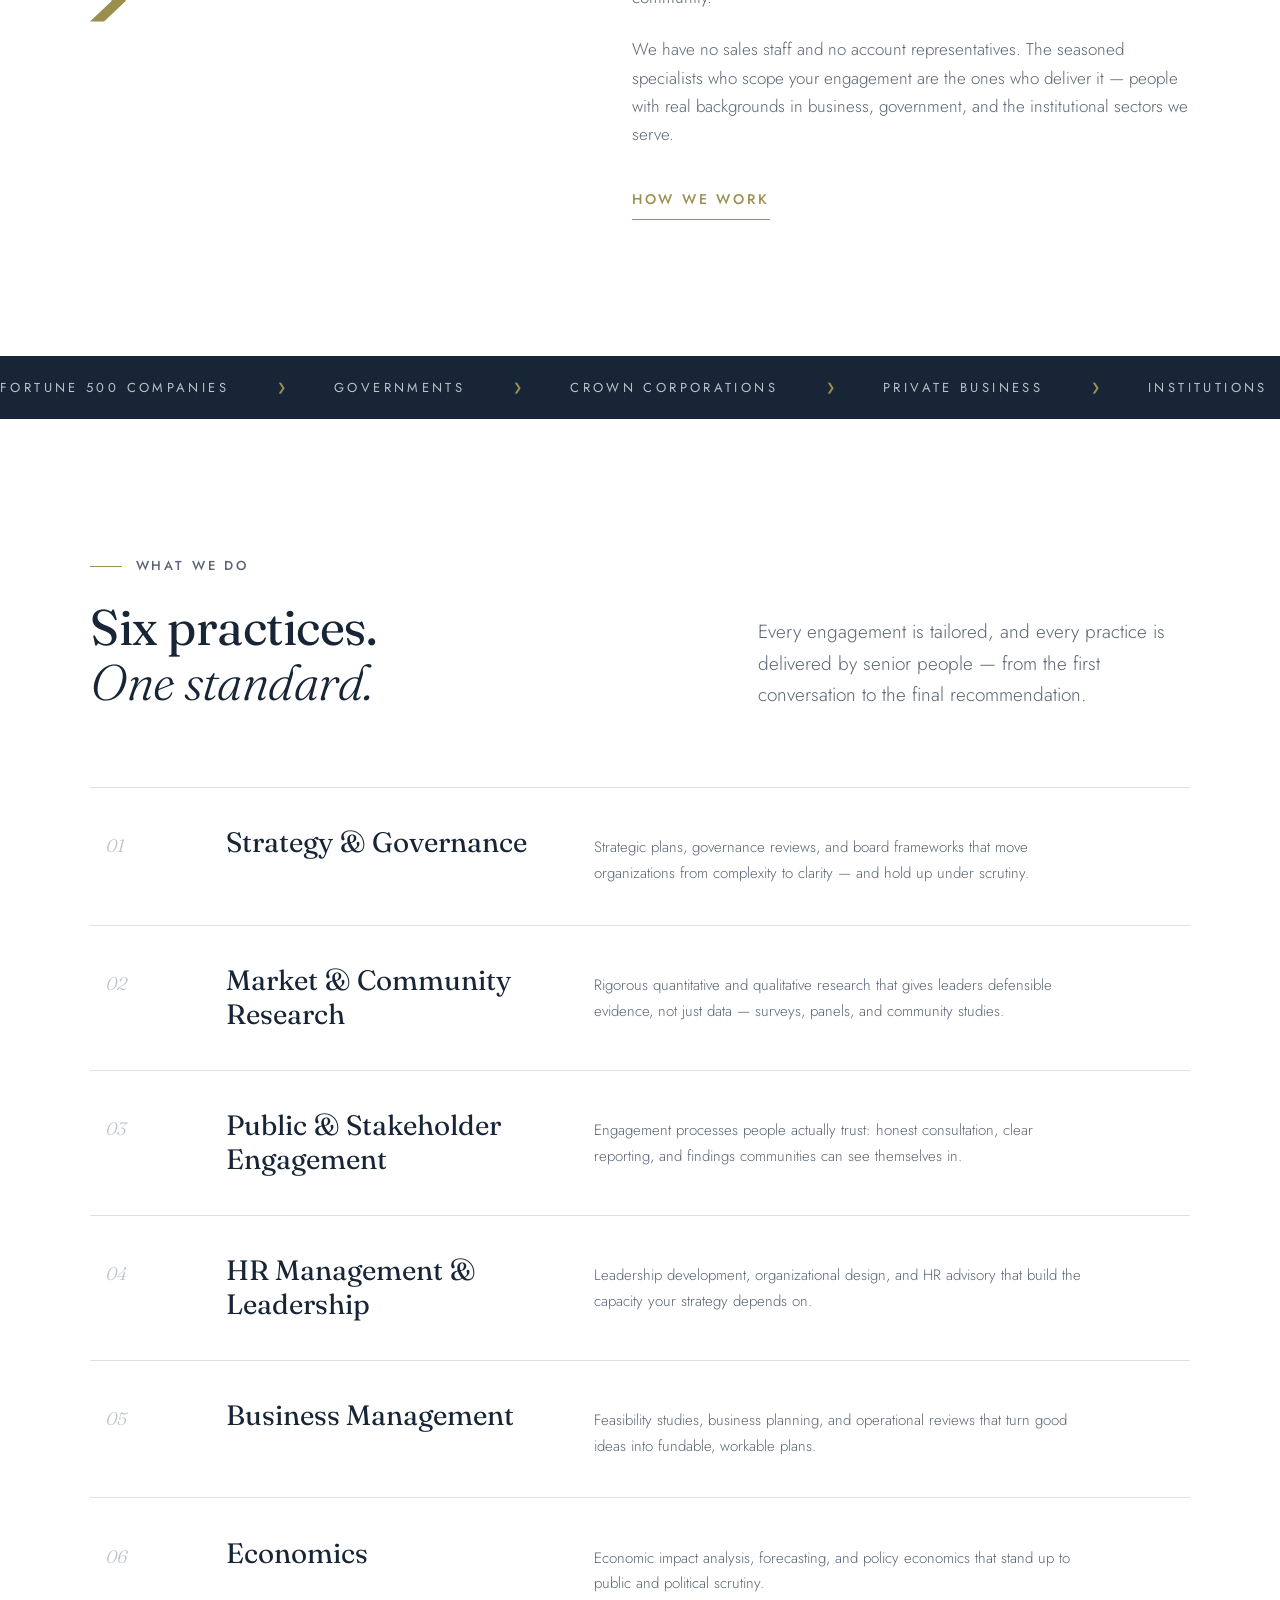
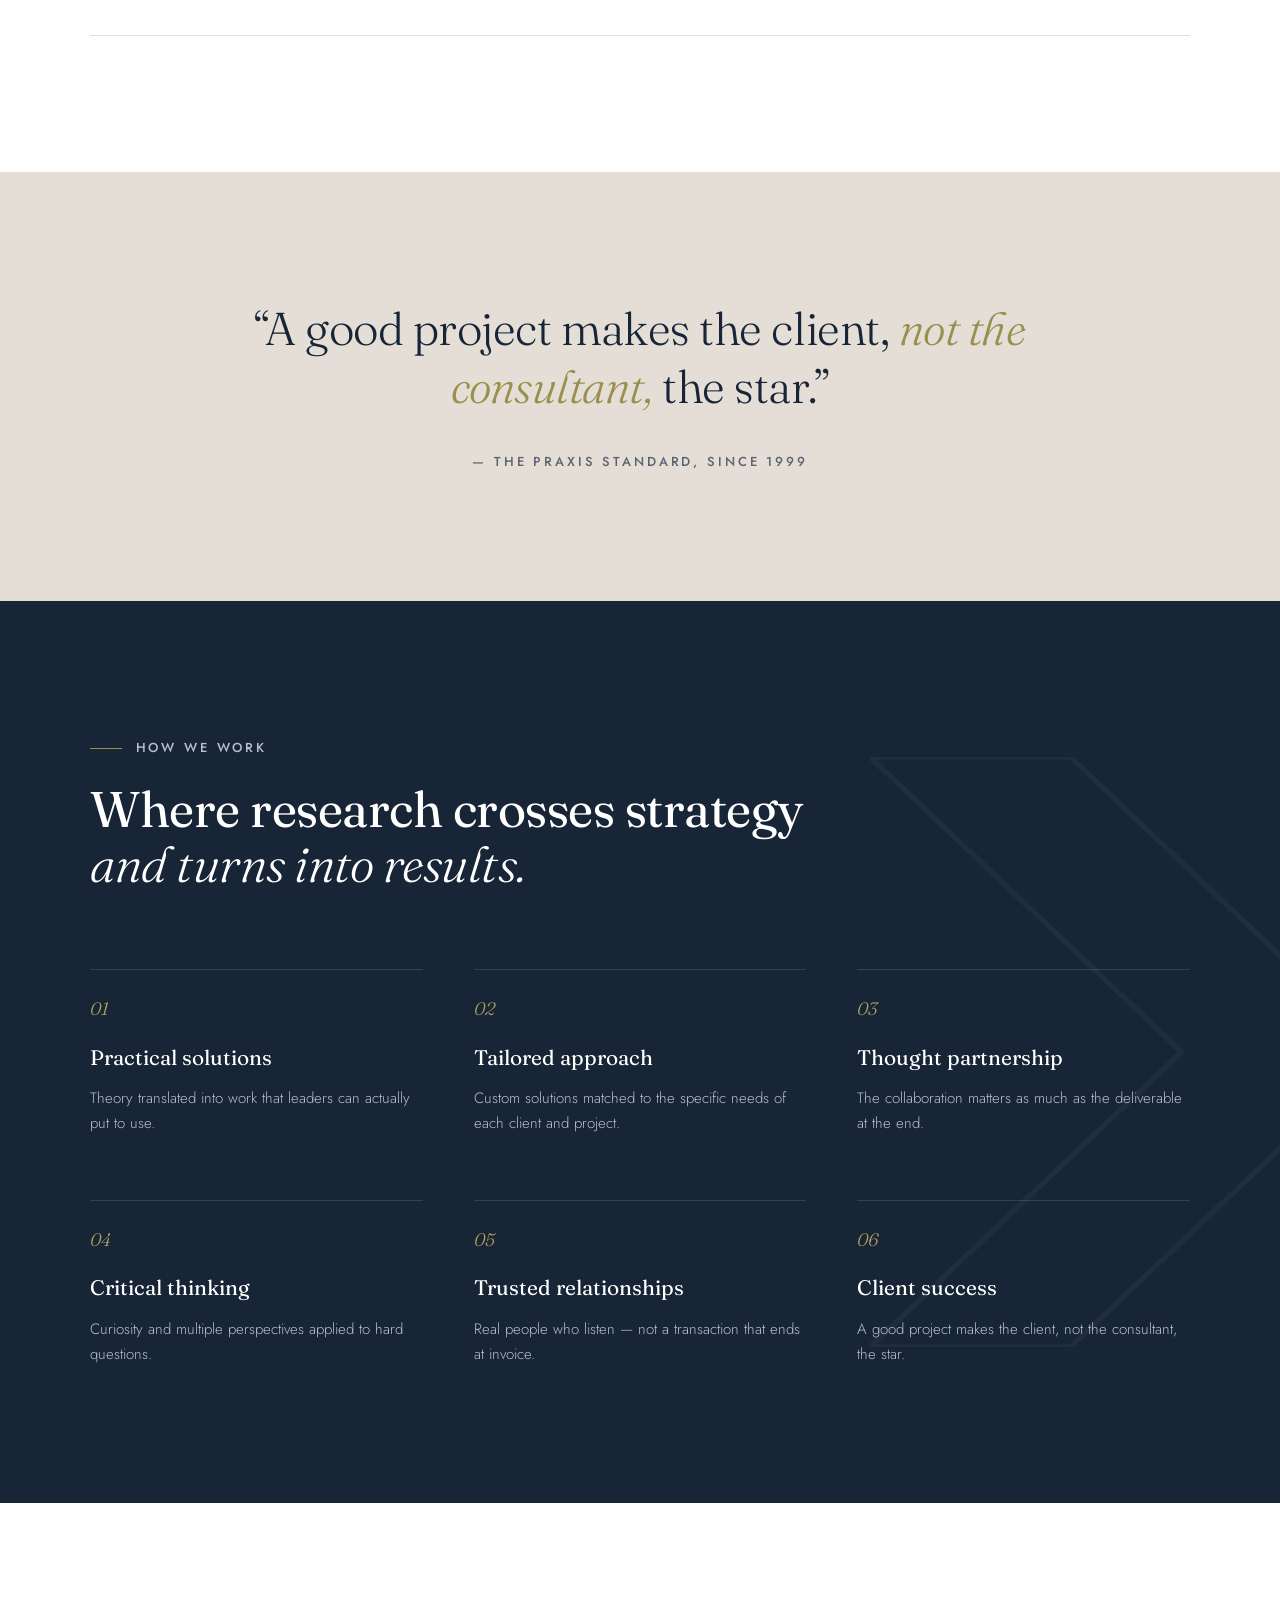
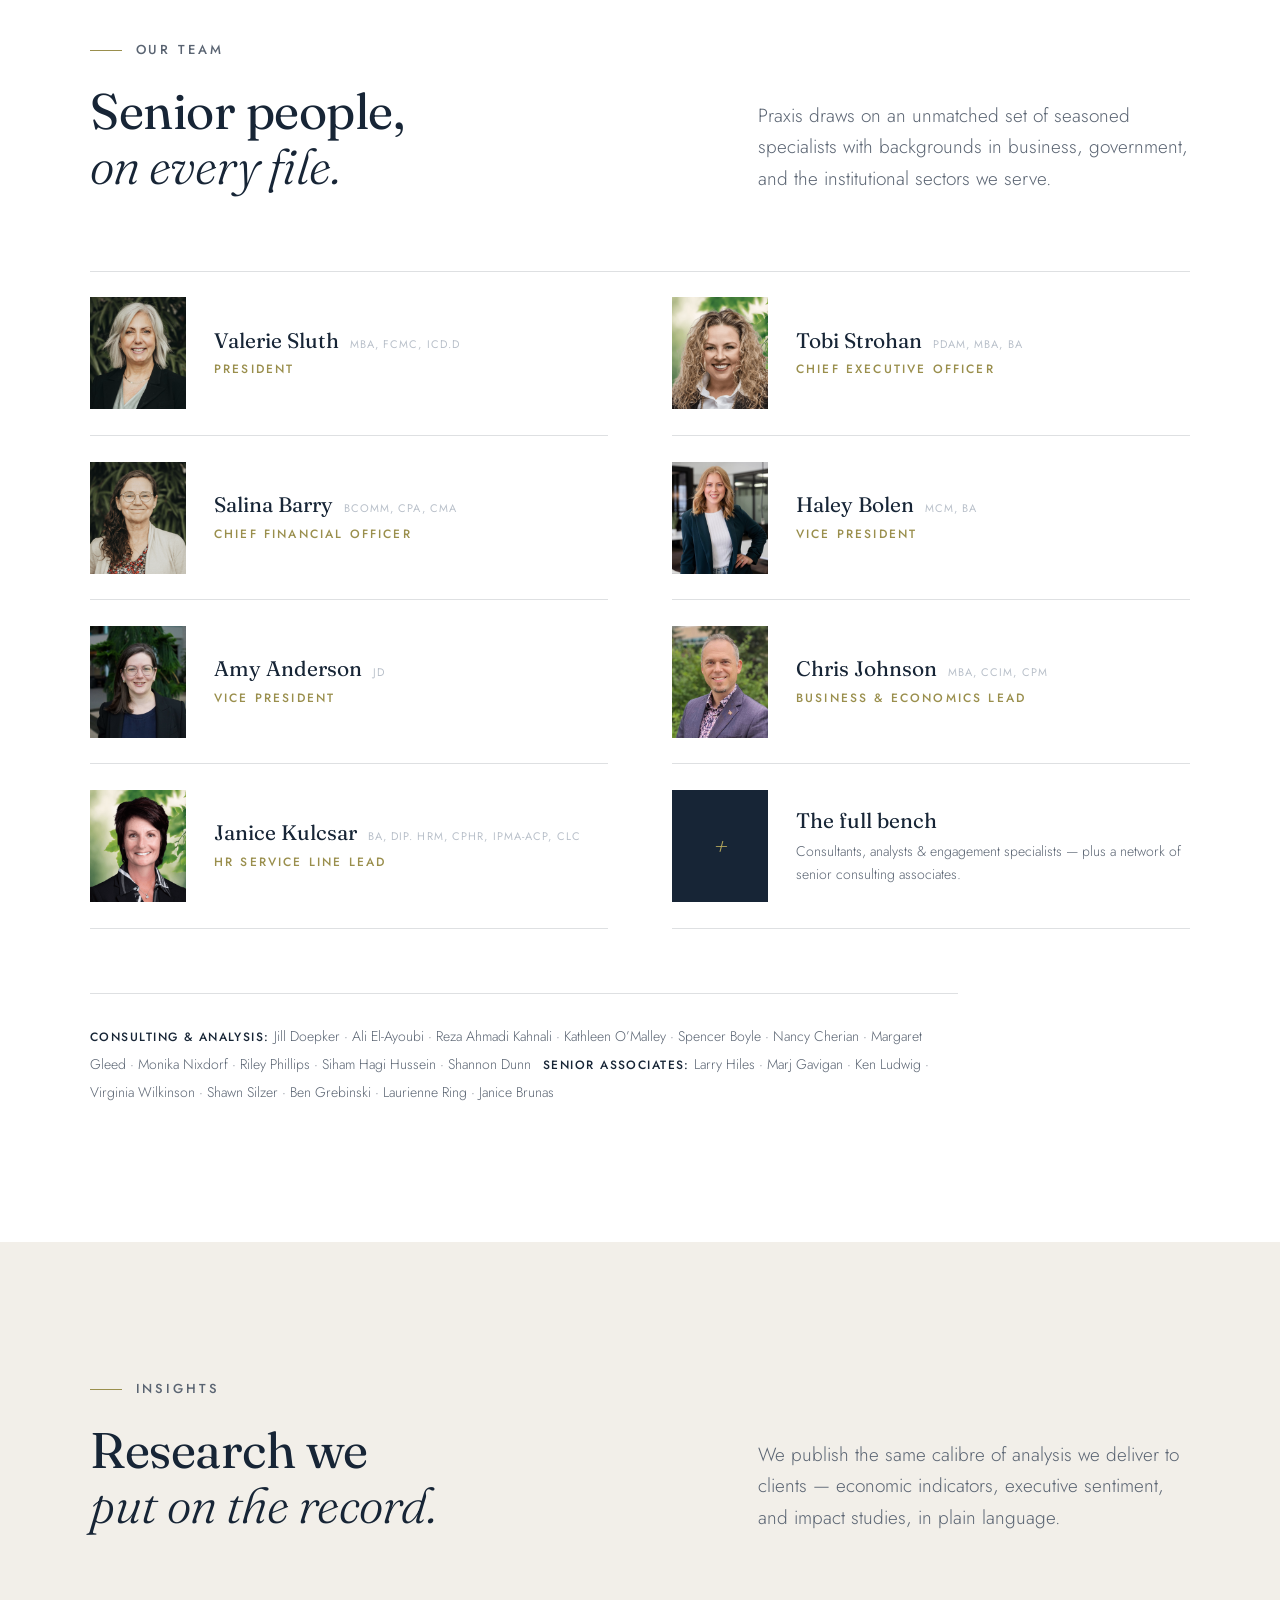
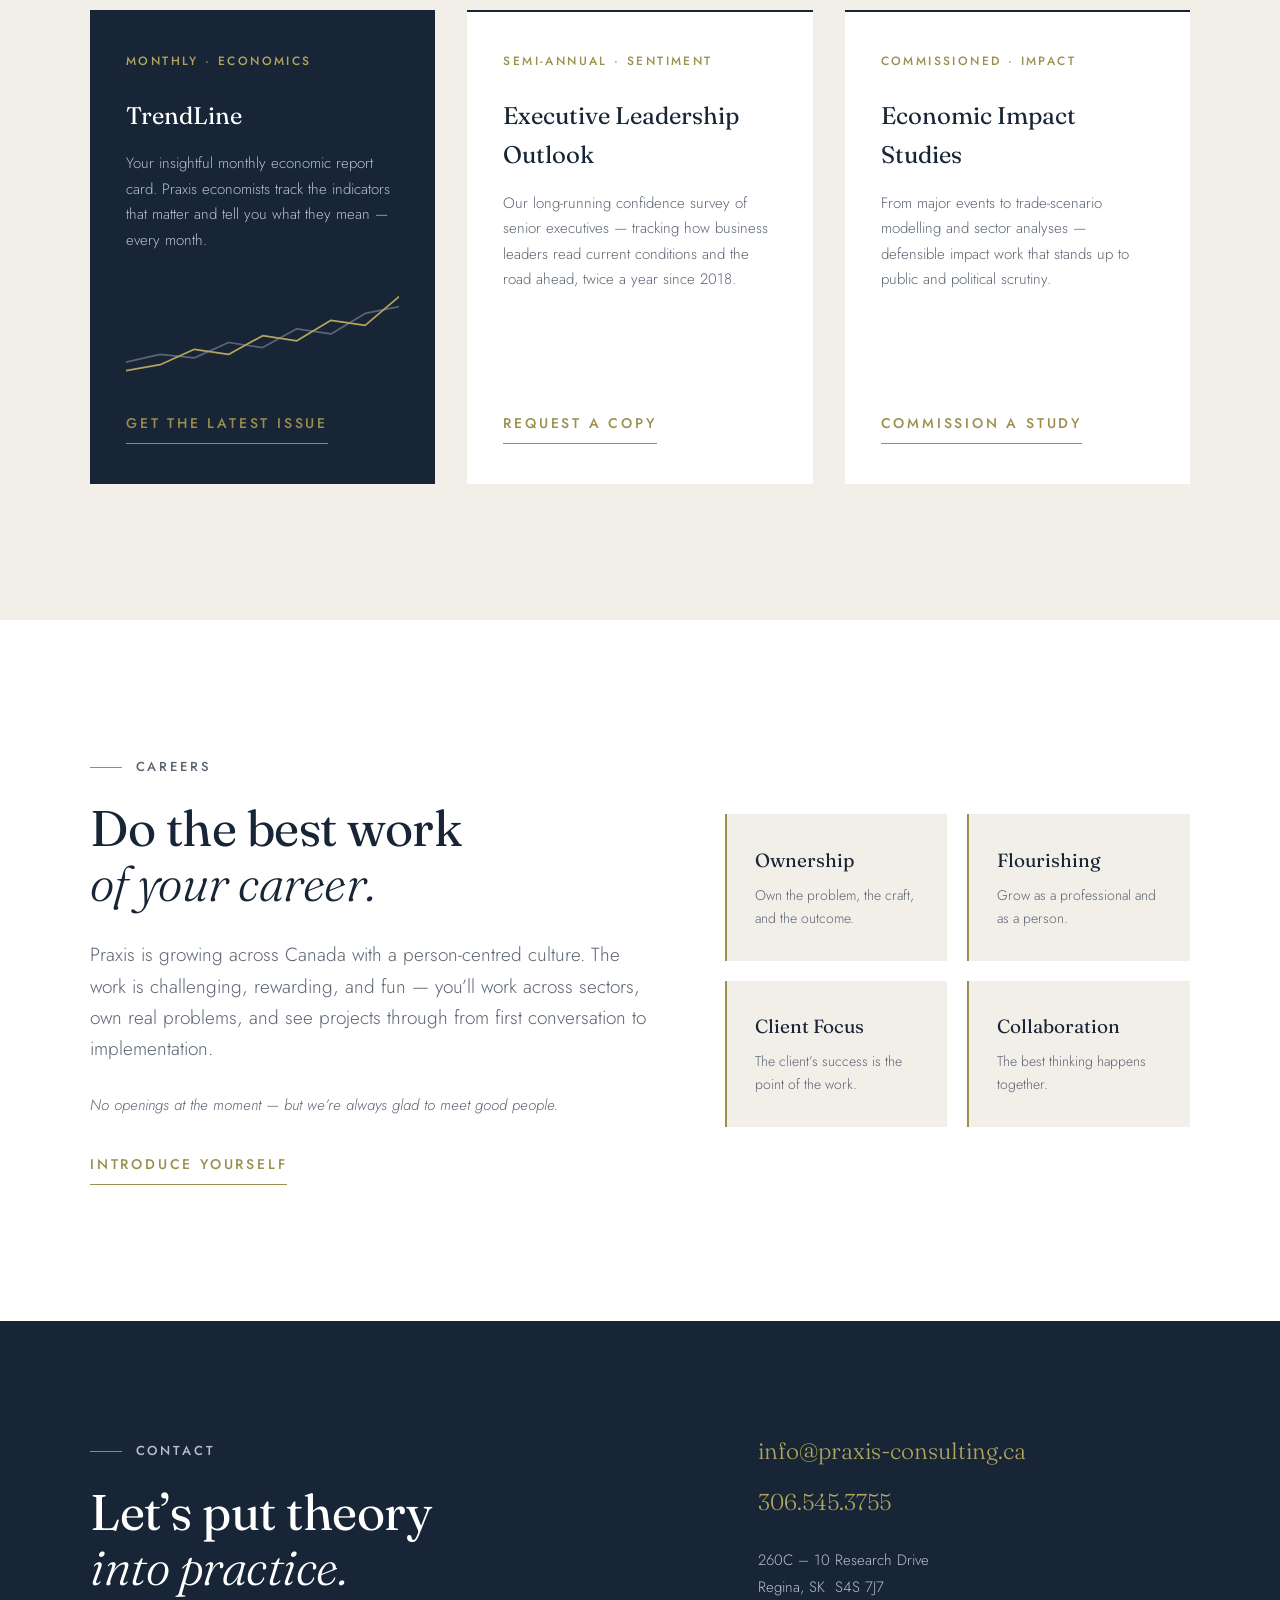
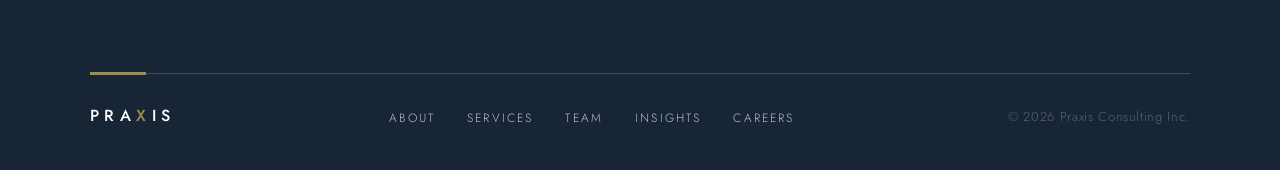
==== commit e7ae22ca: "Deploy photo chooser to live site; reset picks; add Fortune 500 business focus Co-Authored-By: Claud" ====
--- a/index.html
+++ b/index.html
@@ -8,7 +8,7 @@
 <link rel="preconnect" href="https://fonts.googleapis.com">
 <link rel="preconnect" href="https://fonts.gstatic.com" crossorigin>
 <link href="https://fonts.googleapis.com/css2?family=Fraunces:ital,opsz,wght@0,9..144,300;0,9..144,400;0,9..144,500;0,9..144,600;1,9..144,300;1,9..144,400&family=Jost:ital,wght@0,300;0,400;0,500;0,600;1,400&display=swap" rel="stylesheet">
-<link rel="stylesheet" href="css/styles.css?v=9">
+<link rel="stylesheet" href="css/styles.css?v=10">
 </head>
 <body>
 
@@ -62,7 +62,7 @@
         <div class="hero-copy">
           <p class="eyebrow reveal-load" style="--d:0">Consulting from coast to coast to coast</p>
           <h1 class="reveal-load" style="--d:1">Evidence into<br><em>advantage.</em></h1>
-          <p class="lede reveal-load" style="--d:2">Praxis is a Canadian-owned, women-led management consulting and research firm. We help governments, Crown corporations, and institutions turn research into strategy &mdash; and strategy into results.</p>
+          <p class="lede reveal-load" style="--d:2">Praxis is a Canadian-owned, women-led management consulting and research firm. From Fortune 500 companies to governments and Crown corporations, we help leaders turn research into strategy &mdash; and strategy into results.</p>
           <div class="hero-actions reveal-load" style="--d:3">
             <a class="btn-rule" href="#services">Explore our work</a>
             <a class="btn-quiet" href="#contact">Start a conversation</a>
@@ -101,7 +101,7 @@
       </div>
       <div class="about-body reveal">
         <p class="about-lead">At Praxis, we work collaboratively with clients to make their most difficult problems seem&nbsp;simple.</p>
-        <p>Since 1999, Praxis has built a reputation for integrity, honest advice, and a genuine concern for the success of our clients. We are apolitical, independent, and objective &mdash; a third party you can put in front of any board, council, or community.</p>
+        <p>Since 1999, Praxis has built a reputation for integrity, honest advice, and a genuine concern for the success of our clients &mdash; from Fortune 500 companies to governments and community organizations. We are apolitical, independent, and objective: a third party you can put in front of any board, council, or community.</p>
         <p>We have no sales staff and no account representatives. The seasoned specialists who scope your engagement are the ones who deliver it &mdash; people with real backgrounds in business, government, and the institutional sectors we serve.</p>
         <a class="btn-rule" href="#approach">How we work</a>
       </div>
@@ -111,8 +111,8 @@
   <!-- ============ SECTOR MARQUEE ============ -->
   <div class="marquee" aria-hidden="true">
     <div class="marquee-track">
-      <span>Governments</span><i>&#10095;</i><span>Crown Corporations</span><i>&#10095;</i><span>Institutions</span><i>&#10095;</i><span>Municipalities</span><i>&#10095;</i><span>Communities</span><i>&#10095;</i><span>Non-Profits</span><i>&#10095;</i>
-      <span>Governments</span><i>&#10095;</i><span>Crown Corporations</span><i>&#10095;</i><span>Institutions</span><i>&#10095;</i><span>Municipalities</span><i>&#10095;</i><span>Communities</span><i>&#10095;</i><span>Non-Profits</span><i>&#10095;</i>
+      <span>Fortune 500 Companies</span><i>&#10095;</i><span>Governments</span><i>&#10095;</i><span>Crown Corporations</span><i>&#10095;</i><span>Private Business</span><i>&#10095;</i><span>Institutions</span><i>&#10095;</i><span>Municipalities</span><i>&#10095;</i><span>Communities</span><i>&#10095;</i><span>Non-Profits</span><i>&#10095;</i>
+      <span>Fortune 500 Companies</span><i>&#10095;</i><span>Governments</span><i>&#10095;</i><span>Crown Corporations</span><i>&#10095;</i><span>Private Business</span><i>&#10095;</i><span>Institutions</span><i>&#10095;</i><span>Municipalities</span><i>&#10095;</i><span>Communities</span><i>&#10095;</i><span>Non-Profits</span><i>&#10095;</i>
     </div>
   </div>
 
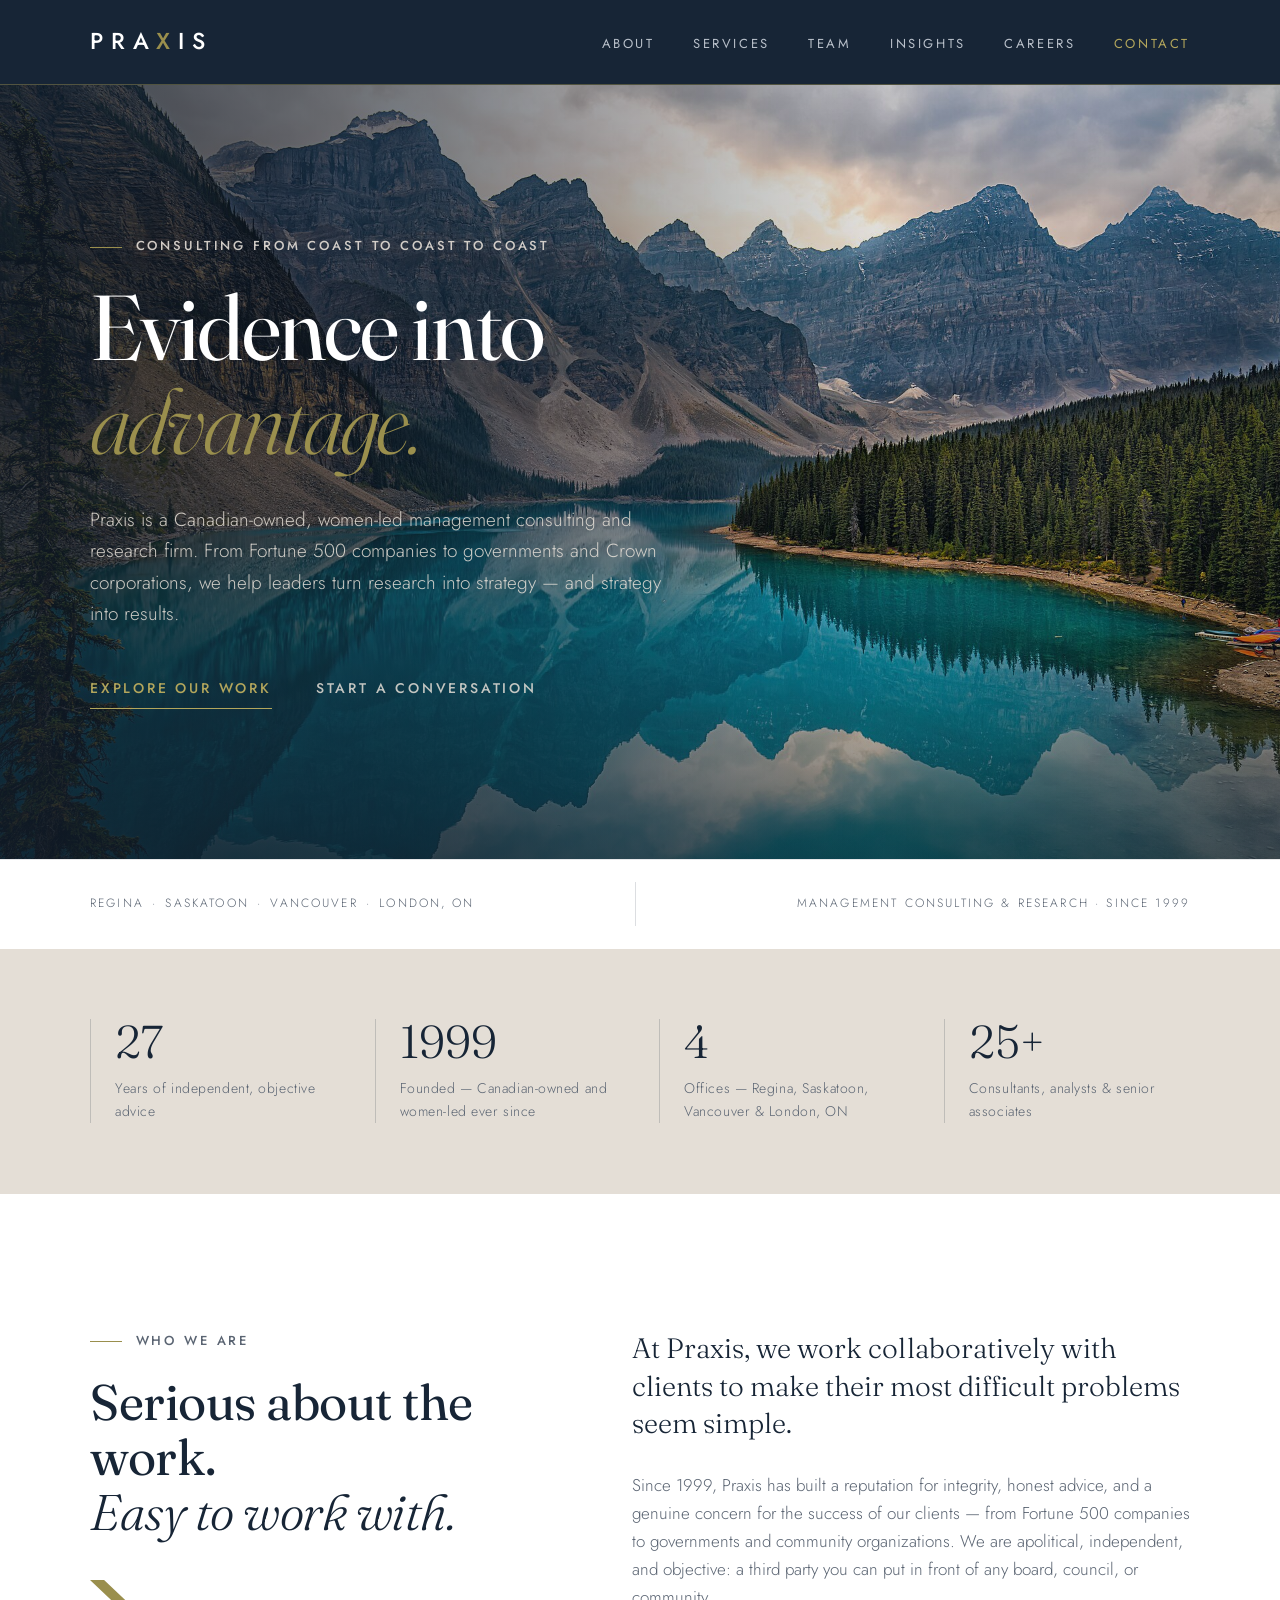
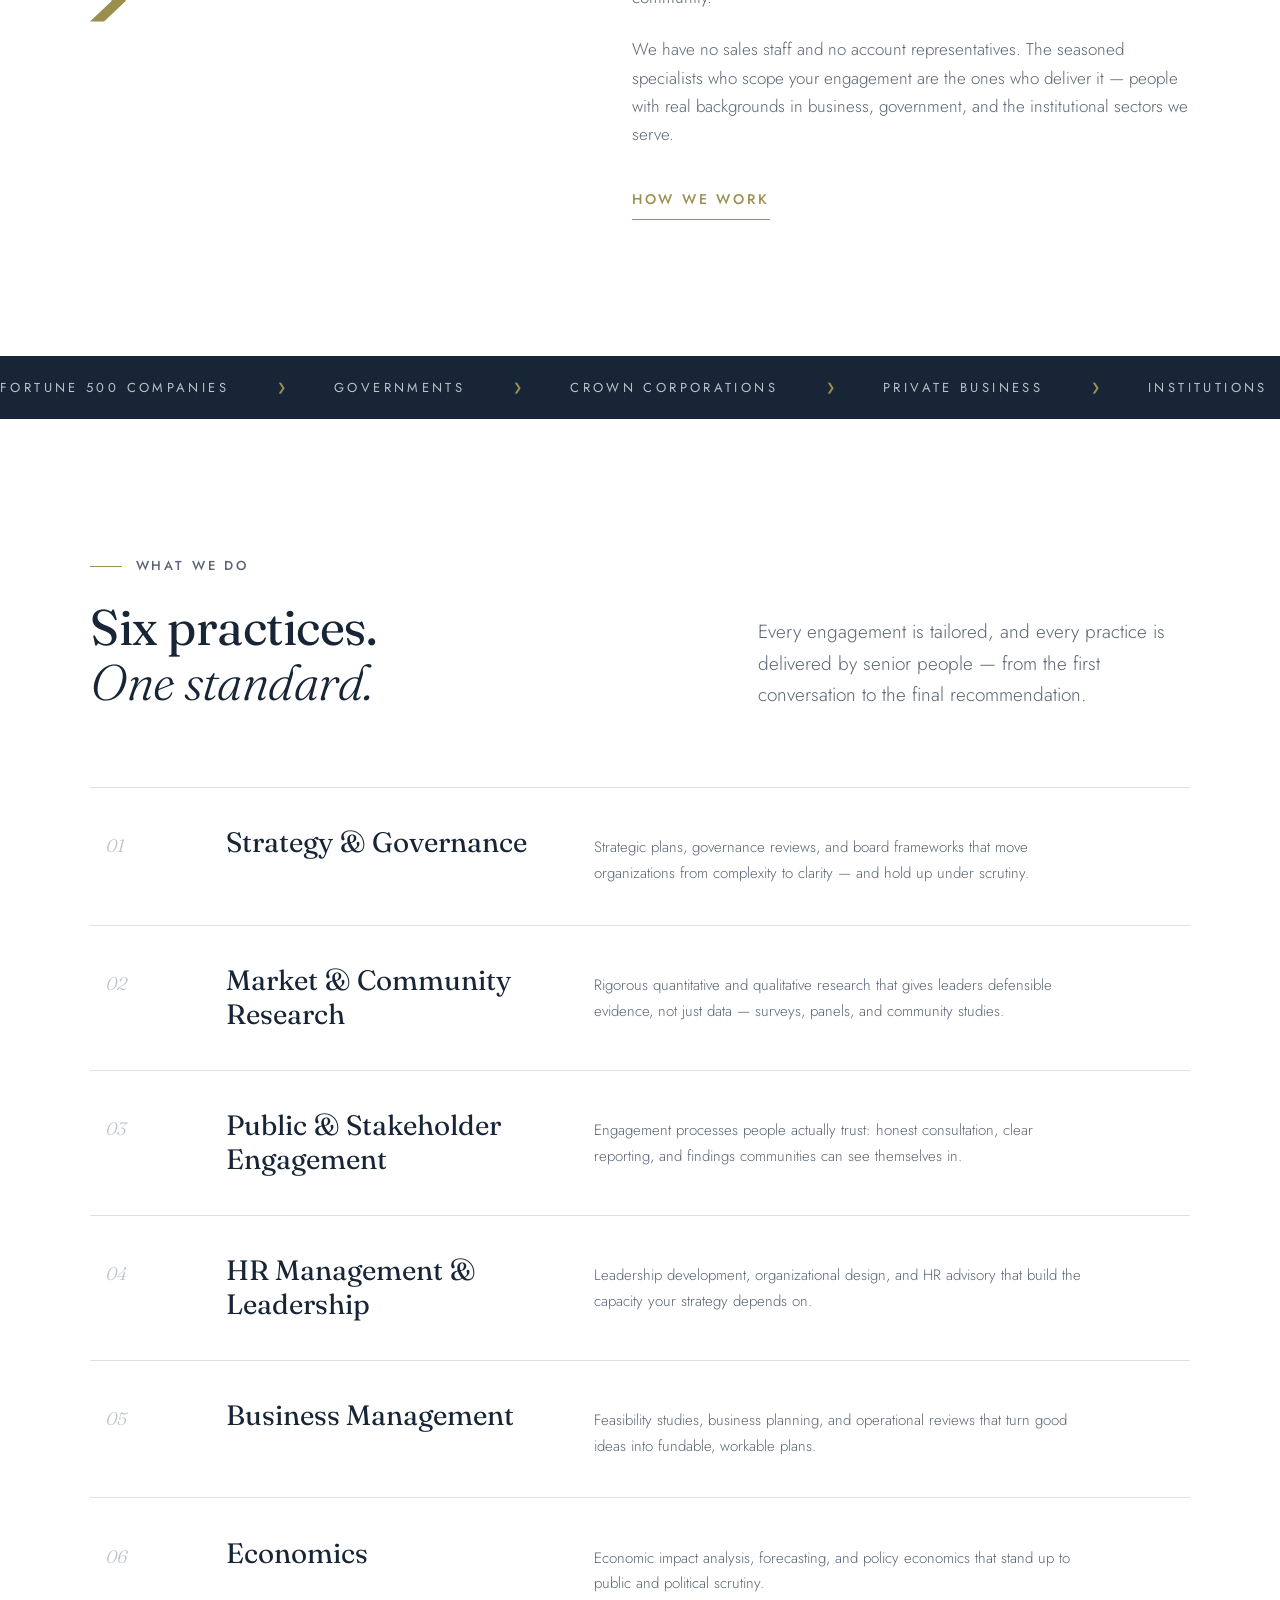
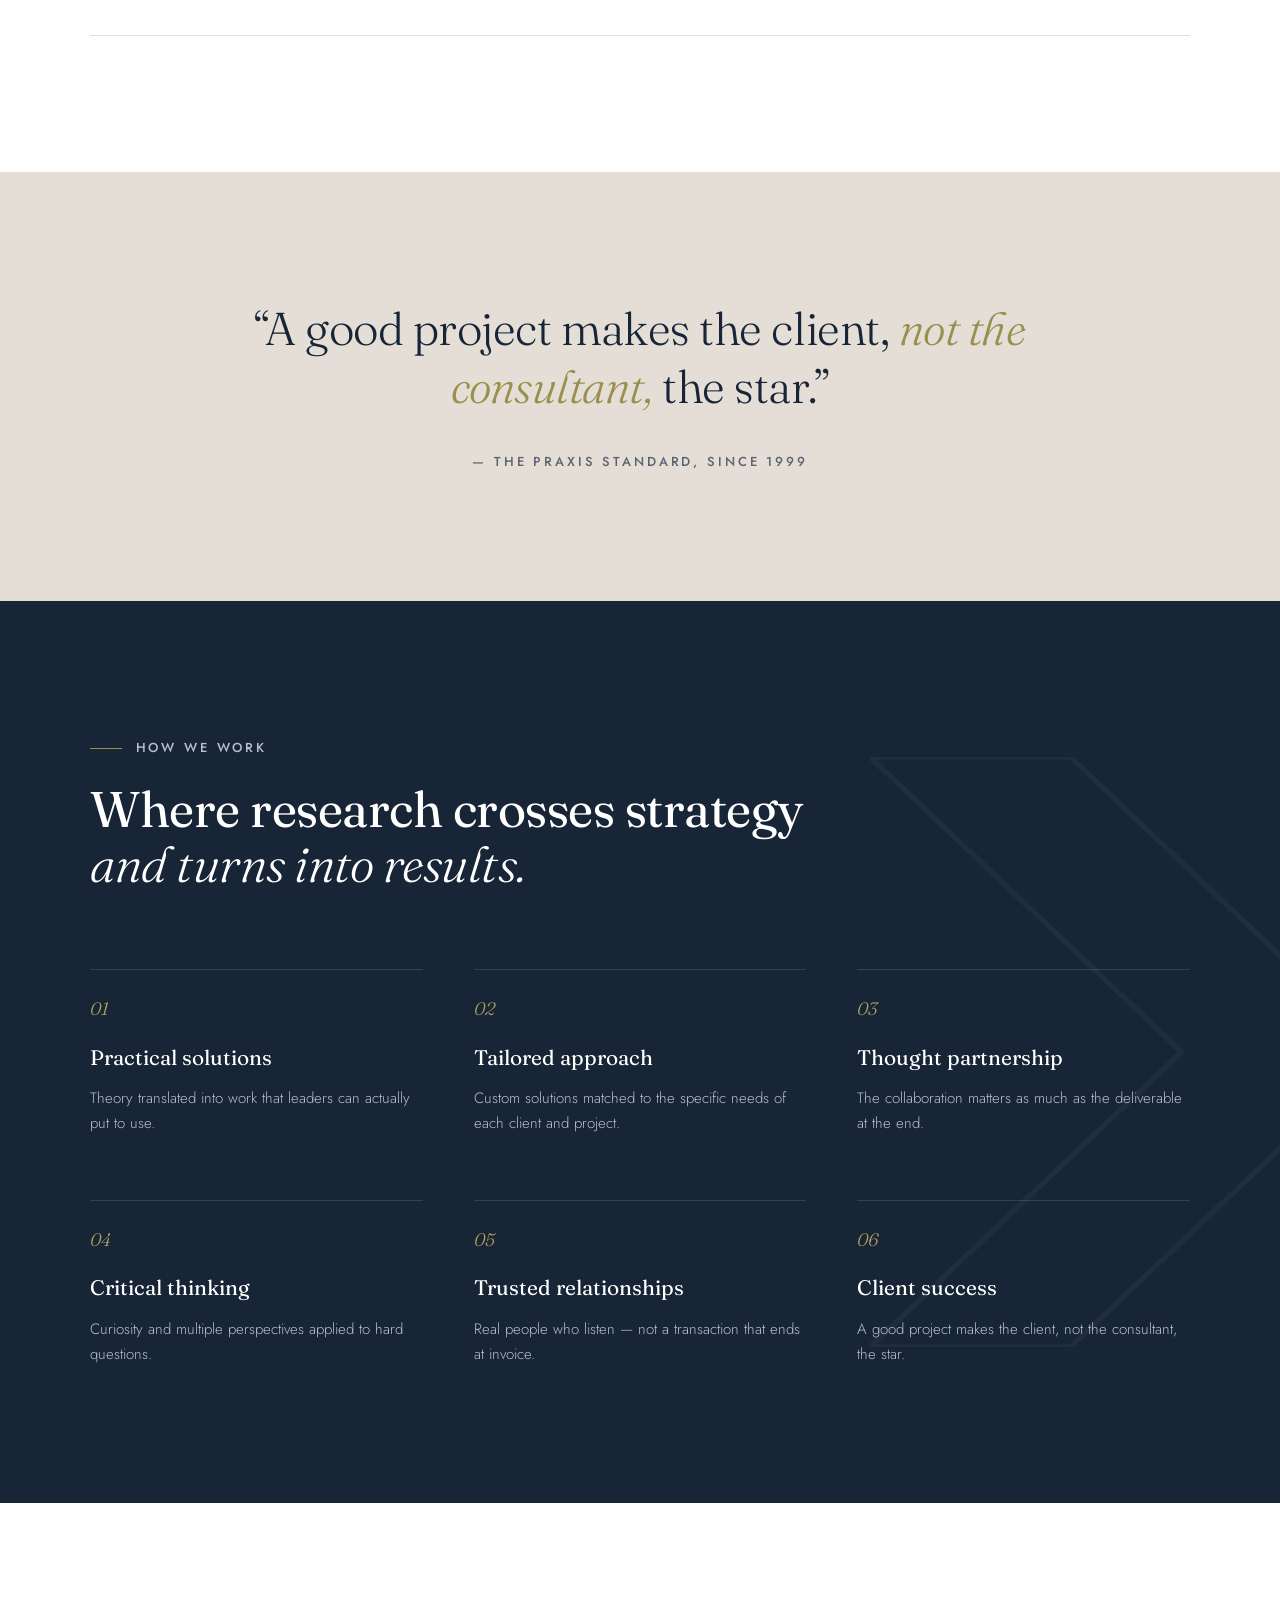
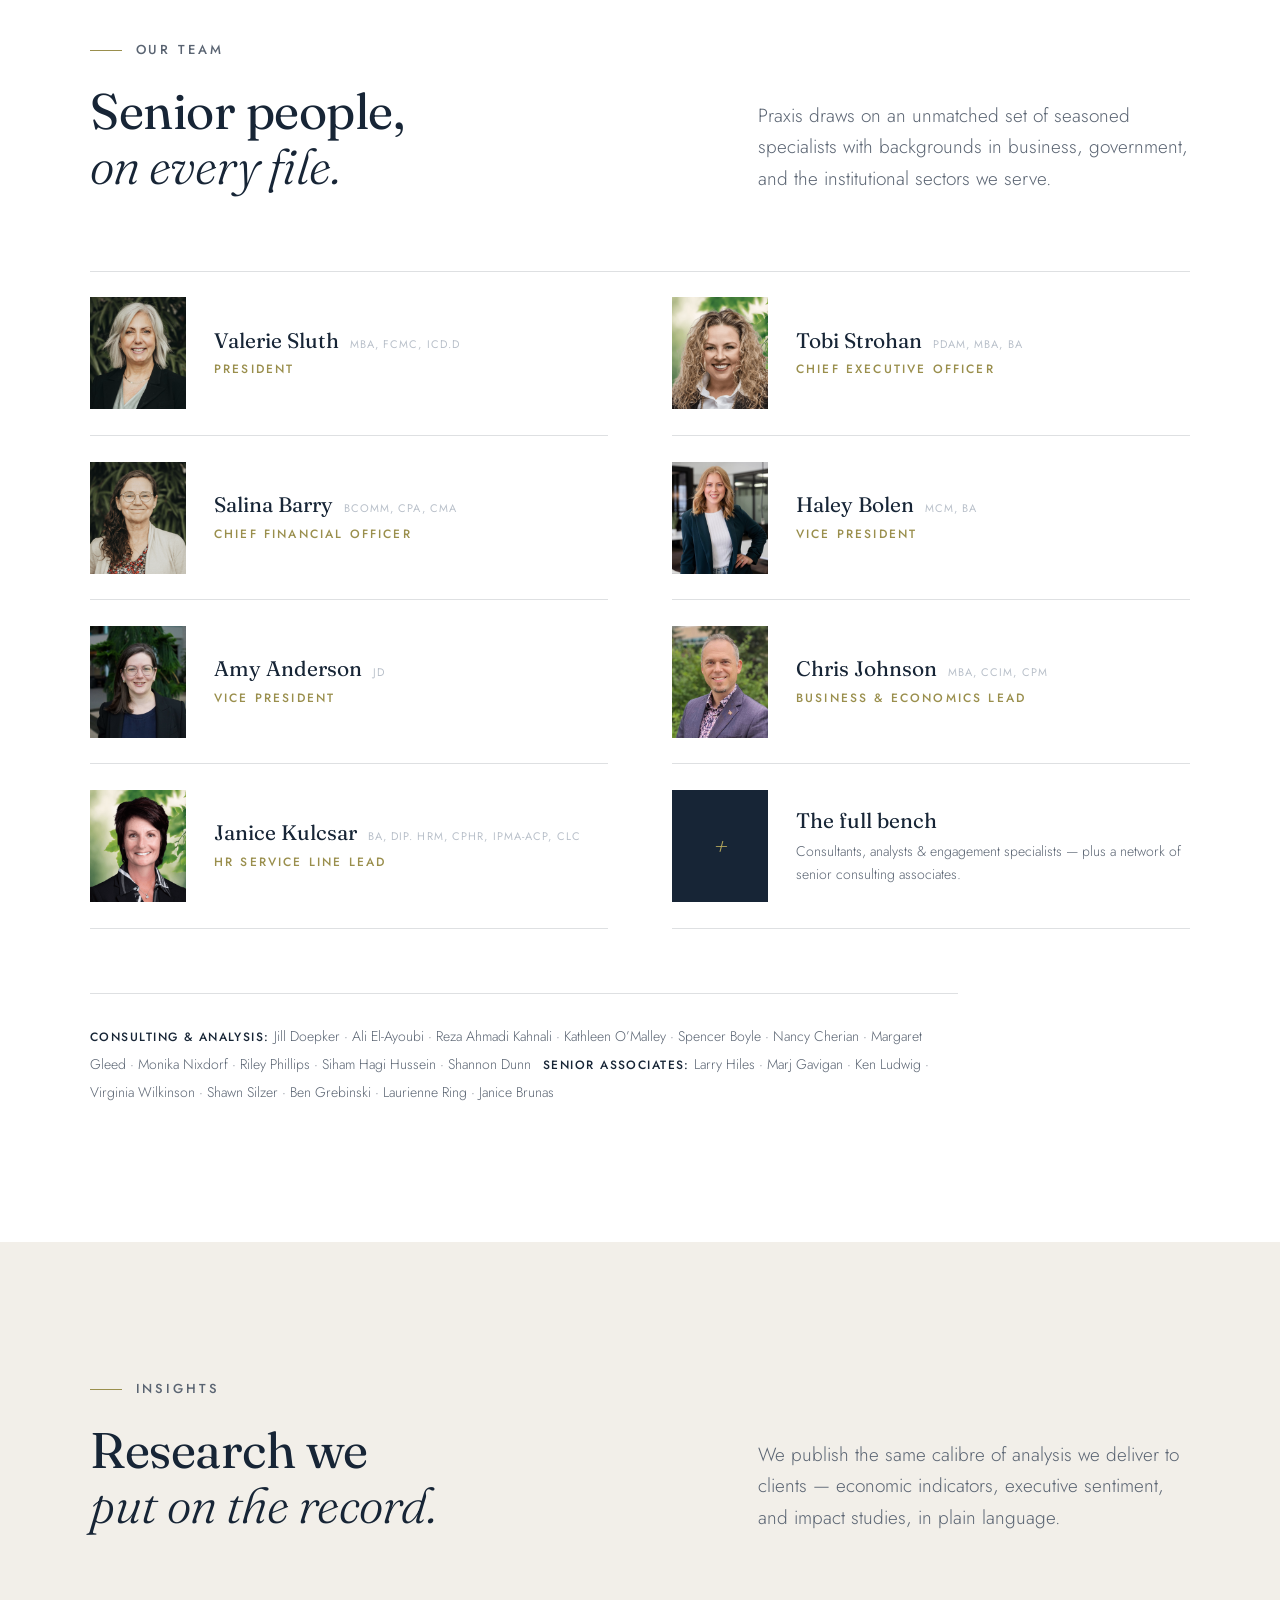
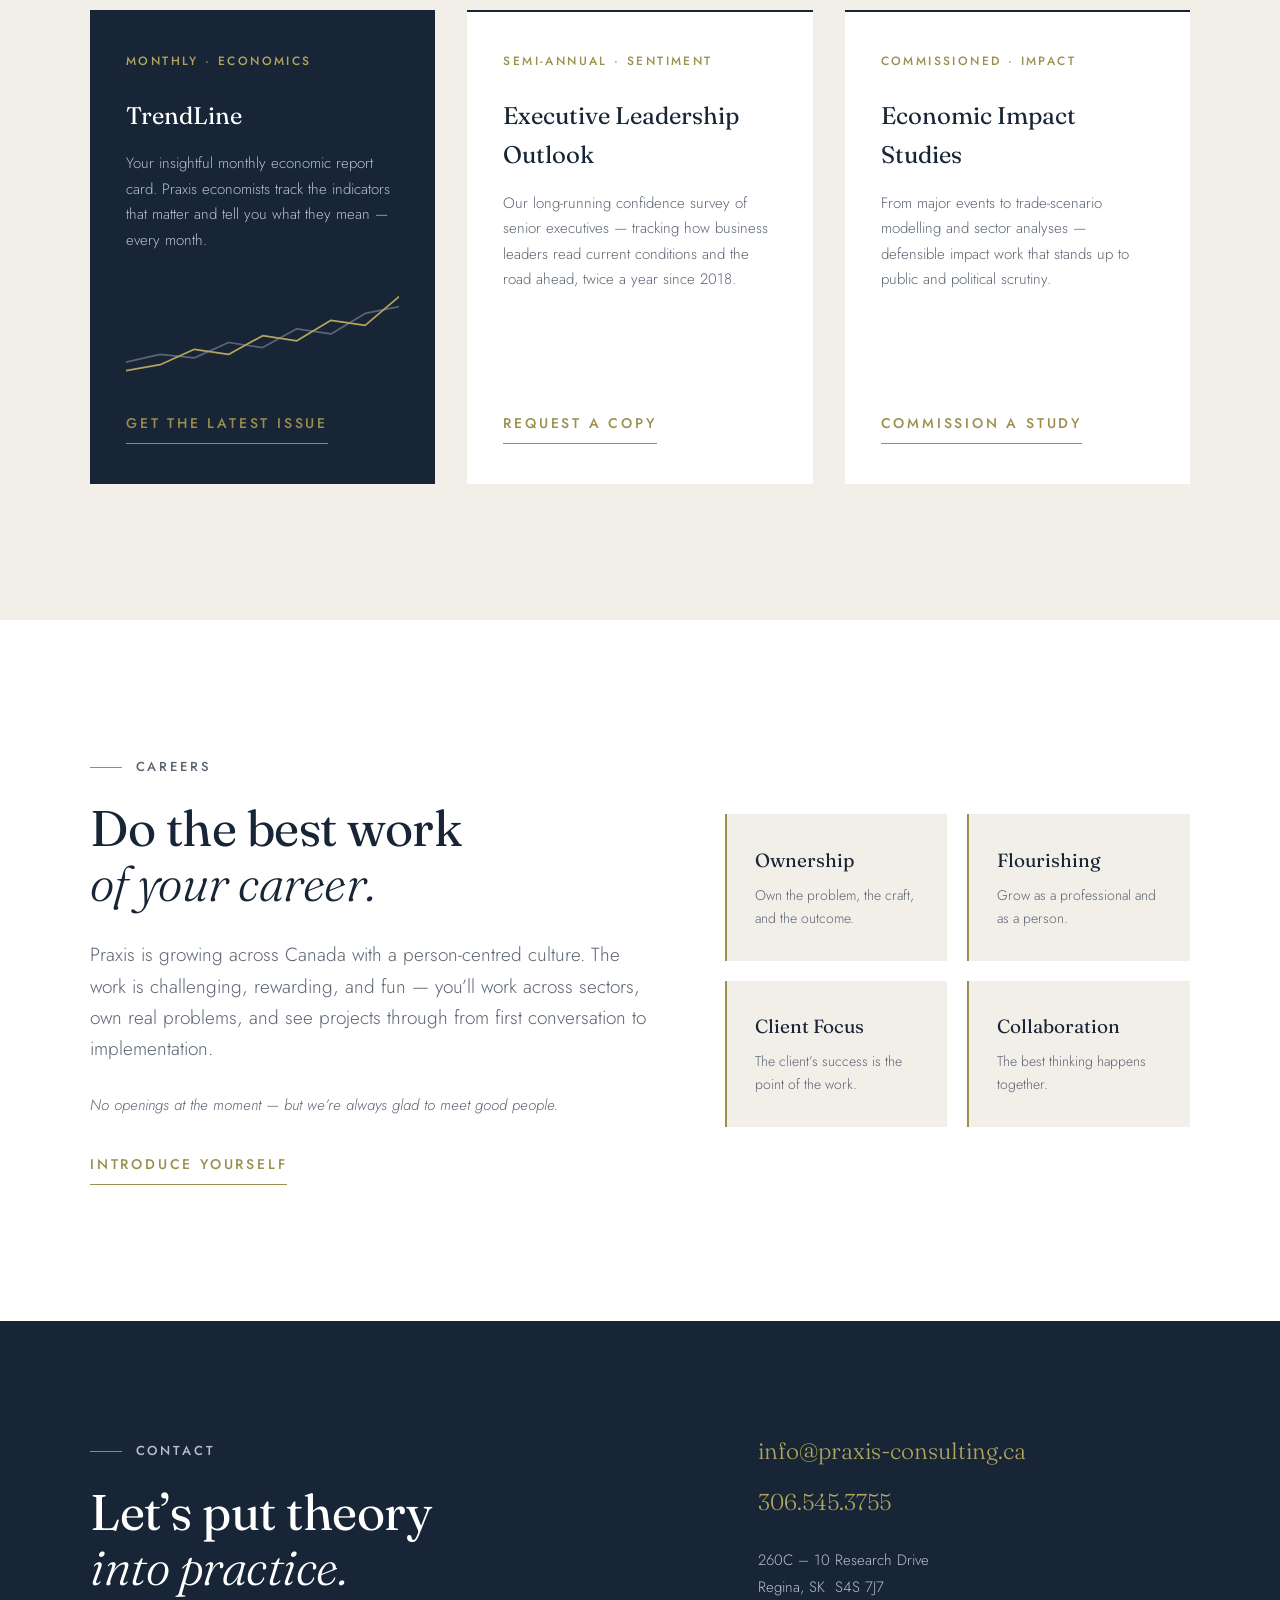
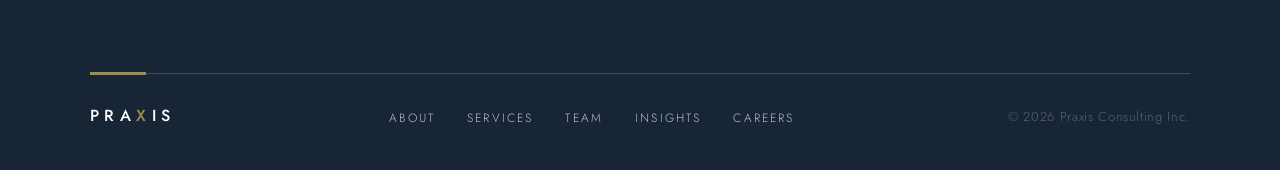
==== commit 1bfe2a73: "Apply Jake's hero photo picks; Banff leads; remove chooser from live site New rotation: Banff (Morai" ====
--- a/index.html
+++ b/index.html
@@ -8,7 +8,7 @@
 <link rel="preconnect" href="https://fonts.googleapis.com">
 <link rel="preconnect" href="https://fonts.gstatic.com" crossorigin>
 <link href="https://fonts.googleapis.com/css2?family=Fraunces:ital,opsz,wght@0,9..144,300;0,9..144,400;0,9..144,500;0,9..144,600;1,9..144,300;1,9..144,400&family=Jost:ital,wght@0,300;0,400;0,500;0,600;1,400&display=swap" rel="stylesheet">
-<link rel="stylesheet" href="css/styles.css?v=10">
+<link rel="stylesheet" href="css/styles.css?v=11">
 </head>
 <body>
 
@@ -49,13 +49,14 @@
     <div class="hero-body">
       <div class="hero-media" aria-hidden="true">
         <div class="hero-media-frame">
-          <img class="is-active" src="assets/landmarks/toronto.jpg" alt="">
+          <img class="is-active" src="assets/landmarks/banff.jpg" alt="">
+          <img src="assets/landmarks/toronto.jpg" alt="" loading="lazy">
           <img src="assets/landmarks/niagara.jpg" alt="" loading="lazy">
           <img src="assets/landmarks/montreal.jpg" alt="" loading="lazy">
           <img src="assets/landmarks/ottawa.jpg" alt="" loading="lazy">
-          <img src="assets/landmarks/vancouver.jpg" alt="" loading="lazy">
-          <img src="assets/landmarks/banff.jpg" alt="" loading="lazy">
-          <img src="assets/landmarks/regina.jpg" alt="" loading="lazy">
+          <img src="assets/landmarks/calgary.jpg" alt="" loading="lazy">
+          <img src="assets/landmarks/quebec.jpg" alt="" loading="lazy">
+          <img src="assets/landmarks/halifax.jpg" alt="" loading="lazy">
         </div>
       </div>
       <div class="container hero-inner">
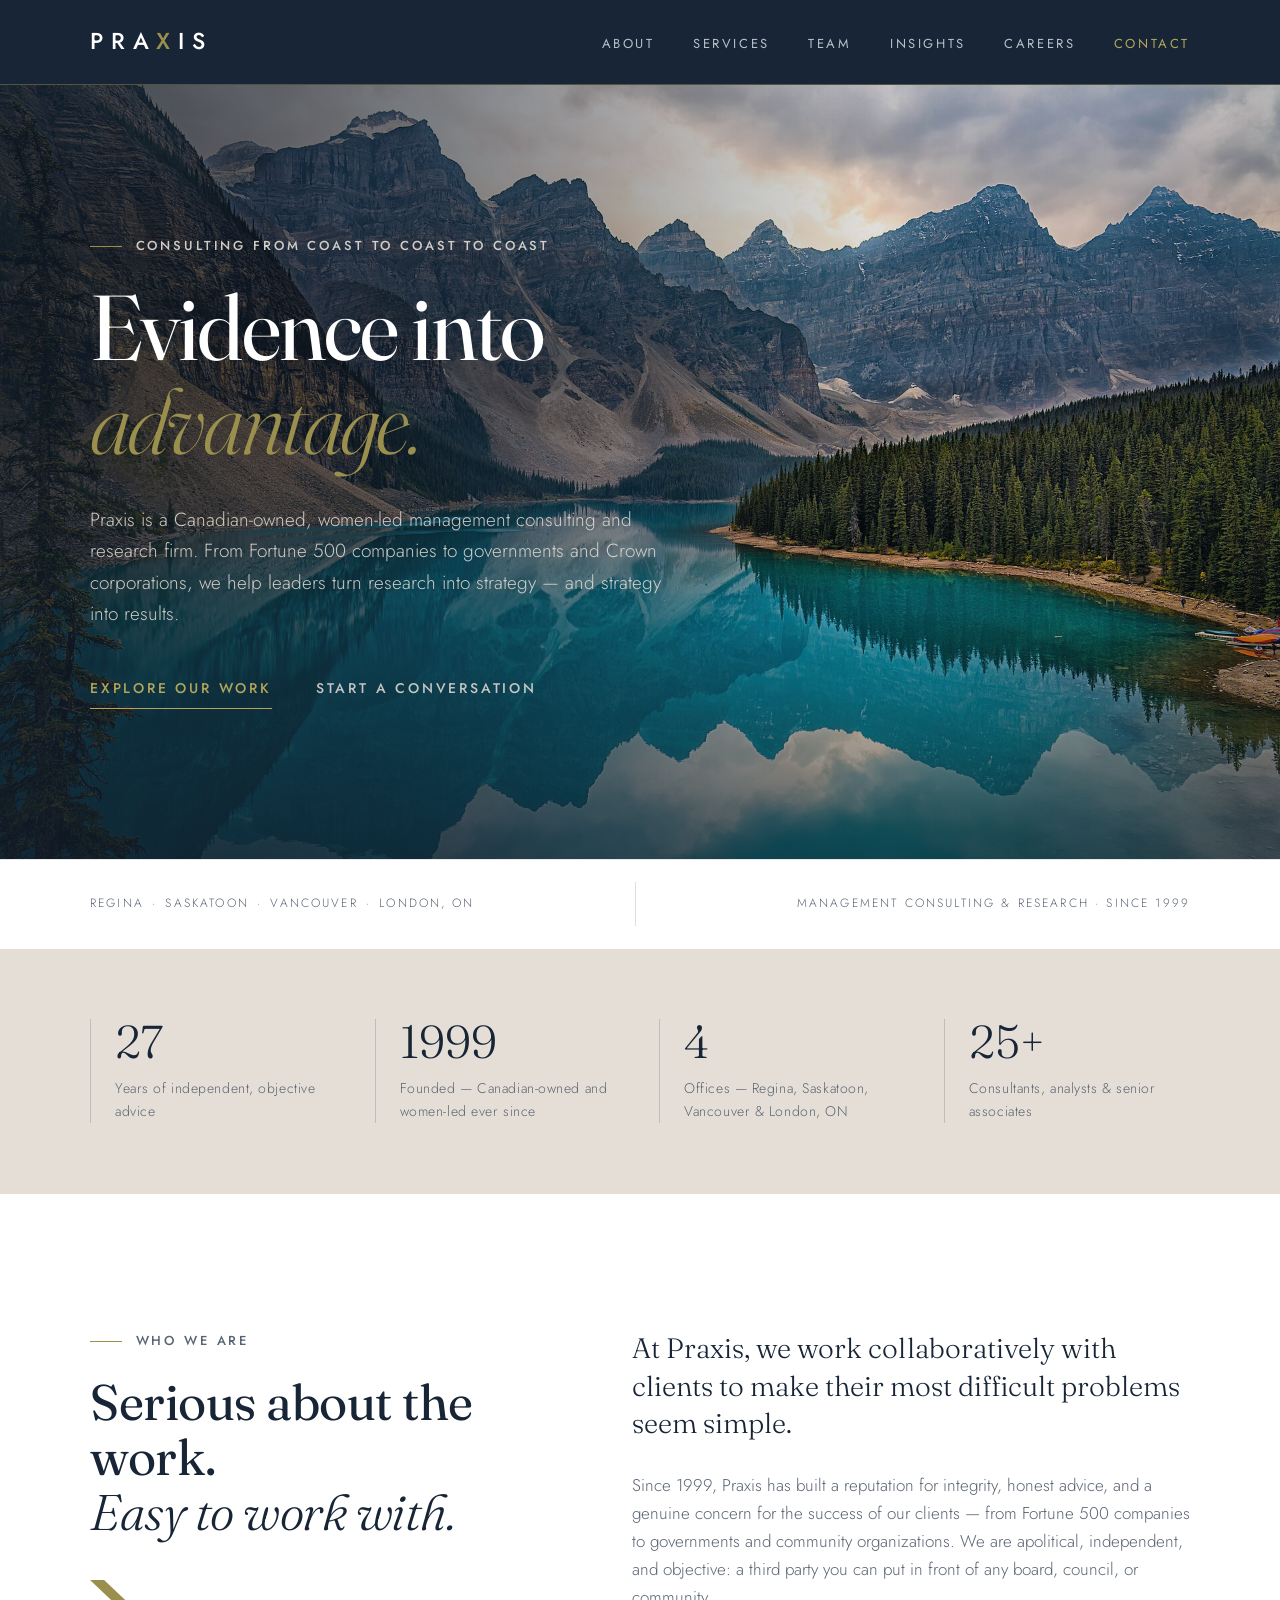
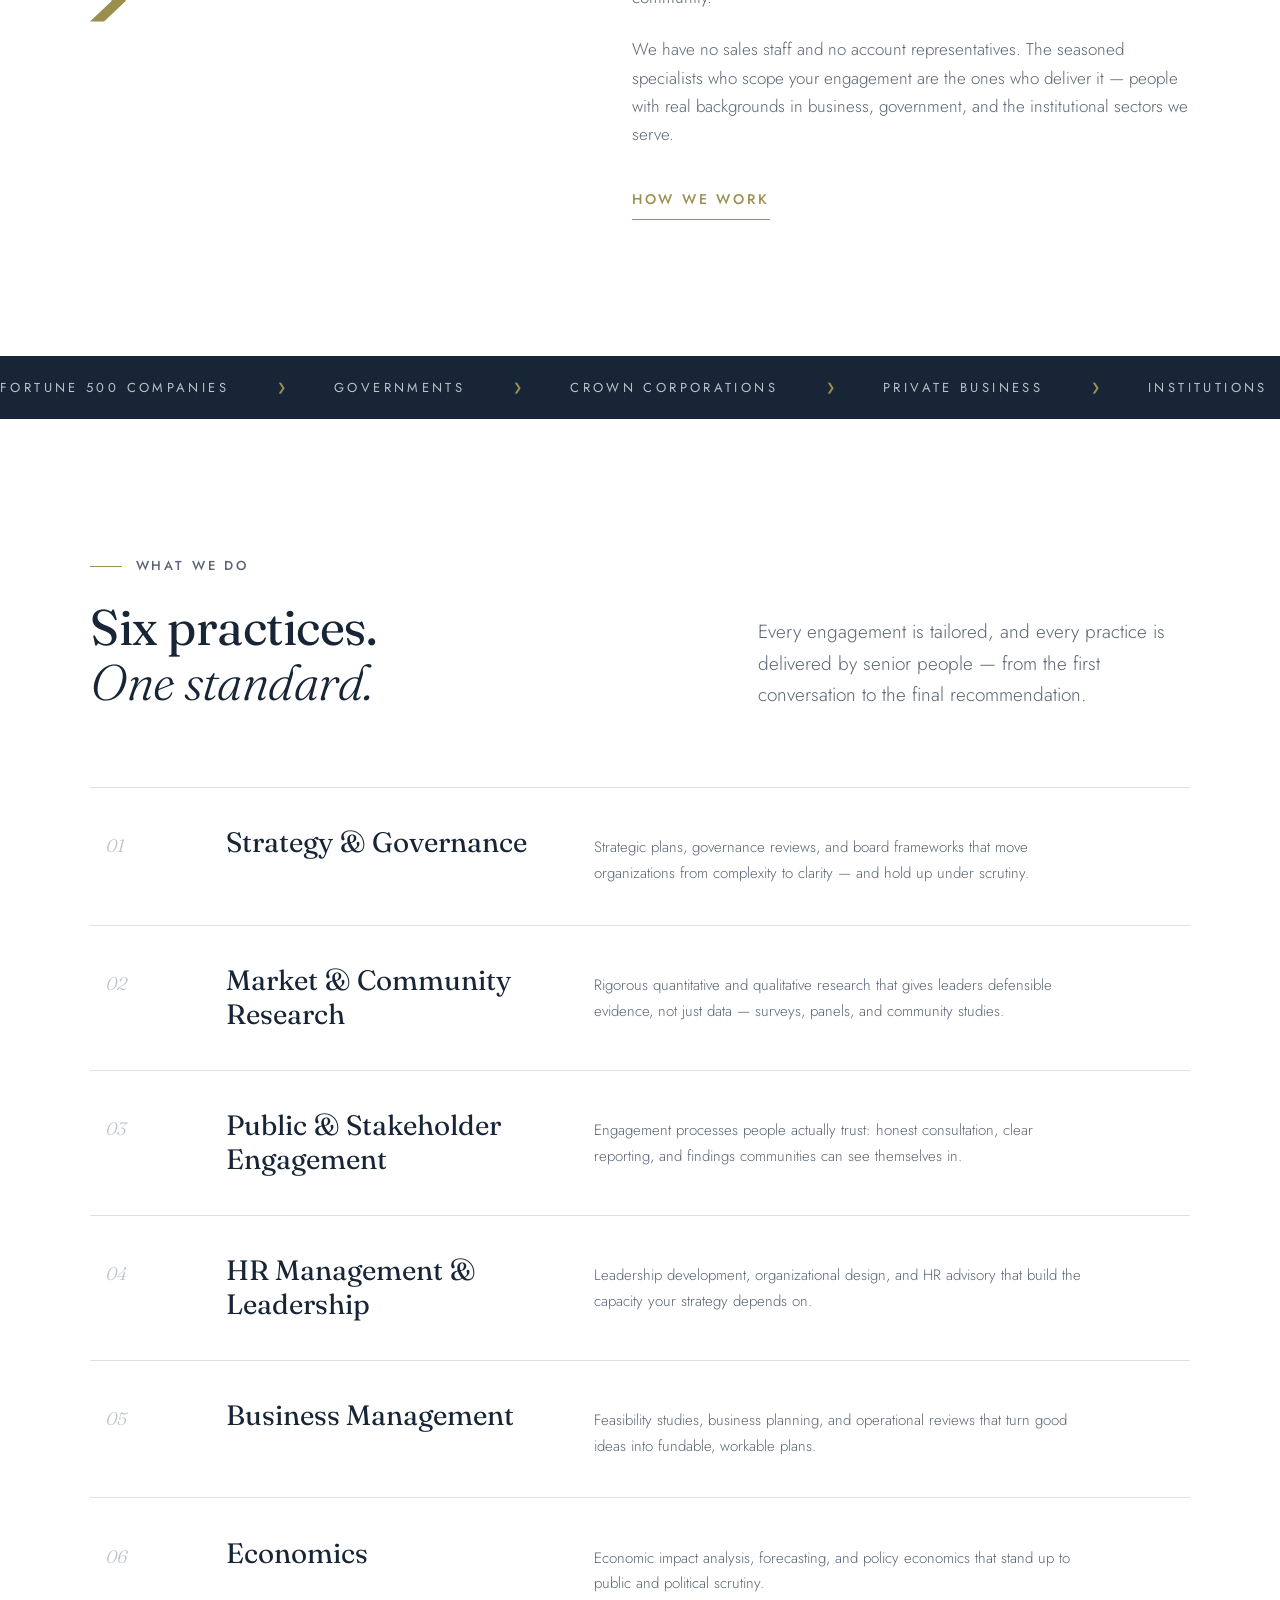
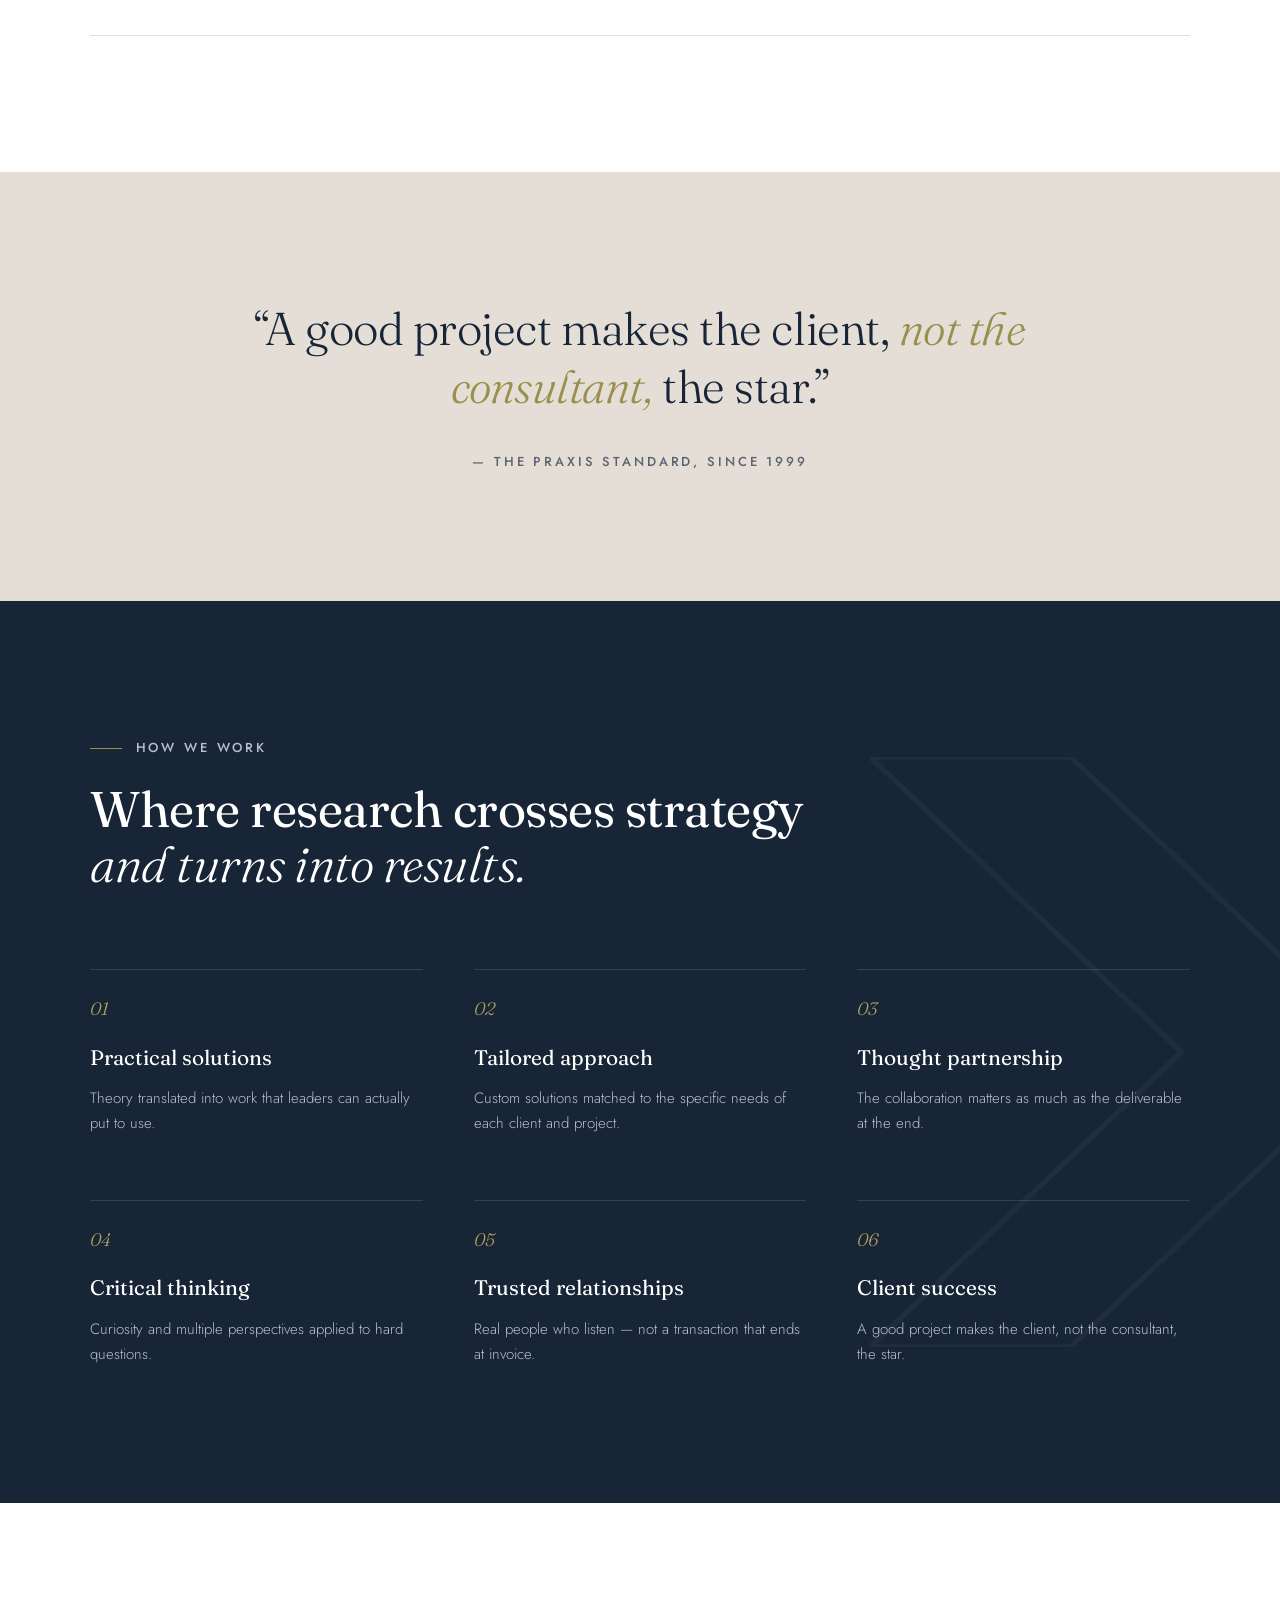
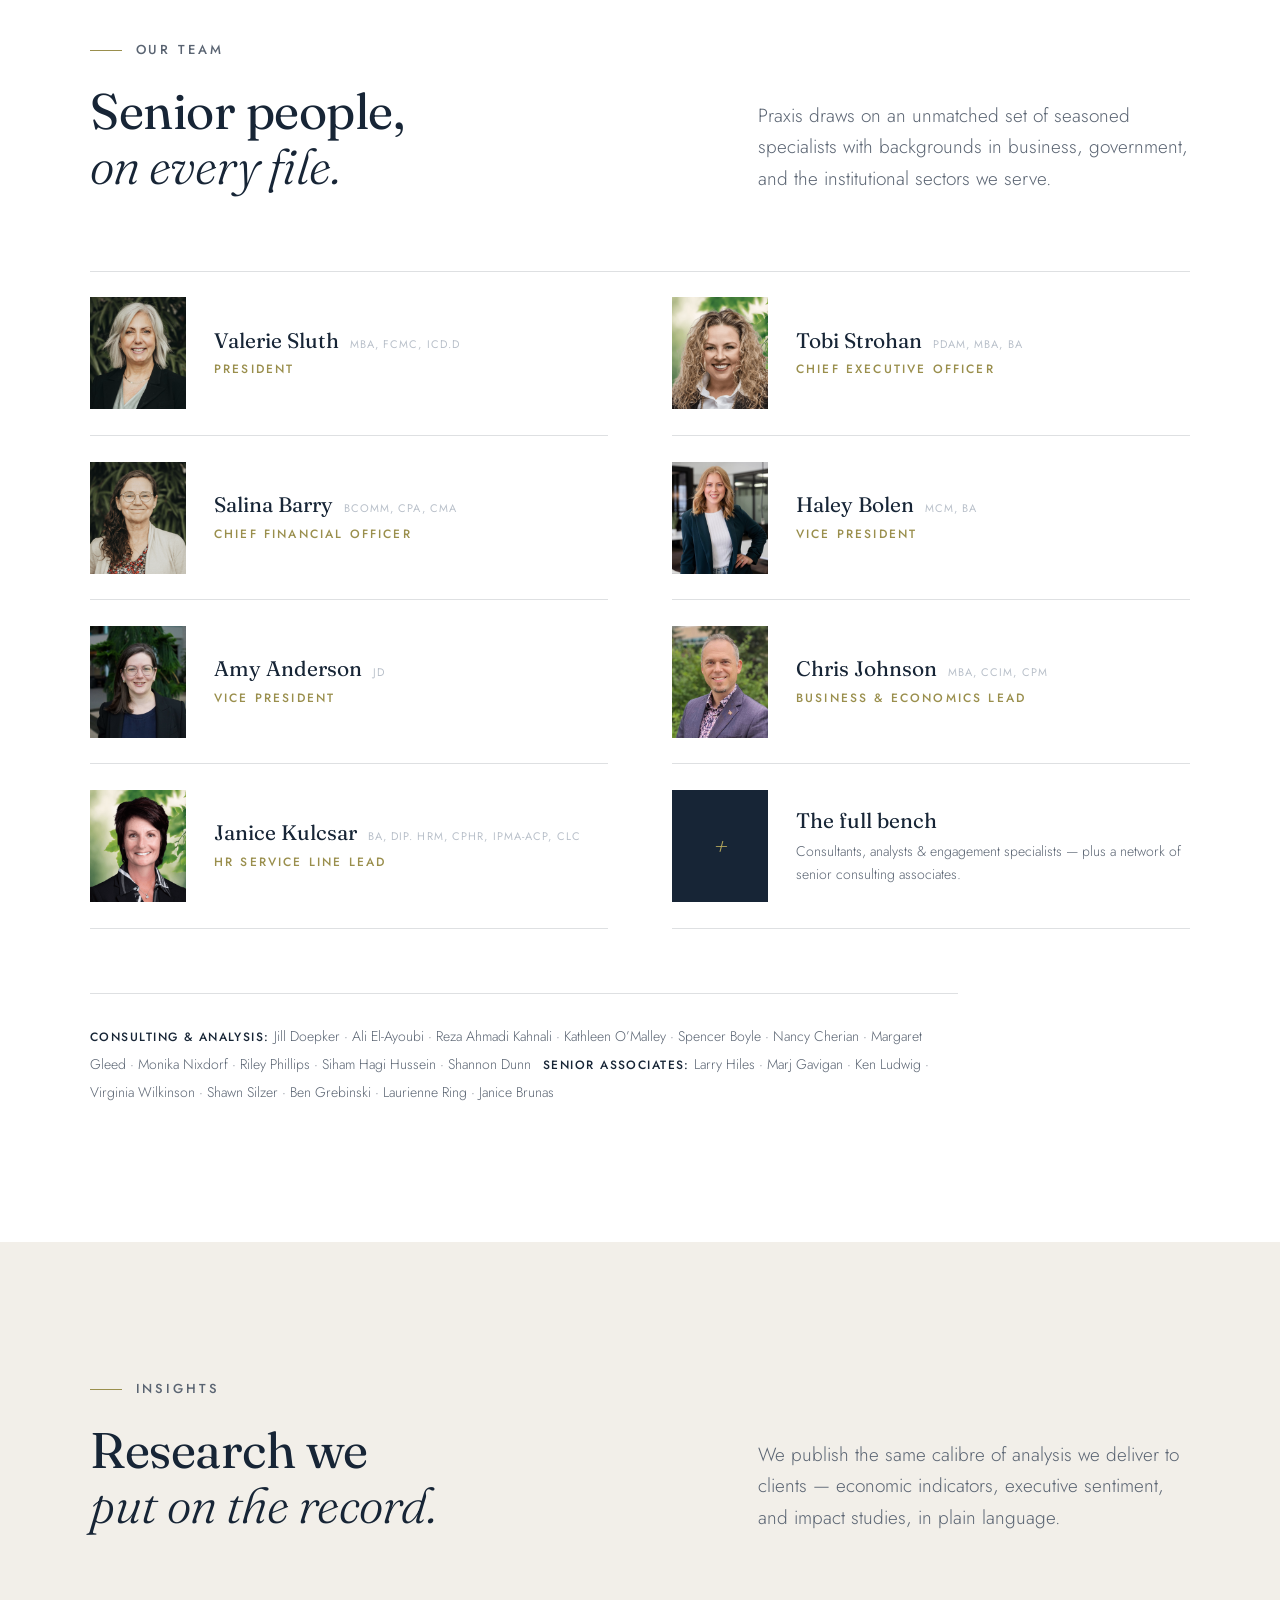
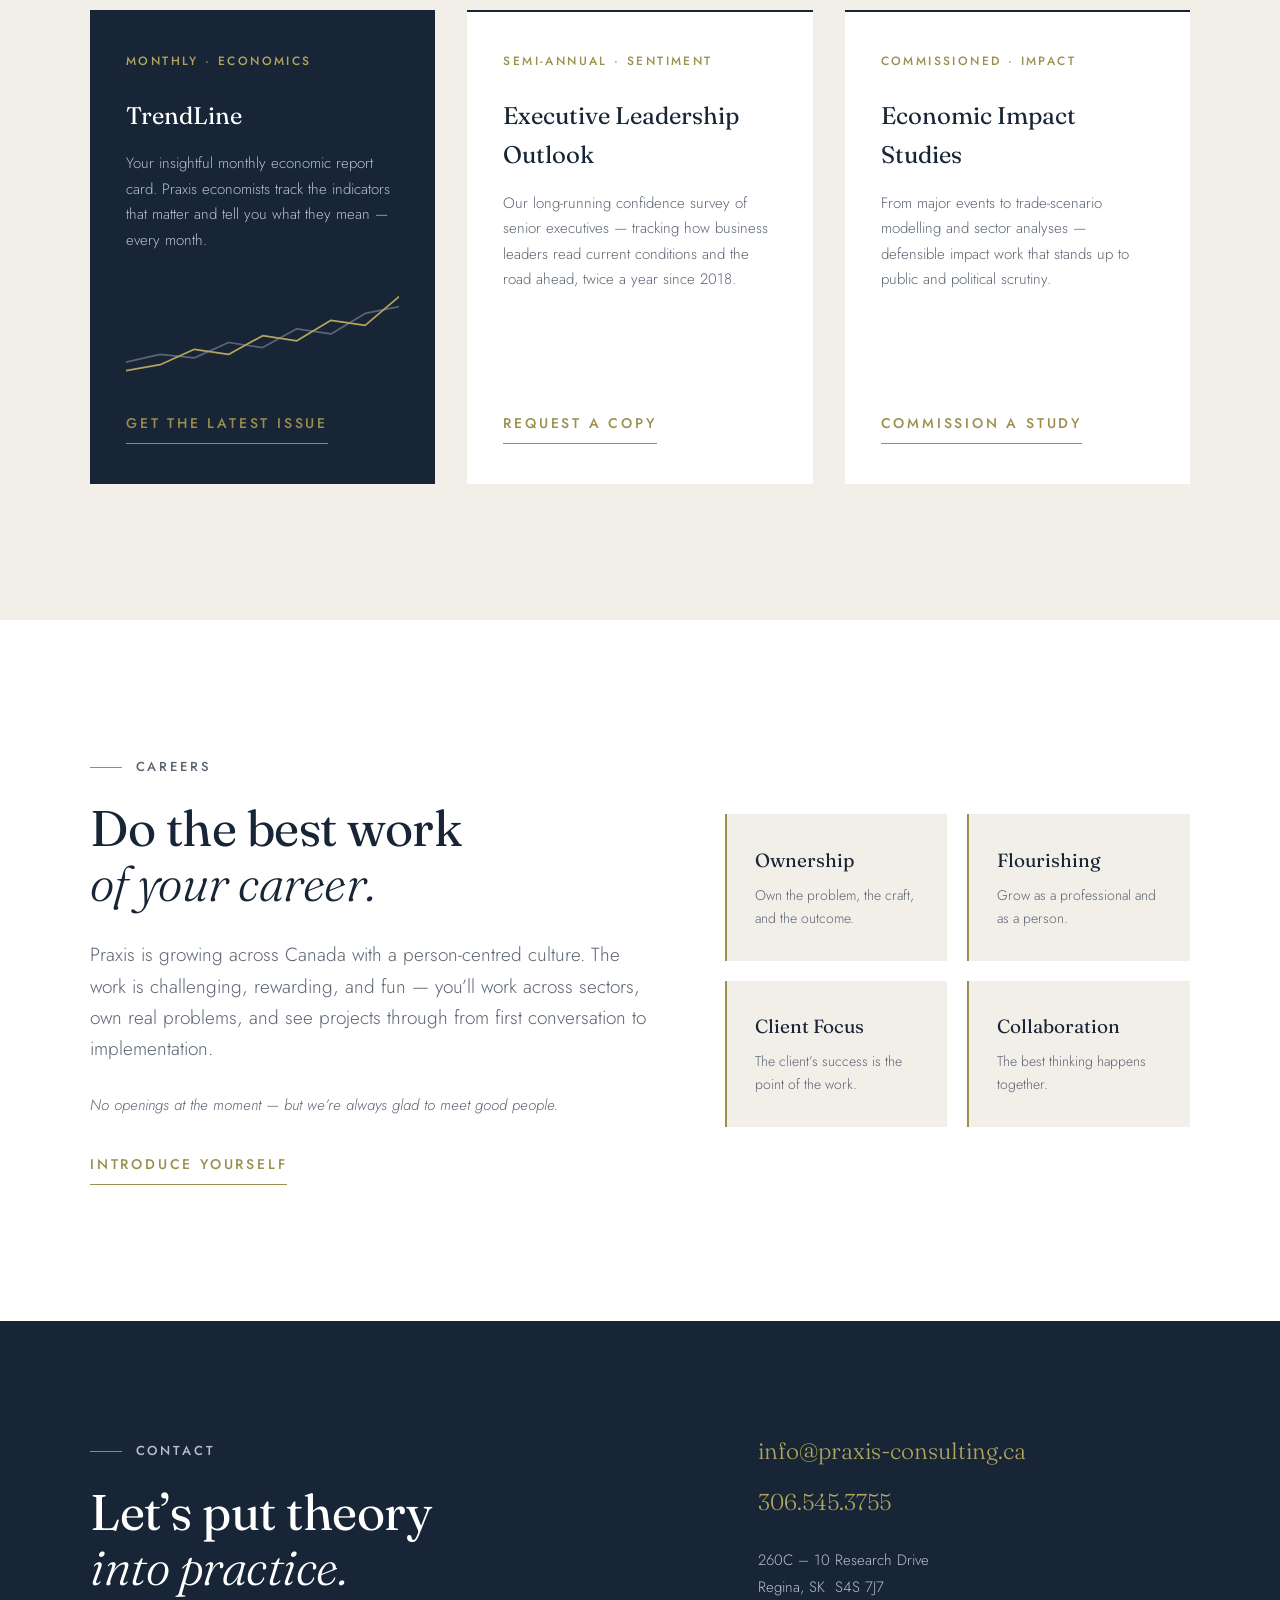
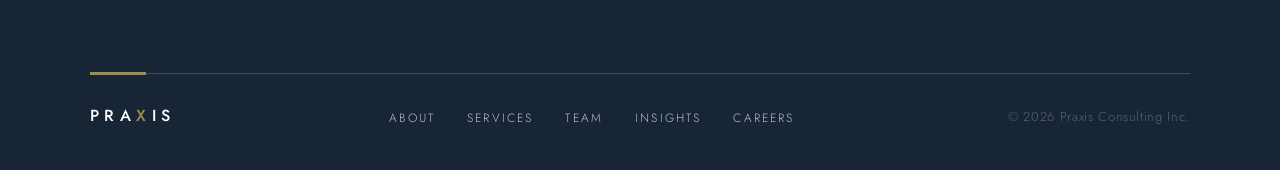
==== commit 6a192c52: "Cache-bust landmark images so new picks replace stale CDN copies Co-Authored-By: Claude Fable 5 <nor" ====
--- a/index.html
+++ b/index.html
@@ -8,7 +8,7 @@
 <link rel="preconnect" href="https://fonts.googleapis.com">
 <link rel="preconnect" href="https://fonts.gstatic.com" crossorigin>
 <link href="https://fonts.googleapis.com/css2?family=Fraunces:ital,opsz,wght@0,9..144,300;0,9..144,400;0,9..144,500;0,9..144,600;1,9..144,300;1,9..144,400&family=Jost:ital,wght@0,300;0,400;0,500;0,600;1,400&display=swap" rel="stylesheet">
-<link rel="stylesheet" href="css/styles.css?v=11">
+<link rel="stylesheet" href="css/styles.css?v=12">
 </head>
 <body>
 
@@ -49,14 +49,14 @@
     <div class="hero-body">
       <div class="hero-media" aria-hidden="true">
         <div class="hero-media-frame">
-          <img class="is-active" src="assets/landmarks/banff.jpg" alt="">
-          <img src="assets/landmarks/toronto.jpg" alt="" loading="lazy">
-          <img src="assets/landmarks/niagara.jpg" alt="" loading="lazy">
-          <img src="assets/landmarks/montreal.jpg" alt="" loading="lazy">
-          <img src="assets/landmarks/ottawa.jpg" alt="" loading="lazy">
-          <img src="assets/landmarks/calgary.jpg" alt="" loading="lazy">
-          <img src="assets/landmarks/quebec.jpg" alt="" loading="lazy">
-          <img src="assets/landmarks/halifax.jpg" alt="" loading="lazy">
+          <img class="is-active" src="assets/landmarks/banff.jpg?v=2" alt="">
+          <img src="assets/landmarks/toronto.jpg?v=2" alt="" loading="lazy">
+          <img src="assets/landmarks/niagara.jpg?v=2" alt="" loading="lazy">
+          <img src="assets/landmarks/montreal.jpg?v=2" alt="" loading="lazy">
+          <img src="assets/landmarks/ottawa.jpg?v=2" alt="" loading="lazy">
+          <img src="assets/landmarks/calgary.jpg?v=2" alt="" loading="lazy">
+          <img src="assets/landmarks/quebec.jpg?v=2" alt="" loading="lazy">
+          <img src="assets/landmarks/halifax.jpg?v=2" alt="" loading="lazy">
         </div>
       </div>
       <div class="container hero-inner">
